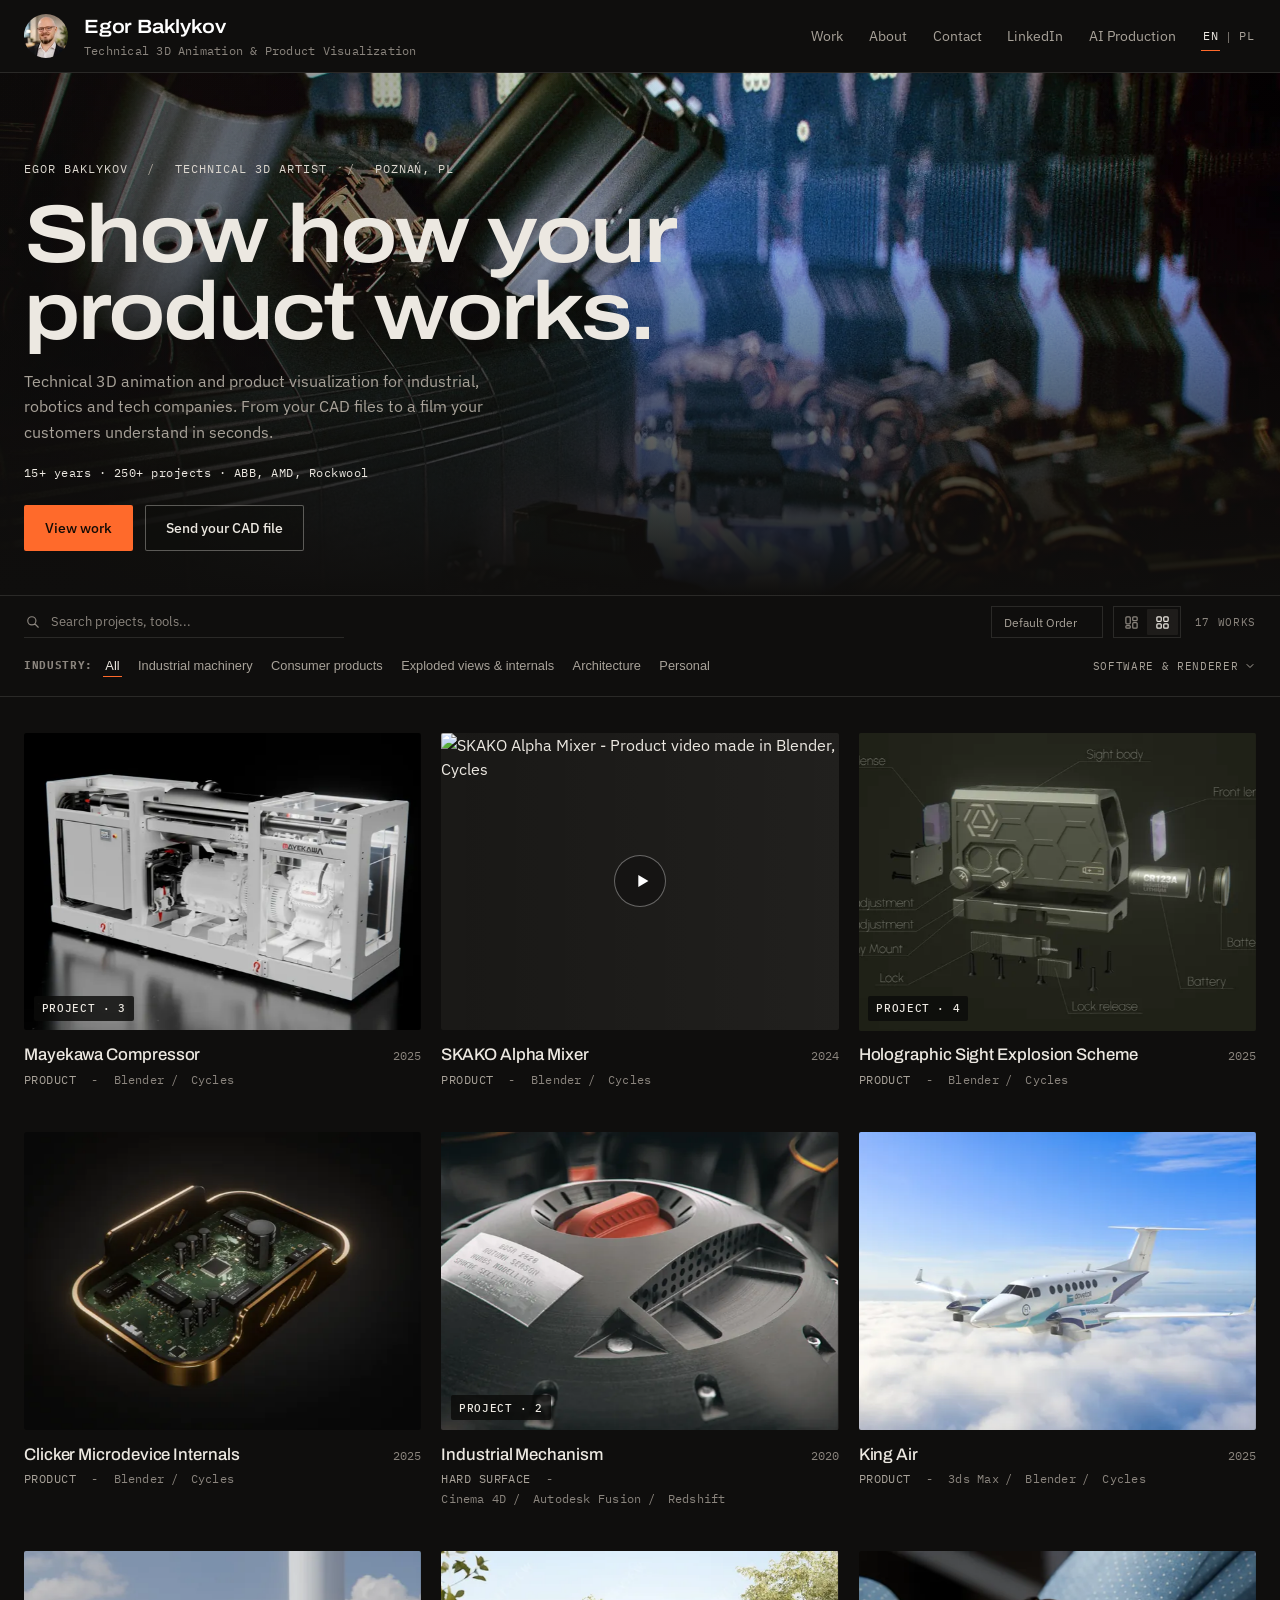
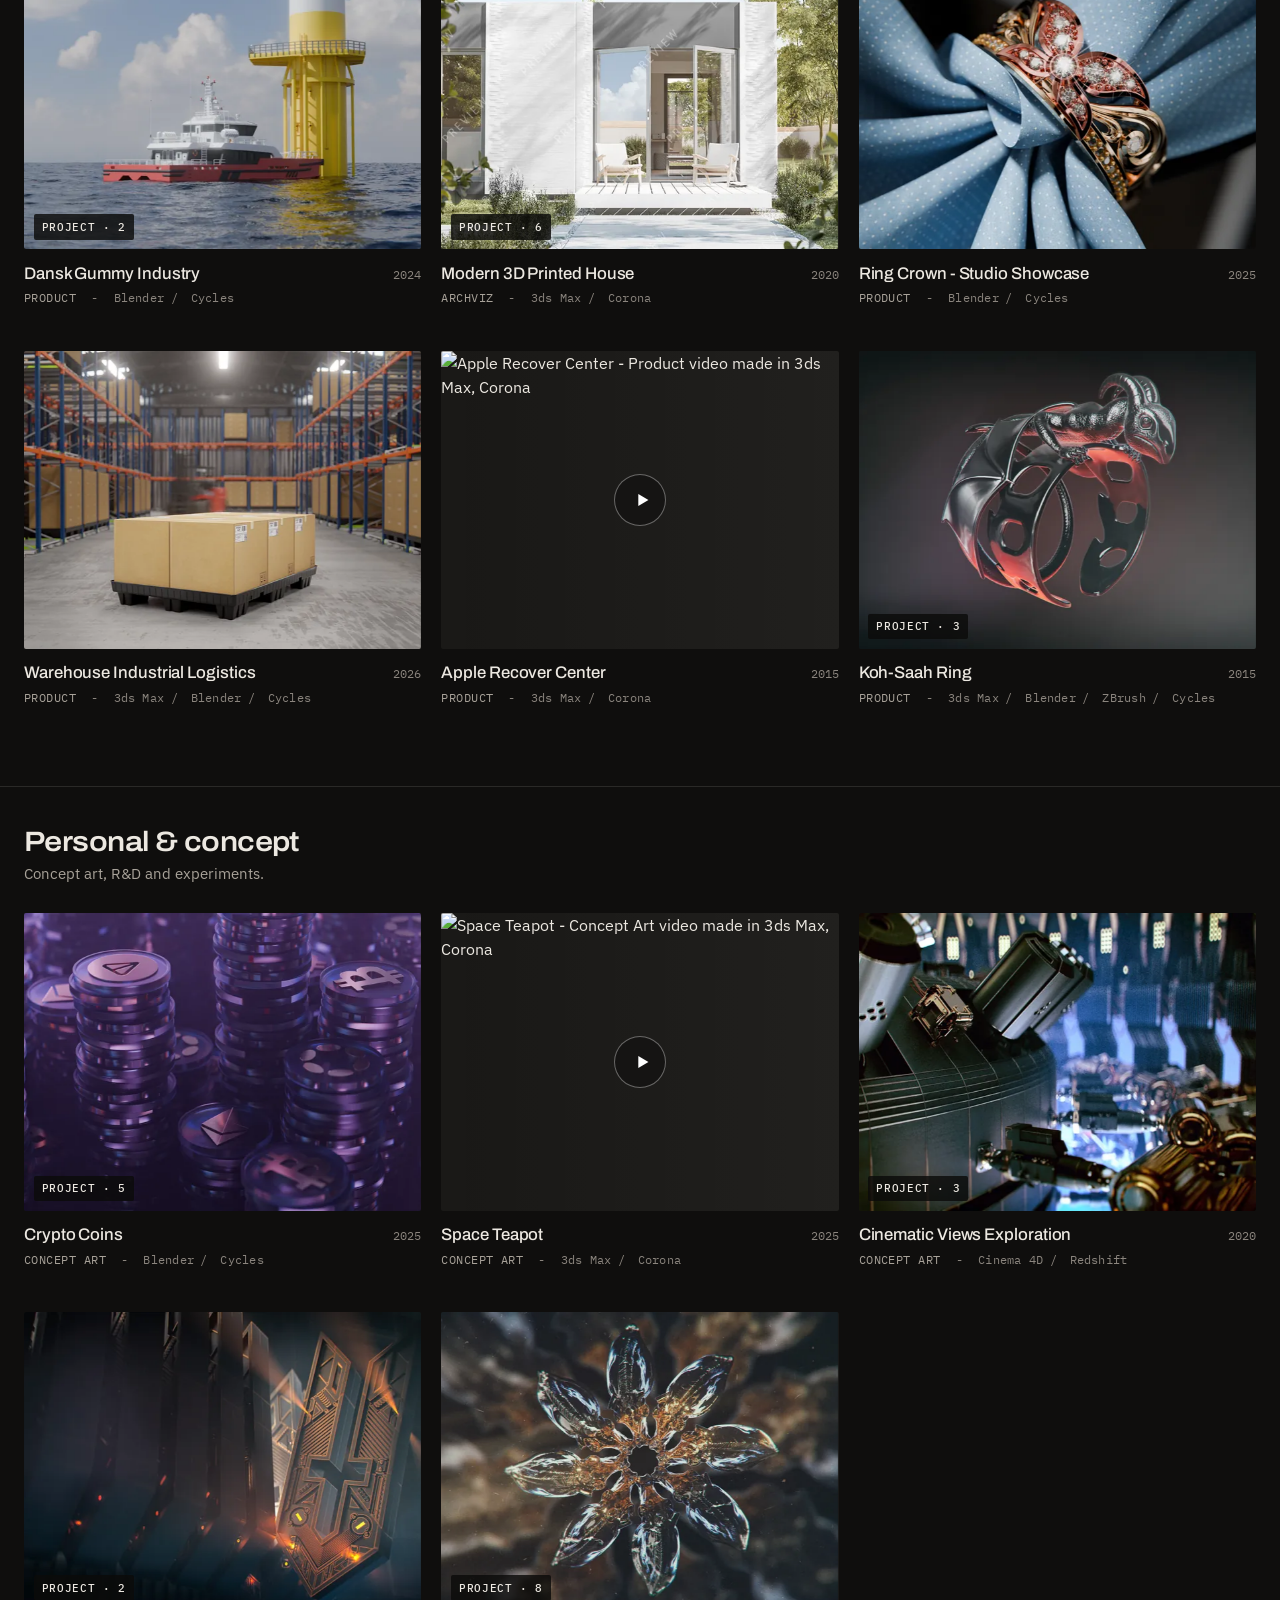
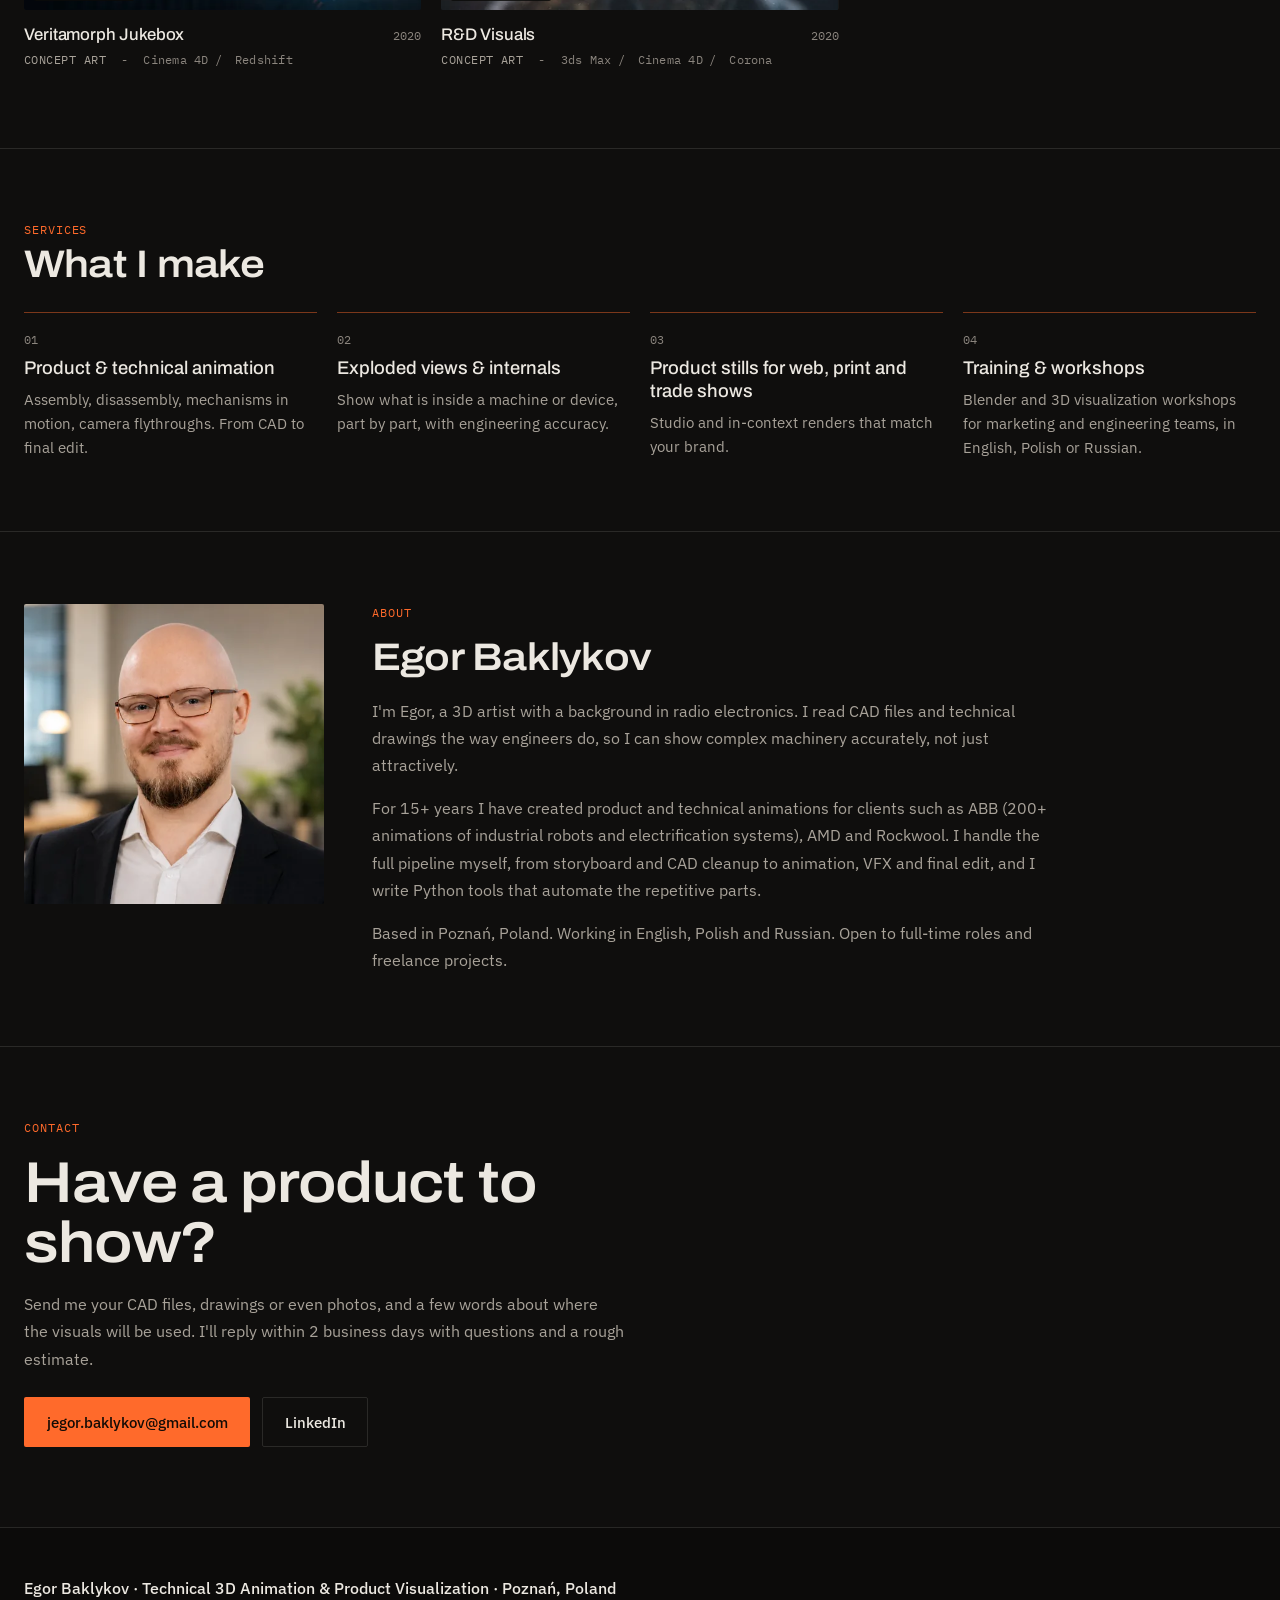
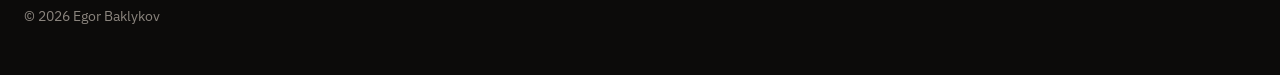
==== index.html @ 9a888a4e "About: background in radio electronics (no degree claim) Co-Authored-By: Claude Opus 5.5 <noreply@an" ====
<!DOCTYPE html>
<html lang="en">
<head>
  <meta charset="UTF-8">
  <meta name="viewport" content="width=device-width, initial-scale=1.0">
  <title>Egor Baklykov | Technical 3D Animation &amp; Product Visualization for Industry</title>
  <meta name="description" content="Technical 3D animation and product visualization for industrial, robotics and tech companies. From CAD to final film. 15+ years, 250+ projects, clients including ABB and AMD. Based in Poznań, Poland.">
  <meta name="author" content="Egor Baklykov">
  <meta name="robots" content="index, follow, max-image-preview:large">
  <link rel="canonical" href="https://codesome3d.github.io/3d-viz-prtf/">

  <!-- Icons -->
  <link rel="icon" type="image/png" sizes="32x32" href="assets/favicon-32.png">
  <link rel="apple-touch-icon" sizes="180x180" href="assets/apple-touch-icon.png">

  <!-- OpenGraph / Social Cards (absolute URLs required) -->
  <meta property="og:site_name" content="Egor Baklykov - Technical 3D Animation &amp; Product Visualization">
  <meta property="og:title" content="Egor Baklykov | Technical 3D Animation &amp; Product Visualization for Industry">
  <meta property="og:description" content="Technical 3D animation and product visualization for industrial, robotics and tech companies. From CAD to final film. 15+ years, 250+ projects, clients including ABB and AMD. Based in Poznań, Poland.">
  <meta property="og:type" content="website">
  <meta property="og:url" content="https://codesome3d.github.io/3d-viz-prtf/">
  <meta property="og:image" content="https://codesome3d.github.io/3d-viz-prtf/images/product_mayekawa-compressor_01.jpg">
  <meta property="og:image:width" content="1920">
  <meta property="og:image:height" content="1080">
  <meta property="og:image:alt" content="Mayekawa compressor product render in a studio environment">
  <meta name="twitter:card" content="summary_large_image">
  <meta name="twitter:title" content="Egor Baklykov | Technical 3D Animation &amp; Product Visualization for Industry">
  <meta name="twitter:description" content="Technical 3D animation and product visualization for industrial, robotics and tech companies. From CAD to final film. 15+ years, 250+ projects, clients including ABB and AMD. Based in Poznań, Poland.">

  <!-- Structured data: who made this site -->
  <script type="application/ld+json">
  {
    "@context": "https://schema.org",
    "@type": "Person",
    "@id": "https://codesome3d.github.io/3d-viz-prtf/#person",
    "name": "Egor Baklykov",
    "jobTitle": "Technical 3D Animation & Product Visualization",
    "description": "Technical 3D animation and product visualization for industrial, robotics and tech companies. From CAD to final film. 15+ years, 250+ projects, clients including ABB and AMD. Based in Poznań, Poland.",
    "url": "https://codesome3d.github.io/3d-viz-prtf/",
    "image": "https://codesome3d.github.io/3d-viz-prtf/assets/EB_avatar_office.png",
    "sameAs": ["https://www.linkedin.com/in/egorbaklykov/"],
    "address": { "@type": "PostalAddress", "addressLocality": "Poznań", "addressCountry": "PL" },
    "knowsAbout": ["Technical 3D animation", "Product animation", "Product visualization", "Exploded views", "Architectural visualization", "3D rendering", "Blender", "3ds Max", "Cinema 4D", "Cycles", "Corona", "Redshift"]
  }
  </script>
  <!-- SEO:JSONLD-GALLERY:START -->
  <script type="application/ld+json">
{
  "@context": "https://schema.org",
  "@type": "ImageGallery",
  "name": "Egor Baklykov - Technical 3D Animation & Product Visualization Portfolio",
  "url": "https://codesome3d.github.io/3d-viz-prtf/",
  "author": {
    "@id": "https://codesome3d.github.io/3d-viz-prtf/#person"
  },
  "image": [
    {
      "@type": "ImageObject",
      "name": "Mayekawa Compressor Studio",
      "description": "Mayekawa Compressor product visualization in studio environment.",
      "contentUrl": "https://codesome3d.github.io/3d-viz-prtf/images/product_mayekawa-compressor_01.jpg",
      "thumbnailUrl": "https://codesome3d.github.io/3d-viz-prtf/thumbs/product_mayekawa-compressor_01.webp",
      "dateCreated": "2025",
      "genre": "Product",
      "keywords": "Blender, Cycles",
      "creator": {
        "@type": "Person",
        "name": "Egor Baklykov"
      },
      "creditText": "Egor Baklykov",
      "copyrightNotice": "Egor Baklykov"
    },
    {
      "@type": "ImageObject",
      "name": "Mayekawa Compressor Closeup",
      "description": "Mayekawa Compressor product visualization closeup view.",
      "contentUrl": "https://codesome3d.github.io/3d-viz-prtf/images/product_mayekawa-compressor_02.jpg",
      "thumbnailUrl": "https://codesome3d.github.io/3d-viz-prtf/thumbs/product_mayekawa-compressor_02.webp",
      "dateCreated": "2025",
      "genre": "Product",
      "keywords": "Blender, Cycles",
      "creator": {
        "@type": "Person",
        "name": "Egor Baklykov"
      },
      "creditText": "Egor Baklykov",
      "copyrightNotice": "Egor Baklykov"
    },
    {
      "@type": "ImageObject",
      "name": "Mayekawa Close-up",
      "description": "Details View of Mayekawa Compressor",
      "contentUrl": "https://codesome3d.github.io/3d-viz-prtf/images/product_mayekawa-compressor_03.jpg",
      "thumbnailUrl": "https://codesome3d.github.io/3d-viz-prtf/thumbs/product_mayekawa-compressor_03.webp",
      "dateCreated": "2026",
      "genre": "Product",
      "keywords": "Blender, Cycles",
      "creator": {
        "@type": "Person",
        "name": "Egor Baklykov"
      },
      "creditText": "Egor Baklykov",
      "copyrightNotice": "Egor Baklykov"
    },
    {
      "@type": "ImageObject",
      "name": "Explosion Scheme with callouts",
      "description": "CAD model animation, shading, rendering, motion graphics",
      "contentUrl": "https://codesome3d.github.io/3d-viz-prtf/images/Holosite_ES_01_exploded_scheme_logo.png",
      "thumbnailUrl": "https://codesome3d.github.io/3d-viz-prtf/thumbs/Holosite_ES_01_exploded_scheme_logo.webp",
      "dateCreated": "2025",
      "genre": "Product",
      "keywords": "Blender, Cycles",
      "creator": {
        "@type": "Person",
        "name": "Egor Baklykov"
      },
      "creditText": "Egor Baklykov",
      "copyrightNotice": "Egor Baklykov"
    },
    {
      "@type": "ImageObject",
      "name": "Holographic Site view 01",
      "description": "CAD model animation, shading, rendering, motion graphics",
      "contentUrl": "https://codesome3d.github.io/3d-viz-prtf/images/Holosite_ES_01_03_2_logo.png",
      "thumbnailUrl": "https://codesome3d.github.io/3d-viz-prtf/thumbs/Holosite_ES_01_03_2_logo.webp",
      "dateCreated": "2025",
      "genre": "Product",
      "keywords": "Blender, Cycles",
      "creator": {
        "@type": "Person",
        "name": "Egor Baklykov"
      },
      "creditText": "Egor Baklykov",
      "copyrightNotice": "Egor Baklykov"
    },
    {
      "@type": "ImageObject",
      "name": "Holographic Site view 02",
      "description": "CAD model animation, shading, rendering, motion graphics",
      "contentUrl": "https://codesome3d.github.io/3d-viz-prtf/images/Holosite_ES_01_04_2_logo.png",
      "thumbnailUrl": "https://codesome3d.github.io/3d-viz-prtf/thumbs/Holosite_ES_01_04_2_logo.webp",
      "dateCreated": "2025",
      "genre": "Product",
      "keywords": "Blender, Cycles",
      "creator": {
        "@type": "Person",
        "name": "Egor Baklykov"
      },
      "creditText": "Egor Baklykov",
      "copyrightNotice": "Egor Baklykov"
    },
    {
      "@type": "ImageObject",
      "name": "Clicker Microdevice Internals",
      "description": "High-tech industrial product design visualization.",
      "contentUrl": "https://codesome3d.github.io/3d-viz-prtf/images/product_clicker-microdevice_01.png",
      "thumbnailUrl": "https://codesome3d.github.io/3d-viz-prtf/thumbs/product_clicker-microdevice_01.webp",
      "dateCreated": "2025",
      "genre": "Product",
      "keywords": "Blender, Cycles",
      "creator": {
        "@type": "Person",
        "name": "Egor Baklykov"
      },
      "creditText": "Egor Baklykov",
      "copyrightNotice": "Egor Baklykov"
    },
    {
      "@type": "ImageObject",
      "name": "Industrial Mechanism Closeup",
      "description": "Complex mechanical assembly showcasing anodized metals, machined grooves, and precision CAD modeling.",
      "contentUrl": "https://codesome3d.github.io/3d-viz-prtf/images/hardsurface_industrial-mechanism_01.png",
      "thumbnailUrl": "https://codesome3d.github.io/3d-viz-prtf/thumbs/hardsurface_industrial-mechanism_01.webp",
      "dateCreated": "2020",
      "genre": "Hard Surface",
      "keywords": "Cinema 4D, Autodesk Fusion, Redshift",
      "creator": {
        "@type": "Person",
        "name": "Egor Baklykov"
      },
      "creditText": "Egor Baklykov",
      "copyrightNotice": "Egor Baklykov"
    },
    {
      "@type": "ImageObject",
      "name": "Hardsurface Industrial Mechanism Explosion Scheme",
      "description": "Explosion scheme of a CAD model",
      "contentUrl": "https://codesome3d.github.io/3d-viz-prtf/images/hardsurface_industrial-mechanism_02.png",
      "thumbnailUrl": "https://codesome3d.github.io/3d-viz-prtf/thumbs/hardsurface_industrial-mechanism_02.webp",
      "dateCreated": "2020",
      "genre": "Product",
      "keywords": "Cinema 4D, Autodesk Fusion, Redshift",
      "creator": {
        "@type": "Person",
        "name": "Egor Baklykov"
      },
      "creditText": "Egor Baklykov",
      "copyrightNotice": "Egor Baklykov"
    },
    {
      "@type": "ImageObject",
      "name": "King Air",
      "description": "Electric converted King Air aircraft with the new skin.",
      "contentUrl": "https://codesome3d.github.io/3d-viz-prtf/images/product_king-air_01.png",
      "thumbnailUrl": "https://codesome3d.github.io/3d-viz-prtf/thumbs/product_king-air_01.webp",
      "dateCreated": "2025",
      "genre": "Product",
      "keywords": "3ds Max, Blender, Cycles",
      "creator": {
        "@type": "Person",
        "name": "Egor Baklykov"
      },
      "creditText": "Egor Baklykov",
      "copyrightNotice": "Egor Baklykov"
    },
    {
      "@type": "ImageObject",
      "name": "Ship arriving intro",
      "description": "Short project presentation made for Nordic Story.",
      "contentUrl": "https://codesome3d.github.io/3d-viz-prtf/images/ship.png",
      "thumbnailUrl": "https://codesome3d.github.io/3d-viz-prtf/thumbs/ship.webp",
      "dateCreated": "2024",
      "genre": "Product",
      "keywords": "Blender, Cycles",
      "creator": {
        "@type": "Person",
        "name": "Egor Baklykov"
      },
      "creditText": "Egor Baklykov",
      "copyrightNotice": "Egor Baklykov"
    },
    {
      "@type": "ImageObject",
      "name": "Modern 3D Printed House Details 01",
      "description": "Architectural visualization of the modern 3D printed house.",
      "contentUrl": "https://codesome3d.github.io/3d-viz-prtf/images/archviz_3d-printed-house_01.jpg",
      "thumbnailUrl": "https://codesome3d.github.io/3d-viz-prtf/thumbs/archviz_3d-printed-house_01.webp",
      "dateCreated": "2020",
      "genre": "Archviz",
      "keywords": "3ds Max, Corona",
      "creator": {
        "@type": "Person",
        "name": "Egor Baklykov"
      },
      "creditText": "Egor Baklykov",
      "copyrightNotice": "Egor Baklykov"
    },
    {
      "@type": "ImageObject",
      "name": "Modern 3D Printed House Drone View",
      "description": "Architectural visualization of the modern 3D printed house.",
      "contentUrl": "https://codesome3d.github.io/3d-viz-prtf/images/archviz_3d-printed-house_02.jpg",
      "thumbnailUrl": "https://codesome3d.github.io/3d-viz-prtf/thumbs/archviz_3d-printed-house_02.webp",
      "dateCreated": "2020",
      "genre": "Archviz",
      "keywords": "3ds Max, Corona",
      "creator": {
        "@type": "Person",
        "name": "Egor Baklykov"
      },
      "creditText": "Egor Baklykov",
      "copyrightNotice": "Egor Baklykov"
    },
    {
      "@type": "ImageObject",
      "name": "Kitchen",
      "description": "Scandinavian interior styling with neutral plaster, linen fabrics, and soft overcast daylight.",
      "contentUrl": "https://codesome3d.github.io/3d-viz-prtf/images/archviz_living-room_01.jpg",
      "thumbnailUrl": "https://codesome3d.github.io/3d-viz-prtf/thumbs/archviz_living-room_01.webp",
      "dateCreated": "2020",
      "genre": "Archviz",
      "keywords": "3ds Max, Corona",
      "creator": {
        "@type": "Person",
        "name": "Egor Baklykov"
      },
      "creditText": "Egor Baklykov",
      "copyrightNotice": "Egor Baklykov"
    },
    {
      "@type": "ImageObject",
      "name": "Cozy Minimalistic Bedroom",
      "description": "Minimalistic yet cozy bedroom in golden hour lighting atmosphere.",
      "contentUrl": "https://codesome3d.github.io/3d-viz-prtf/images/archviz_bedroom_01.jpg",
      "thumbnailUrl": "https://codesome3d.github.io/3d-viz-prtf/thumbs/archviz_bedroom_01.webp",
      "dateCreated": "2020",
      "genre": "Archviz",
      "keywords": "3ds Max, Corona",
      "creator": {
        "@type": "Person",
        "name": "Egor Baklykov"
      },
      "creditText": "Egor Baklykov",
      "copyrightNotice": "Egor Baklykov"
    },
    {
      "@type": "ImageObject",
      "name": "Coastal Pavilion 3D Printed",
      "description": "Contemporary coastal 3D Printed architecture rendering.",
      "contentUrl": "https://codesome3d.github.io/3d-viz-prtf/images/archviz_coastal-pavilion_01.jpg",
      "thumbnailUrl": "https://codesome3d.github.io/3d-viz-prtf/thumbs/archviz_coastal-pavilion_01.webp",
      "dateCreated": "2020",
      "genre": "Archviz",
      "keywords": "3ds Max, Corona",
      "creator": {
        "@type": "Person",
        "name": "Egor Baklykov"
      },
      "creditText": "Egor Baklykov",
      "copyrightNotice": "Egor Baklykov"
    },
    {
      "@type": "ImageObject",
      "name": "Modern 3D Printed House Details 02",
      "description": "Architectural visualization of the modern 3D printed house.",
      "contentUrl": "https://codesome3d.github.io/3d-viz-prtf/images/archviz_3d-printed-house_03.jpg",
      "thumbnailUrl": "https://codesome3d.github.io/3d-viz-prtf/thumbs/archviz_3d-printed-house_03.webp",
      "dateCreated": "2020",
      "genre": "Archviz",
      "keywords": "3ds Max, Corona",
      "creator": {
        "@type": "Person",
        "name": "Egor Baklykov"
      },
      "creditText": "Egor Baklykov",
      "copyrightNotice": "Egor Baklykov"
    },
    {
      "@type": "ImageObject",
      "name": "Ring Crown - Studio Showcase",
      "description": "High-end luxury jewelry product rendering featuring studio caustics and diamond dispersion modeled with precision in Autodesk Fusion.",
      "contentUrl": "https://codesome3d.github.io/3d-viz-prtf/images/product_ring-crown_01.png",
      "thumbnailUrl": "https://codesome3d.github.io/3d-viz-prtf/thumbs/product_ring-crown_01.webp",
      "dateCreated": "2025",
      "genre": "Product",
      "keywords": "Blender, Cycles",
      "creator": {
        "@type": "Person",
        "name": "Egor Baklykov"
      },
      "creditText": "Egor Baklykov",
      "copyrightNotice": "Egor Baklykov"
    },
    {
      "@type": "ImageObject",
      "name": "Warehouse Industrial Logistics",
      "description": "Commercial logistics packaging visualization featuring accurate shaders.",
      "contentUrl": "https://codesome3d.github.io/3d-viz-prtf/images/product_kruger-pallet_01.png",
      "thumbnailUrl": "https://codesome3d.github.io/3d-viz-prtf/thumbs/product_kruger-pallet_01.webp",
      "dateCreated": "2026",
      "genre": "Product",
      "keywords": "3ds Max, Blender, Cycles",
      "creator": {
        "@type": "Person",
        "name": "Egor Baklykov"
      },
      "creditText": "Egor Baklykov",
      "copyrightNotice": "Egor Baklykov"
    },
    {
      "@type": "ImageObject",
      "name": "Koh-Saah Ring",
      "description": "Gothic jewelry product viz in studio environment with dramatic lighting.",
      "contentUrl": "https://codesome3d.github.io/3d-viz-prtf/images/product_koh-saah-ring_01.jpg",
      "thumbnailUrl": "https://codesome3d.github.io/3d-viz-prtf/thumbs/product_koh-saah-ring_01.webp",
      "dateCreated": "2015",
      "genre": "Product",
      "keywords": "3ds Max, Blender, ZBrush, Cycles",
      "creator": {
        "@type": "Person",
        "name": "Egor Baklykov"
      },
      "creditText": "Egor Baklykov",
      "copyrightNotice": "Egor Baklykov"
    },
    {
      "@type": "ImageObject",
      "name": "Koh-Saah Ring closeup",
      "description": "Gothic jewelry product viz in studio environment with dramatic lighting.",
      "contentUrl": "https://codesome3d.github.io/3d-viz-prtf/images/product_koh-saah-ring_02.jpg",
      "thumbnailUrl": "https://codesome3d.github.io/3d-viz-prtf/thumbs/product_koh-saah-ring_02.webp",
      "dateCreated": "2015",
      "genre": "Product",
      "keywords": "3ds Max, Blender, ZBrush, Cycles",
      "creator": {
        "@type": "Person",
        "name": "Egor Baklykov"
      },
      "creditText": "Egor Baklykov",
      "copyrightNotice": "Egor Baklykov"
    },
    {
      "@type": "ImageObject",
      "name": "Crypto Monuments - Columns",
      "description": "Stylized fintech art.",
      "contentUrl": "https://codesome3d.github.io/3d-viz-prtf/images/concept_crypto-monuments_01.png",
      "thumbnailUrl": "https://codesome3d.github.io/3d-viz-prtf/thumbs/concept_crypto-monuments_01.webp",
      "dateCreated": "2025",
      "genre": "Concept Art",
      "keywords": "Blender, Cycles",
      "creator": {
        "@type": "Person",
        "name": "Egor Baklykov"
      },
      "creditText": "Egor Baklykov",
      "copyrightNotice": "Egor Baklykov"
    },
    {
      "@type": "ImageObject",
      "name": "Crypto Monuments - Circle",
      "description": "Monolithic circular composition with dramatic cinematic lighting and floating crypto coins.",
      "contentUrl": "https://codesome3d.github.io/3d-viz-prtf/images/concept_crypto-monuments_02.png",
      "thumbnailUrl": "https://codesome3d.github.io/3d-viz-prtf/thumbs/concept_crypto-monuments_02.webp",
      "dateCreated": "2025",
      "genre": "Concept Art",
      "keywords": "Blender, Cycles",
      "creator": {
        "@type": "Person",
        "name": "Egor Baklykov"
      },
      "creditText": "Egor Baklykov",
      "copyrightNotice": "Egor Baklykov"
    },
    {
      "@type": "ImageObject",
      "name": "Fintech Tokenomics - Coins & Wallets",
      "description": "Premium credit card visual of frosted matte acrylics coins with embossed gold details.",
      "contentUrl": "https://codesome3d.github.io/3d-viz-prtf/images/product_fintech-coins-cards_01.png",
      "thumbnailUrl": "https://codesome3d.github.io/3d-viz-prtf/thumbs/product_fintech-coins-cards_01.webp",
      "dateCreated": "2025",
      "genre": "Product",
      "keywords": "Blender, Cycles",
      "creator": {
        "@type": "Person",
        "name": "Egor Baklykov"
      },
      "creditText": "Egor Baklykov",
      "copyrightNotice": "Egor Baklykov"
    },
    {
      "@type": "ImageObject",
      "name": "Cinematic View Explore 01",
      "description": "Cinematic R&D exploration.",
      "contentUrl": "https://codesome3d.github.io/3d-viz-prtf/images/concept_cinematic-explore_01.jpg",
      "thumbnailUrl": "https://codesome3d.github.io/3d-viz-prtf/thumbs/concept_cinematic-explore_01.webp",
      "dateCreated": "2020",
      "genre": "Concept Art",
      "keywords": "Cinema 4D, Redshift",
      "creator": {
        "@type": "Person",
        "name": "Egor Baklykov"
      },
      "creditText": "Egor Baklykov",
      "copyrightNotice": "Egor Baklykov"
    },
    {
      "@type": "ImageObject",
      "name": "Studio Props & Artifacts",
      "description": "Precision hard-surface prop study with realistic materials and dramatic lighting.",
      "contentUrl": "https://codesome3d.github.io/3d-viz-prtf/images/hardsurface_studio-props_01.jpg",
      "thumbnailUrl": "https://codesome3d.github.io/3d-viz-prtf/thumbs/hardsurface_studio-props_01.webp",
      "dateCreated": "2020",
      "genre": "Hard Surface",
      "keywords": "Cinema 4D, Redshift",
      "creator": {
        "@type": "Person",
        "name": "Egor Baklykov"
      },
      "creditText": "Egor Baklykov",
      "copyrightNotice": "Egor Baklykov"
    },
    {
      "@type": "ImageObject",
      "name": "Cinematic View Explore 02",
      "description": "Cinematic R&D exploration.",
      "contentUrl": "https://codesome3d.github.io/3d-viz-prtf/images/concept_cinematic-explore_02.jpg",
      "thumbnailUrl": "https://codesome3d.github.io/3d-viz-prtf/thumbs/concept_cinematic-explore_02.webp",
      "dateCreated": "2020",
      "genre": "Concept Art",
      "keywords": "Cinema 4D, Redshift",
      "creator": {
        "@type": "Person",
        "name": "Egor Baklykov"
      },
      "creditText": "Egor Baklykov",
      "copyrightNotice": "Egor Baklykov"
    },
    {
      "@type": "ImageObject",
      "name": "Veritamorph Jukebox",
      "description": "Fan art animation made for the Veritamorph band",
      "contentUrl": "https://codesome3d.github.io/3d-viz-prtf/images/concept_veritamorph-jukebox_01.jpg",
      "thumbnailUrl": "https://codesome3d.github.io/3d-viz-prtf/thumbs/concept_veritamorph-jukebox_01.webp",
      "dateCreated": "2020",
      "genre": "Concept Art",
      "keywords": "Cinema 4D, Redshift",
      "creator": {
        "@type": "Person",
        "name": "Egor Baklykov"
      },
      "creditText": "Egor Baklykov",
      "copyrightNotice": "Egor Baklykov"
    },
    {
      "@type": "ImageObject",
      "name": "Abstract Metamaterial",
      "description": "Experimental R&D visualization.",
      "contentUrl": "https://codesome3d.github.io/3d-viz-prtf/images/concept_abstract-metamaterial_01.jpg",
      "thumbnailUrl": "https://codesome3d.github.io/3d-viz-prtf/thumbs/concept_abstract-metamaterial_01.webp",
      "dateCreated": "2020",
      "genre": "Concept Art",
      "keywords": "3ds Max, Corona",
      "creator": {
        "@type": "Person",
        "name": "Egor Baklykov"
      },
      "creditText": "Egor Baklykov",
      "copyrightNotice": "Egor Baklykov"
    },
    {
      "@type": "ImageObject",
      "name": "Logo pattern R&D",
      "description": "Vibrant artistic R&D pattern rendering.",
      "contentUrl": "https://codesome3d.github.io/3d-viz-prtf/images/concept_chromatic-luminescence_01.jpg",
      "thumbnailUrl": "https://codesome3d.github.io/3d-viz-prtf/thumbs/concept_chromatic-luminescence_01.webp",
      "dateCreated": "2020",
      "genre": "Concept Art",
      "keywords": "Cinema 4D, Redshift",
      "creator": {
        "@type": "Person",
        "name": "Egor Baklykov"
      },
      "creditText": "Egor Baklykov",
      "copyrightNotice": "Egor Baklykov"
    },
    {
      "@type": "ImageObject",
      "name": "Pop Art Pattern",
      "description": "Patterns exploration.",
      "contentUrl": "https://codesome3d.github.io/3d-viz-prtf/images/concept_pop-art-pattern_01.jpg",
      "thumbnailUrl": "https://codesome3d.github.io/3d-viz-prtf/thumbs/concept_pop-art-pattern_01.webp",
      "dateCreated": "2020",
      "genre": "Concept Art",
      "keywords": "Cinema 4D, Redshift",
      "creator": {
        "@type": "Person",
        "name": "Egor Baklykov"
      },
      "creditText": "Egor Baklykov",
      "copyrightNotice": "Egor Baklykov"
    },
    {
      "@type": "ImageObject",
      "name": "Pop Art Skull Tiles",
      "description": "Patterns and materials exploration.",
      "contentUrl": "https://codesome3d.github.io/3d-viz-prtf/images/concept_pop-art-skull-tiles_01.jpg",
      "thumbnailUrl": "https://codesome3d.github.io/3d-viz-prtf/thumbs/concept_pop-art-skull-tiles_01.webp",
      "dateCreated": "2020",
      "genre": "Concept Art",
      "keywords": "Cinema 4D, Redshift",
      "creator": {
        "@type": "Person",
        "name": "Egor Baklykov"
      },
      "creditText": "Egor Baklykov",
      "copyrightNotice": "Egor Baklykov"
    },
    {
      "@type": "ImageObject",
      "name": "Monolithic Geometry",
      "description": "Materials and postproduction exploration.",
      "contentUrl": "https://codesome3d.github.io/3d-viz-prtf/images/concept_monolithic-geometry_01.jpg",
      "thumbnailUrl": "https://codesome3d.github.io/3d-viz-prtf/thumbs/concept_monolithic-geometry_01.webp",
      "dateCreated": "2020",
      "genre": "Concept Art",
      "keywords": "Cinema 4D, Redshift",
      "creator": {
        "@type": "Person",
        "name": "Egor Baklykov"
      },
      "creditText": "Egor Baklykov",
      "copyrightNotice": "Egor Baklykov"
    },
    {
      "@type": "ImageObject",
      "name": "Typography And Materials Study 02",
      "description": "Typography pattern cinematic render exploration.",
      "contentUrl": "https://codesome3d.github.io/3d-viz-prtf/images/product_typography-study_02.jpg",
      "thumbnailUrl": "https://codesome3d.github.io/3d-viz-prtf/thumbs/product_typography-study_02.webp",
      "dateCreated": "2020",
      "genre": "Product",
      "keywords": "Cinema 4D, Redshift",
      "creator": {
        "@type": "Person",
        "name": "Egor Baklykov"
      },
      "creditText": "Egor Baklykov",
      "copyrightNotice": "Egor Baklykov"
    },
    {
      "@type": "ImageObject",
      "name": "Abstract Spatial Synthesis",
      "description": "Materials and patterns exploration.",
      "contentUrl": "https://codesome3d.github.io/3d-viz-prtf/images/concept_abstract-spatial-synthesis_01.jpg",
      "thumbnailUrl": "https://codesome3d.github.io/3d-viz-prtf/thumbs/concept_abstract-spatial-synthesis_01.webp",
      "dateCreated": "2020",
      "genre": "Concept Art",
      "keywords": "Cinema 4D, Redshift",
      "creator": {
        "@type": "Person",
        "name": "Egor Baklykov"
      },
      "creditText": "Egor Baklykov",
      "copyrightNotice": "Egor Baklykov"
    },
    {
      "@type": "ImageObject",
      "name": "Typography & Material Study 01",
      "description": "Typographic 3D broadcast-style visualization.",
      "contentUrl": "https://codesome3d.github.io/3d-viz-prtf/images/product_typography-study_01.jpg",
      "thumbnailUrl": "https://codesome3d.github.io/3d-viz-prtf/thumbs/product_typography-study_01.webp",
      "dateCreated": "2020",
      "genre": "Product",
      "keywords": "Cinema 4D, Redshift",
      "creator": {
        "@type": "Person",
        "name": "Egor Baklykov"
      },
      "creditText": "Egor Baklykov",
      "copyrightNotice": "Egor Baklykov"
    }
  ],
  "video": [
    {
      "@type": "VideoObject",
      "name": "SKAKO Alpha Mixer",
      "description": "Industrial concrete mixer presentation for Nordic Story and SKAKO",
      "thumbnailUrl": "https://i.ytimg.com/vi/IjeCW8p91CI/hqdefault.jpg",
      "embedUrl": "https://www.youtube.com/embed/IjeCW8p91CI",
      "url": "https://www.youtube.com/watch?v=IjeCW8p91CI",
      "dateCreated": "2024",
      "genre": "Product",
      "keywords": "Blender, Cycles",
      "creator": {
        "@type": "Person",
        "name": "Egor Baklykov"
      }
    },
    {
      "@type": "VideoObject",
      "name": "Holographic Sight Explosion Scheme",
      "description": "CAD model animation, shading, rendering, motion graphics",
      "thumbnailUrl": "https://i.ytimg.com/vi/K6V8VLXAK-k/hqdefault.jpg",
      "embedUrl": "https://www.youtube.com/embed/K6V8VLXAK-k",
      "url": "https://www.youtube.com/watch?v=K6V8VLXAK-k",
      "dateCreated": "2025",
      "genre": "Product",
      "keywords": "Blender, Cycles",
      "creator": {
        "@type": "Person",
        "name": "Egor Baklykov"
      }
    },
    {
      "@type": "VideoObject",
      "name": "Dansk Gummy Industry",
      "description": "Short project presentation made for Nordic Story.",
      "thumbnailUrl": "https://i.ytimg.com/vi/IRKCQEEPsT8/hqdefault.jpg",
      "embedUrl": "https://www.youtube.com/embed/IRKCQEEPsT8",
      "url": "https://www.youtube.com/watch?v=IRKCQEEPsT8",
      "dateCreated": "2024",
      "genre": "Product",
      "keywords": "Blender, Cycles",
      "creator": {
        "@type": "Person",
        "name": "Egor Baklykov"
      }
    },
    {
      "@type": "VideoObject",
      "name": "Apple Recover Center",
      "description": "Apple Recover Center commercial for local store",
      "thumbnailUrl": "https://i.ytimg.com/vi/Q37Ps1oCBTA/hqdefault.jpg",
      "embedUrl": "https://www.youtube.com/embed/Q37Ps1oCBTA",
      "url": "https://www.youtube.com/watch?v=Q37Ps1oCBTA",
      "dateCreated": "2015",
      "genre": "Product",
      "keywords": "3ds Max, Corona",
      "creator": {
        "@type": "Person",
        "name": "Egor Baklykov"
      }
    },
    {
      "@type": "VideoObject",
      "name": "Koh-Saah Ring",
      "description": "Gothic jewelry product viz in studio environment with dramatic lighting.",
      "thumbnailUrl": "https://i.ytimg.com/vi/TPQxkYQCTC8/hqdefault.jpg",
      "embedUrl": "https://www.youtube.com/embed/TPQxkYQCTC8",
      "url": "https://www.youtube.com/watch?v=TPQxkYQCTC8",
      "dateCreated": "2015",
      "genre": "Product",
      "keywords": "3ds Max, Blender, ZBrush, Cycles",
      "creator": {
        "@type": "Person",
        "name": "Egor Baklykov"
      }
    },
    {
      "@type": "VideoObject",
      "name": "Crypto Coins Circle Loop",
      "description": "Stylized fintech art with acrylic and gold crypto coins and dramatic lighting.",
      "thumbnailUrl": "https://i.ytimg.com/vi/w3AJ56_0MQM/hqdefault.jpg",
      "embedUrl": "https://www.youtube.com/embed/w3AJ56_0MQM",
      "url": "https://www.youtube.com/watch?v=w3AJ56_0MQM",
      "dateCreated": "2025",
      "genre": "Concept Art",
      "keywords": "Blender, Cycles",
      "creator": {
        "@type": "Person",
        "name": "Egor Baklykov"
      }
    },
    {
      "@type": "VideoObject",
      "name": "Crypto Coins Spin Loop",
      "description": "Stylized fintech art with looped spinning crypto coins",
      "thumbnailUrl": "https://i.ytimg.com/vi/WB2L9Gr32Mc/hqdefault.jpg",
      "embedUrl": "https://www.youtube.com/embed/WB2L9Gr32Mc",
      "url": "https://www.youtube.com/watch?v=WB2L9Gr32Mc",
      "dateCreated": "2025",
      "genre": "Concept Art",
      "keywords": "Blender, Cycles",
      "creator": {
        "@type": "Person",
        "name": "Egor Baklykov"
      }
    },
    {
      "@type": "VideoObject",
      "name": "Space Teapot",
      "description": "Short fun animation made with tyFlow and Phoenix FD",
      "thumbnailUrl": "https://i.ytimg.com/vi/YuVY5nLMOYQ/hqdefault.jpg",
      "embedUrl": "https://www.youtube.com/embed/YuVY5nLMOYQ",
      "url": "https://www.youtube.com/watch?v=YuVY5nLMOYQ",
      "dateCreated": "2025",
      "genre": "Concept Art",
      "keywords": "3ds Max, Corona",
      "creator": {
        "@type": "Person",
        "name": "Egor Baklykov"
      }
    },
    {
      "@type": "VideoObject",
      "name": "Veritamorph Jukebox Animation",
      "description": "Fan art animation made for the Veritamorph band",
      "thumbnailUrl": "https://i.ytimg.com/vi/ESg6NeaswM0/hqdefault.jpg",
      "embedUrl": "https://www.youtube.com/embed/ESg6NeaswM0",
      "url": "https://www.youtube.com/watch?v=ESg6NeaswM0",
      "dateCreated": "2020",
      "genre": "Concept Art",
      "keywords": "Cinema 4D, Redshift",
      "creator": {
        "@type": "Person",
        "name": "Egor Baklykov"
      }
    }
  ]
}
  </script>
  <!-- SEO:JSONLD-GALLERY:END -->

  <!-- EN | PL: when the page will switch to Polish, hide it until js/i18n.js has translated it (avoids a visible text jump) -->
  <script>
    (function () {
      try {
        var q = new URLSearchParams(location.search).get('lang');
        var saved = null; try { saved = localStorage.getItem('portfolio_lang'); } catch (e) {}
        var lang = q === 'pl' || q === 'en' ? q : (saved === 'pl' || saved === 'en' ? saved : (/^pl\b/i.test((navigator.languages && navigator.languages[0]) || navigator.language || '') ? 'pl' : 'en'));
        if (lang === 'pl') {
          document.documentElement.lang = 'pl';
          document.documentElement.classList.add('i18n-pending');
          setTimeout(function () { document.documentElement.classList.remove('i18n-pending'); }, 1500);
        }
      } catch (e) {}
    })();
  </script>

  <!-- Dark-only site: native UI and the mobile browser bar match it -->
  <meta name="color-scheme" content="dark">
  <meta name="theme-color" content="#0f0e0d">

  <!-- LCP: the hero background (CSS) is not seen by the preload scanner, so preload it; same media queries as css/studio.css -->
  <link rel="preload" as="image" type="image/webp" href="assets/hero_cinematic-explore-1280.webp" media="(max-width: 640px)" fetchpriority="high">
  <link rel="preload" as="image" type="image/webp" href="assets/hero_cinematic-explore.webp" media="(min-width: 641px)" fetchpriority="high">

  <!-- Fonts: Archivo (display), IBM Plex Sans (text) & IBM Plex Mono (specs) -->
  <link rel="preconnect" href="https://fonts.googleapis.com">
  <link rel="preconnect" href="https://fonts.gstatic.com" crossorigin>
  <link href="https://fonts.googleapis.com/css2?family=Archivo:wdth,wght@100..125,400..700&family=IBM+Plex+Mono:wght@400;500&family=IBM+Plex+Sans:wght@400;500;600&display=swap" rel="stylesheet">

  <!-- Stylesheet -->
  <link rel="stylesheet" href="css/style.css?v=20261114a">
  <link rel="stylesheet" href="css/studio.css?v=20261115c">
</head>
<body>
  <a class="skip-link" href="#workStart" data-i18n="skip">Skip to work</a>

  <!-- ======================================================================
       NAVIGATION HEADER
       ====================================================================== -->
  <header class="site-header">
    <div class="container nav-content">
      <a href="#" class="brand-wrapper" aria-label="Egor Baklykov, Technical 3D Animation &amp; Product Visualization">
        <div class="brand-avatar">
          <img src="assets/EB_avatar_office.webp" alt="Egor Baklykov, technical 3D artist" class="brand-avatar-img" width="88" height="88">
        </div>
        <div class="brand-titles">
          <span class="brand-name">Egor Baklykov</span>
          <span class="brand-subtitle" data-i18n="brand.subtitle">Technical 3D Animation &amp; Product Visualization</span>
        </div>
      </a>

      <nav class="nav-actions" aria-label="Main navigation" data-i18n-attr="aria-label:nav.label">
        <button type="button" id="btnEditGallery" class="btn btn-primary admin-only" title="Reorder artworks and add new images (Owner Mode)">
          <svg fill="none" stroke="currentColor" stroke-width="2" viewBox="0 0 24 24"><path stroke-linecap="round" stroke-linejoin="round" d="M4 6h16M4 12h16M4 18h16"/><circle cx="8" cy="6" r="2" fill="currentColor"/><circle cx="16" cy="12" r="2" fill="currentColor"/><circle cx="10" cy="18" r="2" fill="currentColor"/></svg>
          <span>Edit Gallery</span>
        </button>

        <button type="button" id="btnOpenEditor" class="btn btn-secondary admin-only" title="Edit artwork names, DCCs, and renderers (Owner Mode)">
          <svg fill="none" stroke="currentColor" stroke-width="2" viewBox="0 0 24 24"><path stroke-linecap="round" stroke-linejoin="round" d="M11 5H6a2 2 0 00-2 2v11a2 2 0 002 2h11a2 2 0 002-2v-5m-1.414-9.414a2 2 0 112.828 2.828L11.828 15H9v-2.828l8.586-8.586z"/></svg>
          <span>Edit Metadata</span>
        </button>

        <a href="#work" class="btn btn-outline nav-anchor"><span data-i18n="nav.work">Work</span></a>
        <a href="#about" class="btn btn-outline nav-anchor"><span data-i18n="nav.about">About</span></a>
        <a href="#contact" class="btn btn-outline nav-anchor"><span data-i18n="nav.contact">Contact</span></a>

        <a href="https://www.linkedin.com/in/egorbaklykov/" target="_blank" rel="noopener noreferrer" class="btn btn-outline" title="Connect on LinkedIn" aria-label="LinkedIn Profile">
          <svg fill="currentColor" viewBox="0 0 24 24"><path d="M19 3a2 2 0 0 1 2 2v14a2 2 0 0 1-2 2H5a2 2 0 0 1-2-2V5a2 2 0 0 1 2-2h14m-.5 15.5v-5.3a3.26 3.26 0 0 0-3.26-3.26c-.85 0-1.84.52-2.28 1.3v-1.11h-2.79v8.37h2.79v-4.93c0-.77.62-1.4 1.39-1.4a1.4 1.4 0 0 1 1.4 1.4v4.93h2.75M6.46 10.9v8.37H9.2V10.9H6.46M7.83 6.78c-.89 0-1.61.72-1.61 1.61s.72 1.61 1.61 1.61 1.61-.72 1.61-1.61-.72-1.61-1.61-1.61Z"/></svg>
          <span>LinkedIn</span>
        </a>

        <a href="https://codesome3d.github.io/portfolio_ai/" class="btn btn-outline nav-sister-link" title="Open my AI production portfolio" data-i18n-attr="title:nav.aiTitle">
          <svg fill="none" stroke="currentColor" stroke-width="2" viewBox="0 0 24 24"><path stroke-linecap="round" stroke-linejoin="round" d="M12 3l1.9 5.1L19 10l-5.1 1.9L12 17l-1.9-5.1L5 10l5.1-1.9L12 3zM19 16l.8 2.2L22 19l-2.2.8L19 22l-.8-2.2L16 19l2.2-.8L19 16z"/></svg>
          <span class="nav-btn-label" data-i18n="nav.ai">AI Production</span>
        </a>

        <div class="lang-switch" role="group" aria-label="Language" data-i18n-attr="aria-label:lang.group">
          <button type="button" class="lang-btn" data-lang="en" lang="en" aria-pressed="true" title="English">EN</button>
          <span class="lang-sep" aria-hidden="true">|</span>
          <button type="button" class="lang-btn" data-lang="pl" lang="pl" aria-pressed="false" title="Polski">PL</button>
        </div>
      </nav>
    </div>
  </header>

  <!-- ======================================================================
       HERO INTRODUCTION
       ====================================================================== -->
  <section class="hero-section">
    <div class="container hero-content">
      <p class="hero-kicker"><span>Egor Baklykov</span><span data-i18n="hero.kicker.role">Technical 3D Artist</span><span data-i18n="hero.kicker.place">Poznań, PL</span></p>
      <h1 class="hero-title">
        <span class="gradient-text" data-i18n="hero.title">Show how your product works.</span>
      </h1>

      <p class="hero-description" data-i18n="hero.text">
        Technical 3D animation and product visualization for industrial, robotics and tech companies. From your CAD files to a film your customers understand in seconds.
      </p>

      <p class="hero-proof" data-i18n="hero.proof">15+ years · 250+ projects · ABB, AMD, Rockwool</p>

      <div class="hero-actions">
        <a href="#work" class="btn btn-primary hero-btn" data-i18n="hero.viewWork">View work</a>
        <a href="#contact" class="btn btn-outline hero-btn" data-i18n="hero.sendCad">Send your CAD file</a>
      </div>
    </div>
  </section>

  <!-- Work area: the sticky toolbar stays inside it, so it does not cover Services / About / Contact -->
  <div id="work" class="work-area">

  <!-- ======================================================================
       CONTROLS & FILTER TOOLBAR (2 Slim Rows)
       ====================================================================== -->
  <section class="controls-panel" aria-label="Filters and Search">
    <div class="container controls-grid">
      <!-- Row 1: Search, Sort, Layout & Status Counter -->
      <div class="controls-row-main">
        <div class="search-wrapper">
          <svg class="search-icon" fill="none" stroke="currentColor" stroke-width="2" viewBox="0 0 24 24"><path stroke-linecap="round" stroke-linejoin="round" d="M21 21l-6-6m2-5a7 7 0 11-14 0 7 7 0 0114 0z"/></svg>
          <input 
            type="search" 
            id="searchInput" 
            class="search-input" 
            placeholder="Search projects, tools..." 
            autocomplete="off"
            aria-label="Search portfolio"
            data-i18n-attr="placeholder:search.placeholder;aria-label:search.label"
          >
          <button type="button" id="searchClear" class="search-clear" title="Clear search" aria-label="Clear search" data-i18n-attr="title:search.clear;aria-label:search.clear">✕</button>
        </div>

        <div class="view-tools">
          <select id="sortSelect" class="sort-select" aria-label="Sort works" data-i18n-attr="aria-label:sort.label">
            <option value="default" data-i18n="sort.default">Default Order</option>
            <option value="name-asc" data-i18n="sort.nameAsc">Name (A → Z)</option>
            <option value="name-desc" data-i18n="sort.nameDesc">Name (Z → A)</option>
            <option value="category" data-i18n="sort.category">Category</option>
            <option value="year-desc" data-i18n="sort.newest">Newest Year</option>
            <option value="year-asc" data-i18n="sort.oldest">Oldest Year</option>
          </select>

          <button type="button" id="btnFilters" class="filters-btn" aria-haspopup="dialog" aria-controls="filterSheet" aria-expanded="false">
            <svg width="15" height="15" fill="none" stroke="currentColor" stroke-width="2" viewBox="0 0 24 24"><path stroke-linecap="round" stroke-linejoin="round" d="M3 5h18M6 12h12M10 19h4"/></svg>
            <span id="btnFiltersLabel">Filters</span>
          </button>

          <div class="layout-toggle-group" role="group" aria-label="Grid layout toggle">
            <button type="button" id="btnLayoutMasonry" class="layout-btn" title="Masonry Flow" aria-label="Masonry layout">
              <svg width="15" height="15" fill="none" stroke="currentColor" stroke-width="2" viewBox="0 0 24 24"><rect x="3" y="3" width="7" height="11" rx="1.5"/><rect x="14" y="3" width="7" height="6" rx="1.5"/><rect x="14" y="12" width="7" height="9" rx="1.5"/><rect x="3" y="17" width="7" height="4" rx="1.5"/></svg>
            </button>
            <button type="button" id="btnLayoutGrid" class="layout-btn active" title="Uniform Grid" aria-label="Uniform grid layout">
              <svg width="15" height="15" fill="none" stroke="currentColor" stroke-width="2" viewBox="0 0 24 24"><rect x="3" y="3" width="7" height="7" rx="1.5"/><rect x="14" y="3" width="7" height="7" rx="1.5"/><rect x="3" y="14" width="7" height="7" rx="1.5"/><rect x="14" y="14" width="7" height="7" rx="1.5"/></svg>
            </button>
          </div>

          <div class="results-status">
            <span id="resultsCount">29 works</span>
            <button type="button" id="resetFiltersBtn" class="reset-filters-btn" data-i18n="filters.reset">Reset</button>
          </div>

          <button type="button" id="btnControlsEditGallery" class="btn btn-primary admin-only" title="Reorder artworks and add new images" style="padding: 0.4rem 0.85rem; font-size: 0.8rem; gap: 0.4rem;">
            <svg width="14" height="14" fill="none" stroke="currentColor" stroke-width="2" viewBox="0 0 24 24"><path stroke-linecap="round" stroke-linejoin="round" d="M4 6h16M4 12h16M4 18h16"/><circle cx="8" cy="6" r="2" fill="currentColor"/><circle cx="16" cy="12" r="2" fill="currentColor"/><circle cx="10" cy="18" r="2" fill="currentColor"/></svg>
            <span>Edit Gallery</span>
          </button>
        </div>
      </div>

      <!-- Row 2: primary filter by industry / task (a work can have several) -->
      <div class="filter-row-primary">
        <div class="filter-subgroup">
          <span class="filter-label" data-i18n="filters.industry">Industry:</span>
          <div class="chip-list" id="indFilterList">
            <!-- Populated via JS -->
          </div>
        </div>
        <button type="button" id="btnMoreFilters" class="more-filters-btn" aria-expanded="false" aria-controls="secondaryFilters">
          <span id="btnMoreFiltersLabel">Software &amp; renderer</span>
          <svg width="12" height="12" fill="none" stroke="currentColor" stroke-width="2" viewBox="0 0 24 24" aria-hidden="true"><path stroke-linecap="round" stroke-linejoin="round" d="M6 9l6 6 6-6"/></svg>
        </button>
      </div>

      <!-- Row 3 (collapsed): Category, DCC and Renderer filter chips -->
      <div class="filter-row-unified" id="secondaryFilters">
        <div class="filter-subgroup">
          <span class="filter-label" data-i18n="filters.category">Category:</span>
          <div class="chip-list" id="catFilterList">
            <!-- Populated via JS -->
          </div>
        </div>

        <div class="filter-divider" aria-hidden="true"></div>

        <div class="filter-subgroup">
          <span class="filter-label" data-i18n="filters.dcc">DCC:</span>
          <div class="chip-list" id="dccFilterList">
            <!-- Populated via JS -->
          </div>
        </div>

        <div class="filter-divider" aria-hidden="true"></div>

        <div class="filter-subgroup">
          <span class="filter-label" data-i18n="filters.renderer">Renderer:</span>
          <div class="chip-list" id="rndFilterList">
            <!-- Populated via JS -->
          </div>
        </div>
      </div>
      <!-- Phones: active filters as removable chips -->
      <div id="activeFilters" class="active-filters" hidden></div>
    </div>
  </section>

  <!-- ======================================================================
       GALLERY DISPLAY
       ====================================================================== -->
  <main class="container gallery-container">
    <h2 id="workStart" class="visually-hidden" tabindex="-1" data-i18n="works.heading">Selected work</h2>
    <!-- Project sub-gallery header, shown while a project card is open -->
    <div id="projectHeader" class="project-header" hidden>
      <button type="button" id="projectBack" class="btn btn-outline project-back" title="Back to all works (Esc)" data-i18n-attr="title:project.backTitle">
        <svg width="16" height="16" fill="none" stroke="currentColor" stroke-width="2" viewBox="0 0 24 24"><path stroke-linecap="round" stroke-linejoin="round" d="M15 19l-7-7 7-7"/></svg>
        <span data-i18n="project.back">All works</span>
      </button>
      <div class="project-header-text">
        <h2 id="projectTitle" class="project-title" tabindex="-1">Project</h2>
        <div id="projectInfo" class="project-info"></div>
        <p id="projectDesc" class="project-desc"></p>
      </div>
    </div>

    <div id="galleryGrid" class="gallery-grid layout-grid">
      <!-- Static cards for search engines and no-JS visitors. app.js replaces them on load.
           Regenerate with: python tools/seo_build.py -->
      <!-- SEO:STATIC-GALLERY:START -->
      <article class="art-card is-project"><a class="art-media-wrap has-loaded" href="images/product_mayekawa-compressor_01.jpg"><img class="art-img" src="thumbs/product_mayekawa-compressor_01.webp" alt="Mayekawa Compressor - Product render made in Blender, Cycles" fetchpriority="high" decoding="async"><span class="project-badge"><svg width="13" height="13" fill="none" stroke="currentColor" stroke-width="2" viewBox="0 0 24 24"><rect x="3" y="7" width="14" height="14" rx="2"/><path d="M7 3h12a2 2 0 012 2v12"/></svg> Project &middot; 3</span></a><div class="art-details"><div class="art-header"><h3 class="art-title">Mayekawa Compressor</h3><span class="art-year">2025</span></div><div class="art-meta-row"><span class="art-category">Product</span><div class="art-badges-inline"><span class="badge-dcc" data-dcc="Blender">Blender</span><span class="badge-rnd" data-rnd="Cycles">Cycles</span></div></div><p class="visually-hidden">Mayekawa Compressor product visualization in studio environment.</p></div></article>
      <article class="art-card"><a class="art-media-wrap has-loaded" href="https://www.youtube.com/watch?v=IjeCW8p91CI"><img class="art-img" src="https://i.ytimg.com/vi/IjeCW8p91CI/hqdefault.jpg" alt="SKAKO Alpha Mixer - Product video made in Blender, Cycles" fetchpriority="high" decoding="async"><span class="video-play-icon" aria-hidden="true"><svg width="22" height="22" viewBox="0 0 24 24" fill="currentColor"><path d="M8 5.5v13l11-6.5z"/></svg></span></a><div class="art-details"><div class="art-header"><h3 class="art-title">SKAKO Alpha Mixer</h3><span class="art-year">2024</span></div><div class="art-meta-row"><span class="art-category">Product</span><div class="art-badges-inline"><span class="badge-dcc" data-dcc="Blender">Blender</span><span class="badge-rnd" data-rnd="Cycles">Cycles</span></div></div><p class="visually-hidden">Industrial concrete mixer presentation for Nordic Story and SKAKO</p></div></article>
      <article class="art-card is-project"><a class="art-media-wrap has-loaded" href="images/Holosite_ES_01_exploded_scheme_logo.png"><img class="art-img" src="thumbs/Holosite_ES_01_exploded_scheme_logo.webp" alt="Holographic Sight Explosion Scheme - Product render made in Blender, Cycles"  decoding="async"><span class="project-badge"><svg width="13" height="13" fill="none" stroke="currentColor" stroke-width="2" viewBox="0 0 24 24"><rect x="3" y="7" width="14" height="14" rx="2"/><path d="M7 3h12a2 2 0 012 2v12"/></svg> Project &middot; 4</span></a><div class="art-details"><div class="art-header"><h3 class="art-title">Holographic Sight Explosion Scheme</h3><span class="art-year">2025</span></div><div class="art-meta-row"><span class="art-category">Product</span><div class="art-badges-inline"><span class="badge-dcc" data-dcc="Blender">Blender</span><span class="badge-rnd" data-rnd="Cycles">Cycles</span></div></div><p class="visually-hidden">CAD model animation, shading, rendering, motion graphics</p></div></article>
      <article class="art-card"><a class="art-media-wrap has-loaded" href="images/product_clicker-microdevice_01.png"><img class="art-img" src="thumbs/product_clicker-microdevice_01.webp" alt="Clicker Microdevice Internals - Product render made in Blender, Cycles"  decoding="async"></a><div class="art-details"><div class="art-header"><h3 class="art-title">Clicker Microdevice Internals</h3><span class="art-year">2025</span></div><div class="art-meta-row"><span class="art-category">Product</span><div class="art-badges-inline"><span class="badge-dcc" data-dcc="Blender">Blender</span><span class="badge-rnd" data-rnd="Cycles">Cycles</span></div></div><p class="visually-hidden">High-tech industrial product design visualization.</p></div></article>
      <article class="art-card is-project"><a class="art-media-wrap has-loaded" href="images/hardsurface_industrial-mechanism_01.png"><img class="art-img" src="thumbs/hardsurface_industrial-mechanism_01.webp" alt="Industrial Mechanism - Hard Surface render made in Cinema 4D &amp; Autodesk Fusion, Redshift" loading="lazy" decoding="async"><span class="project-badge"><svg width="13" height="13" fill="none" stroke="currentColor" stroke-width="2" viewBox="0 0 24 24"><rect x="3" y="7" width="14" height="14" rx="2"/><path d="M7 3h12a2 2 0 012 2v12"/></svg> Project &middot; 2</span></a><div class="art-details"><div class="art-header"><h3 class="art-title">Industrial Mechanism</h3><span class="art-year">2020</span></div><div class="art-meta-row"><span class="art-category">Hard Surface</span><div class="art-badges-inline"><span class="badge-dcc" data-dcc="Cinema 4D">Cinema 4D</span><span class="badge-dcc" data-dcc="Autodesk Fusion">Autodesk Fusion</span><span class="badge-rnd" data-rnd="Redshift">Redshift</span></div></div><p class="visually-hidden">Complex mechanical assembly showcasing anodized metals, machined grooves, and precision CAD modeling.</p></div></article>
      <article class="art-card"><a class="art-media-wrap has-loaded" href="images/product_king-air_01.png"><img class="art-img" src="thumbs/product_king-air_01.webp" alt="King Air - Product render made in 3ds Max &amp; Blender, Cycles" loading="lazy" decoding="async"></a><div class="art-details"><div class="art-header"><h3 class="art-title">King Air</h3><span class="art-year">2025</span></div><div class="art-meta-row"><span class="art-category">Product</span><div class="art-badges-inline"><span class="badge-dcc" data-dcc="3ds Max">3ds Max</span><span class="badge-dcc" data-dcc="Blender">Blender</span><span class="badge-rnd" data-rnd="Cycles">Cycles</span></div></div><p class="visually-hidden">Electric converted King Air aircraft with the new skin.</p></div></article>
      <article class="art-card is-project"><a class="art-media-wrap has-loaded" href="images/ship.png"><img class="art-img" src="thumbs/ship.webp" alt="Dansk Gummy Industry - Product render made in Blender, Cycles" loading="lazy" decoding="async"><span class="project-badge"><svg width="13" height="13" fill="none" stroke="currentColor" stroke-width="2" viewBox="0 0 24 24"><rect x="3" y="7" width="14" height="14" rx="2"/><path d="M7 3h12a2 2 0 012 2v12"/></svg> Project &middot; 2</span></a><div class="art-details"><div class="art-header"><h3 class="art-title">Dansk Gummy Industry</h3><span class="art-year">2024</span></div><div class="art-meta-row"><span class="art-category">Product</span><div class="art-badges-inline"><span class="badge-dcc" data-dcc="Blender">Blender</span><span class="badge-rnd" data-rnd="Cycles">Cycles</span></div></div><p class="visually-hidden">Short project presentation made for Nordic Story.</p></div></article>
      <article class="art-card is-project"><a class="art-media-wrap has-loaded" href="images/archviz_3d-printed-house_01.jpg"><img class="art-img" src="thumbs/archviz_3d-printed-house_01.webp" alt="Modern 3D Printed House - Archviz render made in 3ds Max, Corona" loading="lazy" decoding="async"><span class="project-badge"><svg width="13" height="13" fill="none" stroke="currentColor" stroke-width="2" viewBox="0 0 24 24"><rect x="3" y="7" width="14" height="14" rx="2"/><path d="M7 3h12a2 2 0 012 2v12"/></svg> Project &middot; 6</span></a><div class="art-details"><div class="art-header"><h3 class="art-title">Modern 3D Printed House</h3><span class="art-year">2020</span></div><div class="art-meta-row"><span class="art-category">Archviz</span><div class="art-badges-inline"><span class="badge-dcc" data-dcc="3ds Max">3ds Max</span><span class="badge-rnd" data-rnd="Corona">Corona</span></div></div><p class="visually-hidden">Architectural visualization of the modern 3D printed house.</p></div></article>
      <article class="art-card"><a class="art-media-wrap has-loaded" href="images/product_ring-crown_01.png"><img class="art-img" src="thumbs/product_ring-crown_01.webp" alt="Ring Crown - Studio Showcase - Product render made in Blender, Cycles" loading="lazy" decoding="async"></a><div class="art-details"><div class="art-header"><h3 class="art-title">Ring Crown - Studio Showcase</h3><span class="art-year">2025</span></div><div class="art-meta-row"><span class="art-category">Product</span><div class="art-badges-inline"><span class="badge-dcc" data-dcc="Blender">Blender</span><span class="badge-rnd" data-rnd="Cycles">Cycles</span></div></div><p class="visually-hidden">High-end luxury jewelry product rendering featuring studio caustics and diamond dispersion modeled with precision in Autodesk Fusion.</p></div></article>
      <article class="art-card"><a class="art-media-wrap has-loaded" href="images/product_kruger-pallet_01.png"><img class="art-img" src="thumbs/product_kruger-pallet_01.webp" alt="Warehouse Industrial Logistics - Product render made in 3ds Max &amp; Blender, Cycles" loading="lazy" decoding="async"></a><div class="art-details"><div class="art-header"><h3 class="art-title">Warehouse Industrial Logistics</h3><span class="art-year">2026</span></div><div class="art-meta-row"><span class="art-category">Product</span><div class="art-badges-inline"><span class="badge-dcc" data-dcc="3ds Max">3ds Max</span><span class="badge-dcc" data-dcc="Blender">Blender</span><span class="badge-rnd" data-rnd="Cycles">Cycles</span></div></div><p class="visually-hidden">Commercial logistics packaging visualization featuring accurate shaders.</p></div></article>
      <article class="art-card"><a class="art-media-wrap has-loaded" href="https://www.youtube.com/watch?v=Q37Ps1oCBTA"><img class="art-img" src="https://i.ytimg.com/vi/Q37Ps1oCBTA/hqdefault.jpg" alt="Apple Recover Center - Product video made in 3ds Max, Corona" loading="lazy" decoding="async"><span class="video-play-icon" aria-hidden="true"><svg width="22" height="22" viewBox="0 0 24 24" fill="currentColor"><path d="M8 5.5v13l11-6.5z"/></svg></span></a><div class="art-details"><div class="art-header"><h3 class="art-title">Apple Recover Center</h3><span class="art-year">2015</span></div><div class="art-meta-row"><span class="art-category">Product</span><div class="art-badges-inline"><span class="badge-dcc" data-dcc="3ds Max">3ds Max</span><span class="badge-rnd" data-rnd="Corona">Corona</span></div></div><p class="visually-hidden">Apple Recover Center commercial for local store</p></div></article>
      <article class="art-card is-project"><a class="art-media-wrap has-loaded" href="images/product_koh-saah-ring_01.jpg"><img class="art-img" src="thumbs/product_koh-saah-ring_01.webp" alt="Koh-Saah Ring - Product render made in 3ds Max &amp; Blender &amp; ZBrush, Cycles" loading="lazy" decoding="async"><span class="project-badge"><svg width="13" height="13" fill="none" stroke="currentColor" stroke-width="2" viewBox="0 0 24 24"><rect x="3" y="7" width="14" height="14" rx="2"/><path d="M7 3h12a2 2 0 012 2v12"/></svg> Project &middot; 3</span></a><div class="art-details"><div class="art-header"><h3 class="art-title">Koh-Saah Ring</h3><span class="art-year">2015</span></div><div class="art-meta-row"><span class="art-category">Product</span><div class="art-badges-inline"><span class="badge-dcc" data-dcc="3ds Max">3ds Max</span><span class="badge-dcc" data-dcc="Blender">Blender</span><span class="badge-dcc" data-dcc="ZBrush">ZBrush</span><span class="badge-rnd" data-rnd="Cycles">Cycles</span></div></div><p class="visually-hidden">Gothic jewelry product viz in studio environment with dramatic lighting.</p></div></article>
  <!-- SEO:STATIC-GALLERY:END -->
    </div>

    <!-- Empty State -->
    <div id="emptyState" class="empty-state" role="status">
      <svg fill="none" stroke="currentColor" stroke-width="1.5" viewBox="0 0 24 24"><path stroke-linecap="round" stroke-linejoin="round" d="M21 21l-6-6m2-5a7 7 0 11-14 0 7 7 0 0114 0zM10 14l2-2m0 0l2-2m-2 2l-2-2m2 2l2 2"/></svg>
      <h3 data-i18n="empty.title">No matching works found</h3>
      <p data-i18n="empty.text">Try other search words, pick another industry, or reset the filters.</p>
      <button type="button" class="btn btn-secondary" onclick="document.getElementById('resetFiltersBtn').click()" data-i18n="empty.reset">Reset filters</button>
    </div>
  </main>

  <!-- ======================================================================
       PERSONAL / CONCEPT WORK (works with the "Personal" industry)
       ====================================================================== -->
  <section id="personal" class="container personal-section" aria-labelledby="personalTitle">
    <div class="section-head">
      <h2 id="personalTitle" class="section-title" data-i18n="personal.title">Personal &amp; concept</h2>
      <p class="section-lede" data-i18n="personal.lede">Concept art, R&amp;D and experiments.</p>
    </div>
    <div id="personalGrid" class="gallery-grid layout-grid">
      <!-- SEO:STATIC-PERSONAL:START -->
      <article class="art-card is-project"><a class="art-media-wrap has-loaded" href="images/concept_crypto-monuments_01.png"><img class="art-img" src="thumbs/concept_crypto-monuments_01.webp" alt="Crypto Coins - Concept Art render made in Blender, Cycles" loading="lazy" decoding="async"><span class="project-badge"><svg width="13" height="13" fill="none" stroke="currentColor" stroke-width="2" viewBox="0 0 24 24"><rect x="3" y="7" width="14" height="14" rx="2"/><path d="M7 3h12a2 2 0 012 2v12"/></svg> Project &middot; 5</span></a><div class="art-details"><div class="art-header"><h3 class="art-title">Crypto Coins</h3><span class="art-year">2025</span></div><div class="art-meta-row"><span class="art-category">Concept Art</span><div class="art-badges-inline"><span class="badge-dcc" data-dcc="Blender">Blender</span><span class="badge-rnd" data-rnd="Cycles">Cycles</span></div></div><p class="visually-hidden">Stylized fintech art.</p></div></article>
      <article class="art-card"><a class="art-media-wrap has-loaded" href="https://www.youtube.com/watch?v=YuVY5nLMOYQ"><img class="art-img" src="https://i.ytimg.com/vi/YuVY5nLMOYQ/hqdefault.jpg" alt="Space Teapot - Concept Art video made in 3ds Max, Corona" loading="lazy" decoding="async"><span class="video-play-icon" aria-hidden="true"><svg width="22" height="22" viewBox="0 0 24 24" fill="currentColor"><path d="M8 5.5v13l11-6.5z"/></svg></span></a><div class="art-details"><div class="art-header"><h3 class="art-title">Space Teapot</h3><span class="art-year">2025</span></div><div class="art-meta-row"><span class="art-category">Concept Art</span><div class="art-badges-inline"><span class="badge-dcc" data-dcc="3ds Max">3ds Max</span><span class="badge-rnd" data-rnd="Corona">Corona</span></div></div><p class="visually-hidden">Short fun animation made with tyFlow and Phoenix FD</p></div></article>
      <article class="art-card is-project"><a class="art-media-wrap has-loaded" href="images/concept_cinematic-explore_01.jpg"><img class="art-img" src="thumbs/concept_cinematic-explore_01.webp" alt="Cinematic Views Exploration - Concept Art render made in Cinema 4D, Redshift" loading="lazy" decoding="async"><span class="project-badge"><svg width="13" height="13" fill="none" stroke="currentColor" stroke-width="2" viewBox="0 0 24 24"><rect x="3" y="7" width="14" height="14" rx="2"/><path d="M7 3h12a2 2 0 012 2v12"/></svg> Project &middot; 3</span></a><div class="art-details"><div class="art-header"><h3 class="art-title">Cinematic Views Exploration</h3><span class="art-year">2020</span></div><div class="art-meta-row"><span class="art-category">Concept Art</span><div class="art-badges-inline"><span class="badge-dcc" data-dcc="Cinema 4D">Cinema 4D</span><span class="badge-rnd" data-rnd="Redshift">Redshift</span></div></div><p class="visually-hidden">Cinematic R&amp;D exploration.</p></div></article>
      <article class="art-card is-project"><a class="art-media-wrap has-loaded" href="images/concept_veritamorph-jukebox_01.jpg"><img class="art-img" src="thumbs/concept_veritamorph-jukebox_01.webp" alt="Veritamorph Jukebox - Concept Art render made in Cinema 4D, Redshift" loading="lazy" decoding="async"><span class="project-badge"><svg width="13" height="13" fill="none" stroke="currentColor" stroke-width="2" viewBox="0 0 24 24"><rect x="3" y="7" width="14" height="14" rx="2"/><path d="M7 3h12a2 2 0 012 2v12"/></svg> Project &middot; 2</span></a><div class="art-details"><div class="art-header"><h3 class="art-title">Veritamorph Jukebox</h3><span class="art-year">2020</span></div><div class="art-meta-row"><span class="art-category">Concept Art</span><div class="art-badges-inline"><span class="badge-dcc" data-dcc="Cinema 4D">Cinema 4D</span><span class="badge-rnd" data-rnd="Redshift">Redshift</span></div></div><p class="visually-hidden">Fan art animation made for the Veritamorph band</p></div></article>
      <article class="art-card is-project"><a class="art-media-wrap has-loaded" href="images/concept_abstract-metamaterial_01.jpg"><img class="art-img" src="thumbs/concept_abstract-metamaterial_01.webp" alt="R&amp;D Visuals - Concept Art render made in 3ds Max &amp; Cinema 4D, Corona" loading="lazy" decoding="async"><span class="project-badge"><svg width="13" height="13" fill="none" stroke="currentColor" stroke-width="2" viewBox="0 0 24 24"><rect x="3" y="7" width="14" height="14" rx="2"/><path d="M7 3h12a2 2 0 012 2v12"/></svg> Project &middot; 8</span></a><div class="art-details"><div class="art-header"><h3 class="art-title">R&amp;D Visuals</h3><span class="art-year">2020</span></div><div class="art-meta-row"><span class="art-category">Concept Art</span><div class="art-badges-inline"><span class="badge-dcc" data-dcc="3ds Max">3ds Max</span><span class="badge-dcc" data-dcc="Cinema 4D">Cinema 4D</span><span class="badge-rnd" data-rnd="Corona">Corona</span></div></div><p class="visually-hidden">Experimental R&amp;D visualization.</p></div></article>
  <!-- SEO:STATIC-PERSONAL:END -->
    </div>
  </section>

  </div><!-- /work-area -->

  <!-- ======================================================================
       SERVICES
       ====================================================================== -->
  <section id="services" class="info-section services-section" aria-labelledby="servicesTitle">
    <div class="container">
      <div class="section-head">
        <p class="section-kicker" data-i18n="services.kicker">Services</p>
        <h2 id="servicesTitle" class="section-title" data-i18n="services.title">What I make</h2>
      </div>
      <div class="services-grid">
        <article class="service-card">
          <span class="service-num">01</span>
          <h3 class="service-title" data-i18n="services.1.title">Product &amp; technical animation</h3>
          <p class="service-text" data-i18n="services.1.text">Assembly, disassembly, mechanisms in motion, camera flythroughs. From CAD to final edit.</p>
        </article>
        <article class="service-card">
          <span class="service-num">02</span>
          <h3 class="service-title" data-i18n="services.2.title">Exploded views &amp; internals</h3>
          <p class="service-text" data-i18n="services.2.text">Show what is inside a machine or device, part by part, with engineering accuracy.</p>
        </article>
        <article class="service-card">
          <span class="service-num">03</span>
          <h3 class="service-title" data-i18n="services.3.title">Product stills for web, print and trade shows</h3>
          <p class="service-text" data-i18n="services.3.text">Studio and in-context renders that match your brand.</p>
        </article>
        <article class="service-card">
          <span class="service-num">04</span>
          <h3 class="service-title" data-i18n="services.4.title">Training &amp; workshops</h3>
          <p class="service-text" data-i18n="services.4.text">Blender and 3D visualization workshops for marketing and engineering teams, in English, Polish or Russian.</p>
        </article>
      </div>
    </div>
  </section>

  <!-- ======================================================================
       ABOUT
       ====================================================================== -->
  <section id="about" class="info-section about-section" aria-labelledby="aboutTitle">
    <div class="container about-inner">
      <img class="about-photo" src="assets/EB_avatar_about.webp" alt="Egor Baklykov" width="480" height="480" loading="lazy" decoding="async">
      <div class="about-text">
        <p class="section-kicker" data-i18n="about.kicker">About</p>
        <h2 id="aboutTitle" class="section-title">Egor Baklykov</h2>
        <p data-i18n="about.p1">I'm Egor, a 3D artist with a background in radio electronics. I read CAD files and technical drawings the way engineers do, so I can show complex machinery accurately, not just attractively.</p>
        <p data-i18n="about.p2">For 15+ years I have created product and technical animations for clients such as ABB (200+ animations of industrial robots and electrification systems), AMD and Rockwool. I handle the full pipeline myself, from storyboard and CAD cleanup to animation, VFX and final edit, and I write Python tools that automate the repetitive parts.</p>
        <p data-i18n="about.p3">Based in Poznań, Poland. Working in English, Polish and Russian. Open to full-time roles and freelance projects.</p>
      </div>
    </div>
  </section>

  <!-- ======================================================================
       CONTACT
       ====================================================================== -->
  <section id="contact" class="info-section contact-section" aria-labelledby="contactTitle">
    <div class="container contact-inner">
      <p class="section-kicker" data-i18n="contact.kicker">Contact</p>
      <h2 id="contactTitle" class="section-title contact-title" data-i18n="contact.title">Have a product to show?</h2>
      <p class="contact-text" data-i18n="contact.text">Send me your CAD files, drawings or even photos, and a few words about where the visuals will be used. I'll reply within 2 business days with questions and a rough estimate.</p>
      <div class="contact-actions">
        <a href="mailto:jegor.baklykov@gmail.com" class="btn btn-primary contact-btn" title="Send email to jegor.baklykov@gmail.com">jegor.baklykov@gmail.com</a>
        <a href="https://www.linkedin.com/in/egorbaklykov/" target="_blank" rel="noopener noreferrer" class="btn btn-outline contact-btn">LinkedIn</a>
      </div>
    </div>
  </section>

  <!-- ======================================================================
       FULLSCREEN LIGHTBOX MODAL (<dialog>)
       ====================================================================== -->
  <dialog id="lightboxModal" class="lightbox-dialog" aria-labelledby="lightboxTitle" closedby="any">
    <div class="lightbox-wrapper">
      <!-- Main Image Stage -->
      <div class="lightbox-stage">
        <!-- Phones: close button on the image (the sidebar one can be scrolled out of view) -->
        <button type="button" class="lightbox-stage-close" data-lightbox-close aria-label="Close" data-i18n-attr="aria-label:lightbox.close">&#x2715;</button>
        <button type="button" id="lightboxPrev" class="lightbox-nav-btn lightbox-prev" aria-label="Previous work" data-i18n-attr="aria-label:lightbox.prev">
          <svg width="24" height="24" fill="none" stroke="currentColor" stroke-width="2.5" viewBox="0 0 24 24"><path stroke-linecap="round" stroke-linejoin="round" d="M15 19l-7-7 7-7"/></svg>
        </button>

        <div id="lightboxImgContainer" class="lightbox-img-container" title="Scroll wheel to zoom, drag to pan" data-i18n-attr="title:lightbox.zoomHint">
          <img id="lightboxImg" class="lightbox-img" src="" alt="Artwork High Resolution View">
        </div>

        <!-- YouTube player, shown instead of the image for video artworks -->
        <div id="lightboxVideoWrap" class="lightbox-video-wrap" hidden>
          <iframe id="lightboxVideo" class="lightbox-video" title="YouTube video" allow="autoplay; encrypted-media; picture-in-picture; fullscreen" allowfullscreen referrerpolicy="strict-origin-when-cross-origin"></iframe>
        </div>

        <button type="button" id="lightboxNext" class="lightbox-nav-btn lightbox-next" aria-label="Next work" data-i18n-attr="aria-label:lightbox.next">
          <svg width="24" height="24" fill="none" stroke="currentColor" stroke-width="2.5" viewBox="0 0 24 24"><path stroke-linecap="round" stroke-linejoin="round" d="M9 5l7 7-7 7"/></svg>
        </button>

        <!-- Stage Zoom Bar -->
        <div class="stage-controls">
          <button type="button" id="zoomOutBtn" class="stage-btn" title="Zoom out (-)" aria-label="Zoom out (-)" data-i18n-attr="title:lightbox.zoomOut;aria-label:lightbox.zoomOut">
            <svg width="18" height="18" fill="none" stroke="currentColor" stroke-width="2" viewBox="0 0 24 24"><line x1="5" y1="12" x2="19" y2="12"/></svg>
          </button>
          <span id="zoomLevelText" class="zoom-level-text">100%</span>
          <button type="button" id="zoomInBtn" class="stage-btn" title="Zoom in (+)" aria-label="Zoom in (+)" data-i18n-attr="title:lightbox.zoomIn;aria-label:lightbox.zoomIn">
            <svg width="18" height="18" fill="none" stroke="currentColor" stroke-width="2" viewBox="0 0 24 24"><line x1="12" y1="5" x2="12" y2="19"/><line x1="5" y1="12" x2="19" y2="12"/></svg>
          </button>
          <button type="button" id="zoomResetBtn" class="stage-btn" title="Reset zoom (0)" aria-label="Reset zoom (0)" data-i18n-attr="title:lightbox.zoomReset;aria-label:lightbox.zoomReset">
            <svg width="16" height="16" fill="none" stroke="currentColor" stroke-width="2" viewBox="0 0 24 24"><path stroke-linecap="round" stroke-linejoin="round" d="M4 8V4m0 0h4M4 4l5 5m11-1V4m0 0h-4m4 0l-5 5M4 16v4m0 0h4m-4 0l5-5m11 5l-5-5m5 5v-4m0 4h-4"/></svg>
          </button>
        </div>
      </div>

      <!-- Detail Sidebar -->
      <aside class="lightbox-sidebar">
        <div class="sidebar-header">
          <span id="lightboxCounter" class="item-counter" aria-live="polite">0 / 0</span>
          <button type="button" id="lightboxClose" class="close-btn" aria-label="Close" data-i18n-attr="aria-label:lightbox.close">✕</button>
        </div>

        <p id="lightboxContext" class="lightbox-context" hidden></p>
        <h2 id="lightboxTitle" class="sidebar-title">Artwork Title</h2>

        <!-- Project in the gallery sequence: step through all its images / videos, then back -->
        <div class="lightbox-project-actions">
          <button type="button" id="lightboxSeeProject" class="btn btn-primary lightbox-project-btn" hidden>See the whole project</button>
          <button type="button" id="lightboxBackToAll" class="btn btn-outline lightbox-project-btn" hidden>Back to all works</button>
        </div>

        <div class="specs-card">
          <div class="spec-row">
            <span class="spec-key" data-i18n="lightbox.dcc">DCC Tools</span>
            <div id="lightboxDcc" class="art-badges-inline spec-val"></div>
          </div>
          <div class="spec-row">
            <span class="spec-key" data-i18n="lightbox.renderer">Render Engine</span>
            <span id="lightboxRenderer" class="badge-rnd spec-val">Cycles</span>
          </div>
          <div class="spec-row">
            <span class="spec-key" data-i18n="lightbox.category">Category</span>
            <span id="lightboxCategory" class="spec-val">Archviz</span>
          </div>
          <div class="spec-row">
            <span class="spec-key" data-i18n="lightbox.year">Year</span>
            <span id="lightboxYear" class="spec-val">2024</span>
          </div>
        </div>

        <p id="lightboxDesc" class="sidebar-desc">
          Project notes and details.
        </p>

        <div class="sidebar-actions">
          <button type="button" id="lightboxEditBtn" class="btn btn-secondary admin-only">
            <svg width="16" height="16" fill="none" stroke="currentColor" stroke-width="2" viewBox="0 0 24 24"><path stroke-linecap="round" stroke-linejoin="round" d="M15.232 5.232l3.536 3.536m-2.036-5.036a2.5 2.5 0 113.536 3.536L6.5 21.036H3v-3.572L16.732 3.732z"/></svg>
            Edit This Artwork
          </button>
        </div>
      </aside>
    </div>
  </dialog>

  <!-- ======================================================================
       METADATA EDITOR / EXPORTER MODAL (<dialog>)
       ====================================================================== -->
  <dialog id="editorModal" class="editor-dialog" aria-labelledby="editorModalTitle" closedby="any">
    <div class="editor-window">
      <div class="editor-header">
        <h3 id="editorModalTitle">
          <svg width="20" height="20" fill="none" stroke="#38bdf8" stroke-width="2" viewBox="0 0 24 24"><path stroke-linecap="round" stroke-linejoin="round" d="M4 6h16M4 12h16M4 18h16"/><circle cx="8" cy="6" r="2" fill="currentColor"/><circle cx="16" cy="12" r="2" fill="currentColor"/><circle cx="10" cy="18" r="2" fill="currentColor"/></svg>
          <span id="editorModalTitleText">Gallery Organizer</span>
        </h3>
        <button type="button" id="editorClose" class="close-btn" aria-label="Close Editor">✕</button>
      </div>

      <div class="editor-tabs" role="tablist">
        <button type="button" id="tabReorder" class="editor-tab-btn active" role="tab" aria-selected="true">
          <svg width="15" height="15" fill="none" stroke="currentColor" stroke-width="2" viewBox="0 0 24 24"><path stroke-linecap="round" stroke-linejoin="round" d="M7 16V4m0 0L3 8m4-4l4 4m6 4v12m0 0l4-4m-4 4l-4-4"/></svg>
          ↕ Reorder Gallery
        </button>
        <button type="button" id="tabAddNew" class="editor-tab-btn" role="tab" aria-selected="false">
          <svg width="15" height="15" fill="none" stroke="currentColor" stroke-width="2" viewBox="0 0 24 24"><path stroke-linecap="round" stroke-linejoin="round" d="M12 4v16m8-8H4"/></svg>
          + Add Artwork
        </button>
        <button type="button" id="tabEditExisting" class="editor-tab-btn" role="tab" aria-selected="false">
          <svg width="15" height="15" fill="none" stroke="currentColor" stroke-width="2" viewBox="0 0 24 24"><path stroke-linecap="round" stroke-linejoin="round" d="M11 5H6a2 2 0 00-2 2v11a2 2 0 002 2h11a2 2 0 002-2v-5m-1.414-9.414a2 2 0 112.828 2.828L11.828 15H9v-2.828l8.586-8.586z"/></svg>
          Edit Artwork Details
        </button>
      </div>

      <div class="editor-body">
        <!-- PANEL 1: EDIT EXISTING ARTWORK -->
        <div id="panelEditExisting" class="editor-panel">
          <div class="editor-selector-row">
            <label for="selectWorkItem" class="form-label">Select Artwork to Edit</label>
            <select id="selectWorkItem" class="form-control">
              <!-- Populated via JS -->
            </select>
          </div>

          <!-- Quick Gallery Position & Move Controls -->
          <div class="editor-position-row">
            <div class="position-badge-wrap">
              <span>Gallery Position:</span>
              <span id="editCurrentPosBadge" class="position-badge">#1 of 30</span>
            </div>
            <div class="position-btn-group">
              <button type="button" id="btnMoveTop" class="btn-icon-sm" title="Move to first position">⤒ Top</button>
              <button type="button" id="btnMoveUp" class="btn-icon-sm" title="Move up one position">▲ Up</button>
              <button type="button" id="btnMoveDown" class="btn-icon-sm" title="Move down one position">▼ Down</button>
              <button type="button" id="btnMoveBottom" class="btn-icon-sm" title="Move to last position">⤓ Bottom</button>
              <span style="color: var(--text-muted); font-size: 0.8rem; margin: 0 0.2rem;">Jump to:</span>
              <select id="selectJumpPosition" class="form-control" style="width: auto; padding: 0.35rem 0.6rem; font-size: 0.8rem; font-family: var(--font-mono);">
                <!-- Populated dynamically -->
              </select>
            </div>
          </div>

          <div class="editor-preview-strip">
            <img id="editorPreviewImg" class="editor-preview-img" alt="Thumbnail preview" loading="lazy">
            <div class="editor-preview-info">
              <span id="editorPreviewTitle" class="editor-preview-title">Mayekawa Compressor</span>
              <span id="editorPreviewFile" class="editor-preview-file">images/product_mayekawa-compressor_01.jpg</span>
            </div>
          </div>

          <div id="editFieldPartWrap" style="display: none;">
            <label for="editFieldPart" class="form-label">Editing</label>
            <select id="editFieldPart" class="form-control"></select>
            <p class="form-hint">Pick one image or video of the project to give it its own title, description, tools, render engine, category or year. Fields left empty or equal to the project's use the project's info.</p>
          </div>

          <div class="form-grid-2">
            <div>
              <label for="editFieldTitle" class="form-label">Artwork Name / Title</label>
              <input type="text" id="editFieldTitle" class="form-control" placeholder="e.g. Modern Villa Exterior">
            </div>

            <div>
              <label for="editFieldCategory" class="form-label">Category</label>
              <select id="editFieldCategory" class="form-control">
                <option value="Archviz">Archviz</option>
                <option value="Product">Product</option>
                <option value="Hard Surface">Hard Surface</option>
                <option value="Concept Art">Concept Art</option>
                <option value="Automotive">Automotive</option>
              </select>
            </div>
          </div>

          <div class="form-grid-2">
            <div>
              <label class="form-label">DCC Tools (Select one or more)</label>
              <div class="dcc-selection-grid" id="dccCheckboxGroup">
                <label class="dcc-checkbox-label">
                  <input type="checkbox" value="3ds Max"> 3ds Max
                </label>
                <label class="dcc-checkbox-label">
                  <input type="checkbox" value="Blender"> Blender
                </label>
                <label class="dcc-checkbox-label">
                  <input type="checkbox" value="Cinema 4D"> Cinema 4D
                </label>
                <label class="dcc-checkbox-label">
                  <input type="checkbox" value="Autodesk Fusion"> Autodesk Fusion
                </label>
                <label class="dcc-checkbox-label">
                  <input type="checkbox" value="ZBrush"> ZBrush
                </label>
              </div>
            </div>

            <div>
              <label for="editFieldRnd" class="form-label">Render Engine</label>
              <select id="editFieldRnd" class="form-control">
                <option value="Corona">Corona</option>
                <option value="Cycles">Cycles</option>
                <option value="Redshift">Redshift</option>
              </select>
            </div>
          </div>

          <div class="form-grid-2">
            <div>
              <label for="editFieldYear" class="form-label">Year</label>
              <select id="editFieldYear" class="form-control">
                <option value="2026">2026</option>
                <option value="2025">2025</option>
                <option value="2024">2024</option>
                <option value="2023">2023</option>
                <option value="2022">2022</option>
                <option value="2021">2021</option>
                <option value="2020">2020</option>
                <option value="2019">2019</option>
                <option value="2018">2018</option>
                <option value="2017">2017</option>
                <option value="2016">2016</option>
                <option value="2015">2015</option>
                <option value="2014">2014</option>
                <option value="2013">2013</option>
                <option value="2012">2012</option>
                <option value="2011">2011</option>
                <option value="2010">2010</option>
              </select>
            </div>

            <div>
              <label for="editFieldDesc" class="form-label">Short Description</label>
              <input type="text" id="editFieldDesc" class="form-control" placeholder="Lighting style, materials, notes...">
            </div>
          </div>

          <div id="editFieldIndustriesWrap">
            <label class="form-label">Industry / task filters (select one or more; "Personal" moves the work to the Personal section)</label>
            <div class="dcc-selection-grid" id="editIndustryGroup">
              <label class="dcc-checkbox-label"><input type="checkbox" value="Industrial machinery"> Industrial machinery</label>
              <label class="dcc-checkbox-label"><input type="checkbox" value="Consumer products"> Consumer products</label>
              <label class="dcc-checkbox-label"><input type="checkbox" value="Exploded views &amp; internals"> Exploded views &amp; internals</label>
              <label class="dcc-checkbox-label"><input type="checkbox" value="Architecture"> Architecture</label>
              <label class="dcc-checkbox-label"><input type="checkbox" value="Personal"> Personal</label>
            </div>
          </div>

          <div id="editFieldItemsWrap">
            <label for="editFieldItems" class="form-label">Project Materials (2 or more lines turn this artwork into a Project)</label>
            <textarea id="editFieldItems" class="form-control" rows="4" spellcheck="false" placeholder="images/first-image.jpg&#10;images/second-image.jpg | Detail view&#10;https://youtu.be/VIDEO_ID | Turntable"></textarea>
            <span class="form-hint">One per line: an image file from images/ or a YouTube link. Add &quot; | title&quot; after it for an optional own title. The first line is the cover. Changes apply when you leave the field.</span>
          </div>

          <div id="editFieldYoutubeWrap">
            <label for="editFieldYoutube" class="form-label">YouTube Link (videos only)</label>
            <input type="url" id="editFieldYoutube" class="form-control" placeholder="https://youtu.be/... (leave empty for a still image)" autocomplete="off">
          </div>
        </div>

        <!-- PANEL 2: DEDICATED ADD NEW ARTWORK FORM -->
        <div id="panelAddNew" class="editor-panel" style="display: none;">
          <div style="display: flex; align-items: center; justify-content: space-between; flex-wrap: wrap; gap: 0.5rem;">
            <button type="button" id="btnBackToReorder" class="btn btn-outline" style="font-size: 0.8rem; padding: 0.35rem 0.75rem;">
              ← Back to Reorder Gallery
            </button>
            <span style="font-size: 0.8rem; color: var(--text-muted); font-family: var(--font-mono);">Step: Add New Render</span>
          </div>

          <div style="background: rgba(56, 189, 248, 0.08); border: 1px solid rgba(56, 189, 248, 0.25); border-radius: var(--radius-md); padding: 0.85rem 1.1rem; font-size: 0.85rem; color: var(--text-secondary); line-height: 1.5;">
            <strong style="color: #fff;">Flexible Image Addition:</strong> Save your image file into the project's <code style="color: var(--accent-cyan);">images/</code> folder (e.g. <code>Mayekawa_Close-up_02.jpg</code>). <em>No number prefixes required!</em> Enter its filename below, set its details, and choose where you want it to appear in the gallery.
            For a <strong style="color: #fff;">YouTube video</strong>, pick the video type and paste its link. A poster image is optional. A <strong style="color: #fff;">Project</strong> groups 2 or more images and videos into one card that opens its own sub-gallery.
          </div>

          <div class="form-grid-2">
            <div>
              <label for="newFieldType" class="form-label">Artwork Type</label>
              <select id="newFieldType" class="form-control">
                <option value="image" selected>Image</option>
                <option value="video">YouTube video</option>
                <option value="project">Project (2+ images / videos)</option>
              </select>
            </div>

            <div id="newFieldYoutubeWrap" style="display: none;">
              <label for="newFieldYoutube" class="form-label">YouTube Link</label>
              <input type="url" id="newFieldYoutube" class="form-control" placeholder="https://youtu.be/... or https://www.youtube.com/watch?v=..." autocomplete="off">
            </div>
          </div>

          <div id="newFieldItemsWrap" style="display: none;">
            <label for="newFieldItems" class="form-label">Project Materials</label>
            <textarea id="newFieldItems" class="form-control" rows="5" spellcheck="false" placeholder="images/first-image.jpg&#10;images/second-image.jpg | Detail view&#10;https://youtu.be/VIDEO_ID | Turntable"></textarea>
            <span class="form-hint">One per line: an image file from images/ or a YouTube link. Add &quot; | title&quot; after it for an optional own title. The first line is the cover.</span>
          </div>

          <div class="form-grid-2">
            <div id="newFieldFileWrap">
              <label for="newFieldFile" id="newFieldFileLabel" class="form-label">Image File Name (in images/)</label>
              <input type="text" id="newFieldFile" class="form-control" placeholder="e.g. MyNewRender.jpg or 031_Render.png" autocomplete="off">
            </div>

            <div>
              <label for="newFieldTitle" class="form-label">Artwork Name / Title</label>
              <input type="text" id="newFieldTitle" class="form-control" placeholder="e.g. Modern Villa Pavilion">
            </div>
          </div>

          <!-- Dynamic Live Preview of the new image -->
          <div class="editor-preview-strip" id="newPreviewStrip" style="display: none;">
            <img id="newPreviewImg" class="editor-preview-img" alt="Thumbnail preview" loading="lazy">
            <div class="editor-preview-info">
              <span id="newPreviewTitleText" class="editor-preview-title">Preview</span>
              <span id="newPreviewPathText" class="editor-preview-file">images/...</span>
            </div>
          </div>

          <!-- Gallery Placement Option -->
          <div class="form-grid-2">
            <div>
              <label for="newFieldPositionMode" class="form-label">Placement in Gallery</label>
              <select id="newFieldPositionMode" class="form-control">
                <option value="end">At the end (last item)</option>
                <option value="start">At the beginning (1st item)</option>
                <option value="specific">At specific position...</option>
              </select>
            </div>

            <div id="newFieldSpecificPosWrap" style="display: none;">
              <label for="newFieldSpecificPos" class="form-label">Target Position</label>
              <select id="newFieldSpecificPos" class="form-control" style="font-family: var(--font-mono);">
                <!-- Populated dynamically via JS -->
              </select>
            </div>
          </div>

          <div class="form-grid-2">
            <div>
              <label class="form-label">DCC Tools (Select one or more)</label>
              <div class="dcc-selection-grid" id="newDccCheckboxGroup">
                <label class="dcc-checkbox-label">
                  <input type="checkbox" value="3ds Max"> 3ds Max
                </label>
                <label class="dcc-checkbox-label is-checked">
                  <input type="checkbox" value="Blender" checked> Blender
                </label>
                <label class="dcc-checkbox-label">
                  <input type="checkbox" value="Cinema 4D"> Cinema 4D
                </label>
                <label class="dcc-checkbox-label">
                  <input type="checkbox" value="Autodesk Fusion"> Autodesk Fusion
                </label>
                <label class="dcc-checkbox-label">
                  <input type="checkbox" value="ZBrush"> ZBrush
                </label>
              </div>
            </div>

            <div>
              <label for="newFieldRnd" class="form-label">Render Engine</label>
              <select id="newFieldRnd" class="form-control">
                <option value="Corona">Corona</option>
                <option value="Cycles" selected>Cycles</option>
                <option value="Redshift">Redshift</option>
              </select>
            </div>
          </div>

          <div class="form-grid-2">
            <div>
              <label for="newFieldCategory" class="form-label">Category</label>
              <select id="newFieldCategory" class="form-control">
                <option value="Archviz">Archviz</option>
                <option value="Product">Product</option>
                <option value="Hard Surface">Hard Surface</option>
                <option value="Concept Art" selected>Concept Art</option>
                <option value="Automotive">Automotive</option>
              </select>
            </div>

            <div>
              <label for="newFieldYear" class="form-label">Year</label>
              <select id="newFieldYear" class="form-control">
                <option value="2026">2026</option>
                <option value="2025">2025</option>
                <option value="2024" selected>2024</option>
                <option value="2023">2023</option>
                <option value="2022">2022</option>
                <option value="2021">2021</option>
                <option value="2020">2020</option>
                <option value="2019">2019</option>
                <option value="2018">2018</option>
                <option value="2017">2017</option>
                <option value="2016">2016</option>
                <option value="2015">2015</option>
                <option value="2014">2014</option>
                <option value="2013">2013</option>
                <option value="2012">2012</option>
                <option value="2011">2011</option>
                <option value="2010">2010</option>
              </select>
            </div>
          </div>

          <div>
            <label class="form-label">Industry / task filters (select one or more)</label>
            <div class="dcc-selection-grid" id="newIndustryGroup">
              <label class="dcc-checkbox-label"><input type="checkbox" value="Industrial machinery"> Industrial machinery</label>
              <label class="dcc-checkbox-label"><input type="checkbox" value="Consumer products"> Consumer products</label>
              <label class="dcc-checkbox-label"><input type="checkbox" value="Exploded views &amp; internals"> Exploded views &amp; internals</label>
              <label class="dcc-checkbox-label"><input type="checkbox" value="Architecture"> Architecture</label>
              <label class="dcc-checkbox-label"><input type="checkbox" value="Personal"> Personal</label>
            </div>
          </div>

          <div>
            <label for="newFieldDesc" class="form-label">Short Description</label>
            <input type="text" id="newFieldDesc" class="form-control" placeholder="Lighting notes, camera setup, materials, or project concept...">
          </div>

          <div style="display: flex; justify-content: flex-end; gap: 0.75rem;">
            <button type="button" id="btnSubmitNewWork" class="btn btn-primary" style="padding: 0.7rem 1.5rem;">
              <svg width="16" height="16" fill="none" stroke="currentColor" stroke-width="2" viewBox="0 0 24 24"><path stroke-linecap="round" stroke-linejoin="round" d="M12 4v16m8-8H4"/></svg>
              Add to Portfolio Gallery
            </button>
          </div>
        </div>

        <!-- PANEL 3: DEDICATED REORDER GALLERY TAB -->
        <div id="panelReorder" class="editor-panel" style="display: none;">
          <div style="display: flex; align-items: center; justify-content: space-between; flex-wrap: wrap; gap: 0.75rem; background: rgba(56, 189, 248, 0.08); border: 1px solid rgba(56, 189, 248, 0.25); border-radius: var(--radius-md); padding: 0.85rem 1.1rem;">
            <div style="font-size: 0.85rem; color: var(--text-secondary); line-height: 1.5;">
              <strong style="color: #fff;">Drag &amp; Drop or use arrow buttons</strong> to freely organize your portfolio. Type any position number or click Top/Bottom to jump directly. Tick the boxes to merge artworks into one Project. Edits save immediately!
            </div>
            <div style="display: flex; gap: 0.5rem; flex-wrap: wrap;">
              <button type="button" id="btnReorderAddNew" class="btn btn-primary" style="font-size: 0.8rem; padding: 0.4rem 0.85rem;">
                + Add Artwork
              </button>
              <button type="button" id="btnReorderReset" class="btn btn-outline" style="font-size: 0.8rem; padding: 0.4rem 0.8rem;">
                Reset Order
              </button>
            </div>
          </div>

          <div style="display: flex; align-items: center; justify-content: space-between; gap: 0.75rem;">
            <input type="text" id="reorderSearchInput" class="form-control" placeholder="Quickly filter artworks to find and move..." style="max-width: 320px; font-size: 0.85rem; padding: 0.5rem 0.85rem;">
            <span id="reorderCountBadge" style="font-size: 0.8rem; font-family: var(--font-mono); color: var(--text-muted);">30 artworks</span>
          </div>

          <div id="mergeBar" class="merge-bar" hidden>
            <span id="mergeBarCount" class="merge-bar-count">0 selected</span>
            <span class="merge-bar-hint">Tick 2 or more artworks; the top-most one becomes the cover.</span>
            <div class="merge-bar-actions">
              <button type="button" id="btnMergeProject" class="btn btn-primary" style="font-size: 0.8rem; padding: 0.4rem 0.85rem;" disabled>
                ▣ Merge into Project
              </button>
              <button type="button" id="btnMergeClear" class="btn btn-outline" style="font-size: 0.8rem; padding: 0.4rem 0.8rem;">
                Clear
              </button>
            </div>
          </div>

          <div id="reorderList" class="reorder-list">
            <!-- Populated dynamically via JS -->
          </div>
        </div>

        <!-- Publishing to GitHub Pages Guide Banner -->
        <div style="background: rgba(56, 189, 248, 0.08); border: 1px solid rgba(56, 189, 248, 0.25); border-radius: var(--radius-md); padding: 0.9rem 1.15rem; font-size: 0.825rem; color: var(--text-secondary); line-height: 1.55;">
          <div style="color: #fff; font-weight: 600; display: flex; align-items: center; gap: 0.5rem; margin-bottom: 0.35rem;">
            <svg width="16" height="16" fill="none" stroke="#38bdf8" stroke-width="2" viewBox="0 0 24 24"><circle cx="12" cy="12" r="10"/><line x1="12" y1="8" x2="12" y2="12"/><line x1="12" y1="16" x2="12.01" y2="16"/></svg>
            How to publish your changes live to GitHub Pages:
          </div>
          Edits are auto-saved in your browser. Because GitHub Pages is static, to make your changes visible to everyone worldwide:
          <ol style="margin: 0.4rem 0 0 1.25rem; padding: 0;">
            <li>Click <strong>Download works.js</strong> below (or <strong>Copy Code</strong>).</li>
            <li>Replace the file <code>data/works.js</code> in your project repository with the downloaded file.</li>
            <li>Commit &amp; push via Git (<code>git add data/works.js</code> &rarr; <code>git commit -m "Update artwork metadata"</code> &rarr; <code>git push</code>).</li>
            <li><em>Or use the <strong>Direct GitHub Sync</strong> below to commit directly with a GitHub token without opening Git!</em></li>
          </ol>
        </div>

        <!-- GitHub Sync & Deployment Section -->
        <div class="editor-sync-box">
          <div class="sync-box-header" id="syncHeaderToggle" role="button" tabindex="0">
            <span class="sync-box-title">
              <svg width="16" height="16" fill="currentColor" viewBox="0 0 24 24"><path fill-rule="evenodd" clip-rule="evenodd" d="M12 2C6.477 2 2 6.484 2 12.017c0 4.425 2.865 8.18 6.839 9.504.5.092.682-.217.682-.483 0-.237-.008-.868-.013-1.703-2.782.605-3.369-1.343-3.369-1.343-.454-1.158-1.11-1.466-1.11-1.466-.908-.62.069-.608.069-.608 1.003.07 1.53 1.032 1.53 1.032.892 1.53 2.341 1.088 2.91.832.092-.647.35-1.088.636-1.338-2.22-.253-4.555-1.113-4.555-4.951 0-1.093.39-1.988 1.029-2.688-.103-.253-.446-1.272.098-2.65 0 0 .84-.27 2.75 1.026A9.564 9.564 0 0112 6.844c.85.004 1.705.115 2.504.337 1.909-1.296 2.747-1.027 2.747-1.027.546 1.379.202 2.398.1 2.651.64.7 1.028 1.595 1.028 2.688 0 3.848-2.339 4.695-4.566 4.943.359.309.678.92.678 1.855 0 1.338-.012 2.419-.012 2.747 0 .268.18.58.688.482A10.019 10.019 0 0022 12.017C22 6.484 17.522 2 12 2z"/></svg>
              Direct GitHub Sync (Publish to GitHub Pages)
            </span>
            <span class="sync-arrow" id="syncArrow">▼</span>
          </div>

          <div class="sync-box-body" id="syncBoxBody">
            <p class="sync-hint">
              Changes are saved in this browser via <strong>localStorage</strong> (they will not disappear on page refresh). To publish them live for all visitors worldwide on GitHub Pages, commit directly using a GitHub Token below:
            </p>
            <div class="form-grid-2" style="margin-top: 0.75rem;">
              <div>
                <label for="ghRepoInput" class="form-label">GitHub Repository (owner/repo)</label>
                <input type="text" id="ghRepoInput" class="form-control" placeholder="username/portfolio_rend">
              </div>
              <div>
                <label for="ghBranchInput" class="form-label">Branch</label>
                <input type="text" id="ghBranchInput" class="form-control" value="main">
              </div>
            </div>
            <div style="margin-top: 0.75rem;">
              <label for="ghTokenInput" class="form-label">GitHub Personal Access Token (repo scope)</label>
              <input type="password" id="ghTokenInput" class="form-control" placeholder="ghp_... (kept for this browser tab only)" autocomplete="off">
              <label class="form-hint" style="display: flex; align-items: center; gap: 0.45rem; margin-top: 0.5rem; cursor: pointer;">
                <input type="checkbox" id="ghRememberToken"> Remember the token on this device (stored in this browser's localStorage; leave off on shared computers)
              </label>
            </div>
            <div class="sync-button-row" style="margin-top: 1rem; display: flex; align-items: center; gap: 1rem; flex-wrap: wrap;">
              <button type="button" id="btnPushGitHub" class="btn btn-primary">
                <svg width="16" height="16" fill="none" stroke="currentColor" stroke-width="2" viewBox="0 0 24 24"><path stroke-linecap="round" stroke-linejoin="round" d="M7 16a4 4 0 01-.88-7.903A5 5 0 1115.9 6L16 6a5 5 0 011 9.9M15 13l-3-3m0 0l-3 3m3-3v12"/></svg>
                Commit &amp; Push to GitHub
              </button>
              <span id="ghSyncStatus" class="sync-status" style="font-family: var(--font-mono); font-size: 0.8rem;"></span>
            </div>
          </div>
        </div>
      </div>

      <div class="editor-footer">
        <div class="editor-footer-left">
          <button type="button" id="btnSaveItem" class="btn btn-primary">
            <svg width="16" height="16" fill="none" stroke="currentColor" stroke-width="2" viewBox="0 0 24 24"><path stroke-linecap="round" stroke-linejoin="round" d="M5 13l4 4L19 7"/></svg>
            Save Changes
          </button>
          <button type="button" id="btnGoToReorder" class="btn btn-secondary">
            ↕ Reorder Gallery
          </button>
          <button type="button" id="btnAddNewWork" class="btn btn-secondary">
            + Add New Image
          </button>
          <button type="button" id="btnDeleteItem" class="btn btn-outline" style="color: #f87171; border-color: rgba(239, 68, 68, 0.3);" title="Remove this artwork from the gallery">
            <svg width="16" height="16" fill="none" stroke="currentColor" stroke-width="2" viewBox="0 0 24 24"><path stroke-linecap="round" stroke-linejoin="round" d="M19 7l-.867 12.142A2 2 0 0116.138 21H7.862a2 2 0 01-1.995-1.858L5 7m5 4v6m4-6v6m1-10V4a1 1 0 00-1-1h-4a1 1 0 00-1 1v3M4 7h16"/></svg>
            Delete
          </button>
          <button type="button" id="btnResetDefaults" class="btn btn-outline" style="color: #f87171; border-color: rgba(239, 68, 68, 0.3);" title="Revert all local changes back to the original repository data">
            Reset to Repo
          </button>
        </div>

        <div class="editor-footer-right">
          <button type="button" id="btnCopyJs" class="btn btn-outline" title="Copy updated works.js code to clipboard">
            <svg width="16" height="16" fill="none" stroke="currentColor" stroke-width="2" viewBox="0 0 24 24"><path stroke-linecap="round" stroke-linejoin="round" d="M8 16H6a2 2 0 01-2-2V6a2 2 0 012-2h8a2 2 0 012 2v2m-6 12h8a2 2 0 002-2v-8a2 2 0 00-2-2h-8a2 2 0 00-2 2v8a2 2 0 002 2z"/></svg>
            Copy Code
          </button>
          <button type="button" id="btnDownloadJs" class="btn btn-secondary" title="Download updated works.js to replace data/works.js">
            <svg width="16" height="16" fill="none" stroke="currentColor" stroke-width="2" viewBox="0 0 24 24"><path stroke-linecap="round" stroke-linejoin="round" d="M4 16v1a3 3 0 003 3h10a3 3 0 003-3v-1m-4-4l-4 4m0 0l-4-4m4 4V4"/></svg>
            Download works.js
          </button>
        </div>
      </div>
    </div>
  </dialog>

  <!-- ======================================================================
       OWNER AUTHENTICATION MODAL (<dialog>)
       ====================================================================== -->
  <dialog id="authModal" class="editor-dialog" aria-labelledby="authModalTitle" closedby="any">
    <div class="editor-window" style="max-width: 440px; margin: auto;">
      <div class="editor-header">
        <h3 id="authModalTitle" style="font-size: 1.1rem;">
          <svg width="18" height="18" fill="none" stroke="#38bdf8" stroke-width="2" viewBox="0 0 24 24"><rect x="3" y="11" width="18" height="11" rx="2" ry="2"/><path d="M7 11V7a5 5 0 0110 0v4"/></svg>
          Owner Authentication
        </h3>
        <button type="button" id="authClose" class="close-btn" aria-label="Close">✕</button>
      </div>

      <form id="authForm" class="editor-body" style="gap: 1.25rem;">
        <p style="font-size: 0.85rem; color: var(--text-secondary); line-height: 1.5;">
          Enter the owner password to access editing and metadata management tools.
        </p>

        <div>
          <label for="authPasswordInput" class="form-label">Password</label>
          <input 
            type="password" 
            id="authPasswordInput" 
            class="form-control" 
            placeholder="Enter password..." 
            autocomplete="current-password"
            required
          >
          <div id="authErrorMsg" style="color: #f87171; font-size: 0.8rem; margin-top: 0.5rem; display: none;"></div>
        </div>

        <div style="display: flex; align-items: center; justify-content: flex-end; gap: 0.75rem; margin-top: 0.25rem;">
          <button type="button" id="authCancelBtn" class="btn btn-secondary">Cancel</button>
          <button type="submit" id="authSubmitBtn" class="btn btn-primary">Unlock</button>
        </div>
      </form>
    </div>
  </dialog>

  <!-- Toast Notification Container -->
  <div id="toastContainer" class="toast-container" aria-live="polite"></div>

  <!-- "Email address copied" chip, shown when an email link is clicked (app.js) -->
  <div id="copyChip" class="copy-chip" role="status" aria-live="polite"></div>

  <!-- Floating Back to Top Arrow Button -->
  <!-- Phones: filters bottom sheet (the search box and chip rows are moved in here on small screens) -->
  <dialog id="filterSheet" class="filter-sheet" aria-labelledby="filterSheetTitle">
    <div class="filter-sheet-backdrop" data-sheet-close></div>
    <div class="filter-sheet-panel">
      <div class="filter-sheet-head">
        <h2 id="filterSheetTitle" class="filter-sheet-title" data-i18n="filters">Filters</h2>
        <button type="button" class="filter-sheet-close" data-sheet-close aria-label="Close filters" data-i18n-attr="aria-label:filters.close">&#x2715;</button>
      </div>
      <div id="filterSheetBody" class="filter-sheet-body"></div>
      <div class="filter-sheet-foot">
        <button type="button" id="filterSheetReset" class="btn btn-outline" data-i18n="filters.reset">Reset</button>
        <button type="button" id="filterSheetApply" class="btn btn-primary" data-sheet-close>Show works</button>
      </div>
    </div>
  </dialog>

  <button type="button" id="btnBackToTop" class="back-to-top-btn" aria-label="Back to top" title="Back to top" data-i18n-attr="aria-label:backToTop;title:backToTop">
    <svg width="20" height="20" fill="none" stroke="currentColor" stroke-width="2.5" viewBox="0 0 24 24">
      <path stroke-linecap="round" stroke-linejoin="round" d="M5 15l7-7 7 7"/>
    </svg>
  </button>

  <!-- ======================================================================
       FOOTER
       ====================================================================== -->
  <footer class="site-footer">
    <div class="container footer-inner">
      <div class="footer-left">
        <span class="footer-title" data-i18n="footer.title">Egor Baklykov · Technical 3D Animation &amp; Product Visualization · Poznań, Poland</span>
        <span class="footer-note">&copy; 2026 Egor Baklykov</span>
      </div>
    </div>
  </footer>

  <!-- Scripts -->
  <script src="data/works.js?v=20261115a"></script>
  <script src="js/i18n.js?v=20261115d"></script>
  <script src="js/app.js?v=20261115b"></script>
  <script src="js/editor.js?v=20261115a"></script>
</body>
</html>
---- css/style.css ----
/* ==========================================================================
   3D CGI ARTIST PORTFOLIO — MODERN DARK STUDIO DESIGN SYSTEM
   ========================================================================== */

:root {
  /* Color Palette */
  --bg-deep: #07080b;
  --bg-main: #0b0d13;
  --bg-surface: #11151f;
  --bg-surface-elevated: #181e2b;
  --bg-card: rgba(18, 22, 33, 0.75);
  --bg-glass: rgba(18, 22, 33, 0.65);
  --bg-glass-hover: rgba(26, 32, 48, 0.85);

  --border-subtle: rgba(255, 255, 255, 0.08);
  --border-focus: rgba(56, 189, 248, 0.5);
  --border-card: rgba(255, 255, 255, 0.07);

  /* Typography Colors */
  --text-primary: #f1f5f9;
  --text-secondary: #94a3b8;
  --text-muted: #64748b;
  --text-accent: #38bdf8;

  /* Brand Accents */
  --accent-cyan: #38bdf8;
  --accent-cyan-glow: rgba(56, 189, 248, 0.25);
  --accent-purple: #a855f7;
  --accent-purple-glow: rgba(168, 85, 247, 0.25);

  /* DCC Accent Colors */
  --dcc-blender: #ea7600;
  --dcc-blender-bg: rgba(234, 118, 0, 0.15);
  --dcc-3dsmax: #00b4d8;
  --dcc-3dsmax-bg: rgba(0, 180, 216, 0.15);
  --dcc-maya: #0284c7;
  --dcc-maya-bg: rgba(2, 132, 199, 0.15);
  --dcc-houdini: #f97316;
  --dcc-houdini-bg: rgba(249, 115, 22, 0.15);
  --dcc-c4d: #3b82f6;
  --dcc-c4d-bg: rgba(59, 130, 246, 0.15);

  /* Renderer Accent Colors */
  --rnd-corona: #f59e0b;
  --rnd-corona-bg: rgba(245, 158, 11, 0.15);
  --rnd-cycles: #38bdf8;
  --rnd-cycles-bg: rgba(56, 189, 248, 0.15);
  --rnd-arnold: #f43f5e;
  --rnd-arnold-bg: rgba(244, 63, 94, 0.15);
  --rnd-vray: #06b6d4;
  --rnd-vray-bg: rgba(6, 182, 212, 0.15);
  --rnd-octane: #10b981;
  --rnd-octane-bg: rgba(16, 185, 129, 0.15);
  --rnd-redshift: #ef4444;
  --rnd-redshift-bg: rgba(239, 68, 68, 0.15);
  --rnd-karma: #a855f7;
  --rnd-karma-bg: rgba(168, 85, 247, 0.15);

  /* Elevation & Shadows */
  --shadow-sm: 0 2px 8px rgba(0, 0, 0, 0.3);
  --shadow-md: 0 8px 24px -4px rgba(0, 0, 0, 0.5);
  --shadow-lg: 0 16px 40px -8px rgba(0, 0, 0, 0.7);
  --shadow-glow: 0 0 30px rgba(56, 189, 248, 0.15);

  /* Radii & Transitions */
  --radius-sm: 6px;
  --radius-md: 10px;
  --radius-lg: 16px;
  --radius-full: 9999px;
  --transition: all 0.25s cubic-bezier(0.16, 1, 0.3, 1);
  --transition-smooth: all 0.4s cubic-bezier(0.16, 1, 0.3, 1);

  /* Typography */
  --font-sans: 'Outfit', -apple-system, BlinkMacSystemFont, "Segoe UI", Roboto, sans-serif;
  --font-mono: 'JetBrains Mono', ui-monospace, SFMono-Regular, Menlo, monospace;
}

/* Base Reset */
*, *::before, *::after {
  box-sizing: border-box;
  margin: 0;
  padding: 0;
}

html {
  scroll-behavior: smooth;
  font-size: 16px;
  background-color: var(--bg-deep);
  color: var(--text-primary);
}

body {
  font-family: var(--font-sans);
  background: radial-gradient(circle at 50% 0%, #151a27 0%, var(--bg-deep) 65%);
  min-height: 100vh;
  line-height: 1.5;
  color: var(--text-primary);
  overflow-x: hidden;
  -webkit-font-smoothing: antialiased;
}

/* Subtle background illumination */
body::before {
  content: '';
  position: fixed;
  top: -200px;
  left: 20%;
  width: 600px;
  height: 600px;
  background: radial-gradient(circle, rgba(56, 189, 248, 0.06), transparent 70%);
  pointer-events: none;
  z-index: 0;
}

body::after {
  content: '';
  position: fixed;
  top: 40%;
  right: 10%;
  width: 500px;
  height: 500px;
  background: radial-gradient(circle, rgba(168, 85, 247, 0.05), transparent 70%);
  pointer-events: none;
  z-index: 0;
}

/* Layout Containers */
.container {
  max-width: 1440px;
  margin: 0 auto;
  padding: 0 1.5rem;
  position: relative;
  z-index: 1;
}

/* ==========================================================================
   NAVIGATION BAR
   ========================================================================== */
.site-header {
  position: sticky;
  top: 0;
  z-index: 100;
  background: rgba(11, 13, 19, 0.82);
  backdrop-filter: blur(20px);
  -webkit-backdrop-filter: blur(20px);
  border-bottom: 1px solid var(--border-subtle);
  transition: var(--transition);
}

.nav-content {
  display: flex;
  align-items: center;
  justify-content: space-between;
  height: 72px;
  gap: 1.5rem;
}

.brand-wrapper {
  display: flex;
  align-items: center;
  gap: 1rem;
  text-decoration: none;
  color: inherit;
}

.brand-avatar {
  width: 44px;
  height: 44px;
  border-radius: 50%;
  border: 1.5px solid rgba(56, 189, 248, 0.4);
  box-shadow: 0 0 12px rgba(56, 189, 248, 0.25);
  position: relative;
  overflow: hidden;
  background: var(--bg-surface-elevated);
  flex-shrink: 0;
}

.brand-avatar-img {
  width: 100%;
  height: 100%;
  object-fit: cover;
  display: block;
}

.brand-titles {
  display: flex;
  flex-direction: column;
}

.brand-name {
  font-size: 1.15rem;
  font-weight: 700;
  letter-spacing: -0.02em;
  color: #fff;
  display: flex;
  align-items: center;
  gap: 0.5rem;
}

.brand-badge {
  font-size: 0.65rem;
  padding: 0.15rem 0.5rem;
  border-radius: var(--radius-full);
  background: rgba(56, 189, 248, 0.12);
  color: var(--accent-cyan);
  border: 1px solid rgba(56, 189, 248, 0.25);
  font-weight: 600;
  letter-spacing: 0.05em;
  text-transform: uppercase;
}

.brand-subtitle {
  font-size: 0.8rem;
  color: var(--text-secondary);
  font-weight: 400;
}

.nav-actions {
  display: flex;
  align-items: center;
  gap: 0.75rem;
}

/* Header Buttons */
.btn {
  display: inline-flex;
  align-items: center;
  gap: 0.5rem;
  padding: 0.55rem 1.1rem;
  font-size: 0.875rem;
  font-weight: 500;
  border-radius: var(--radius-md);
  cursor: pointer;
  transition: var(--transition);
  border: 1px solid transparent;
  font-family: var(--font-sans);
  text-decoration: none;
}

.btn svg {
  width: 16px;
  height: 16px;
  flex-shrink: 0;
}

.btn-secondary {
  background: var(--bg-surface);
  color: var(--text-primary);
  border-color: var(--border-subtle);
}

.btn-secondary:hover {
  background: var(--bg-surface-elevated);
  border-color: rgba(255, 255, 255, 0.2);
  color: #fff;
}

.btn-primary {
  background: linear-gradient(135deg, #0284c7, #38bdf8);
  color: #0b0d13;
  font-weight: 600;
  box-shadow: 0 4px 14px rgba(56, 189, 248, 0.3);
}

.btn-primary:hover {
  background: linear-gradient(135deg, #0369a1, #0ea5e9);
  transform: translateY(-1px);
  box-shadow: 0 6px 20px rgba(56, 189, 248, 0.4);
}

.btn-outline {
  background: transparent;
  color: var(--text-secondary);
  border-color: var(--border-subtle);
}

.btn-outline:hover {
  color: var(--text-primary);
  border-color: rgba(255, 255, 255, 0.25);
  background: rgba(255, 255, 255, 0.03);
}

.email-btn-text-short {
  display: none;
}

/* Link to the other portfolio: icon only where the header is crowded */
@media (max-width: 680px) and (min-width: 541px), (max-width: 430px) {
  .nav-sister-link .nav-btn-label {
    display: none;
  }
}

/* Phones: header buttons move to their own row under the name instead of running off the screen */
@media (max-width: 540px) {
  .nav-content {
    flex-wrap: wrap;
    row-gap: 0.6rem;
    height: auto;
    padding-top: 0.6rem;
    padding-bottom: 0.6rem;
  }
  .nav-actions {
    width: 100%;
    justify-content: flex-end;
    gap: 0.5rem;
  }
}

@media (max-width: 680px) {
  .email-btn-text-full {
    display: none;
  }
  .email-btn-text-short {
    display: inline;
  }
}

/* ==========================================================================
   HERO / INTRO SECTION (Slim & Dimmed Background Image)
   ========================================================================== */
.hero-section {
  position: relative;
  padding: 2.25rem 0 1.85rem;
  border-bottom: 1px solid var(--border-subtle);
  background:
    linear-gradient(90deg, #07080b 0%, rgba(7, 8, 11, 0.94) 38%, rgba(7, 8, 11, 0.78) 70%, rgba(7, 8, 11, 0.55) 100%),
    url('../assets/hero_cinematic-explore.jpg') right center / cover no-repeat;
  overflow: hidden;
}

.hero-content {
  display: flex;
  flex-direction: column;
  gap: 0.75rem;
  max-width: 820px;
  position: relative;
  z-index: 2;
}

.hero-title {
  font-size: clamp(1.85rem, 3.2vw, 2.6rem);
  font-weight: 800;
  letter-spacing: -0.03em;
  line-height: 1.15;
}

.hero-title .gradient-text {
  background: linear-gradient(135deg, #ffffff 40%, #94a3b8 100%);
  -webkit-background-clip: text;
  -webkit-text-fill-color: transparent;
}

.hero-description {
  font-size: 0.975rem;
  color: var(--text-secondary);
  line-height: 1.6;
  max-width: 720px;
}

/* ==========================================================================
   FILTER & CONTROLS TOOLBAR (Compact 2-Row Design)
   ========================================================================== */
.controls-panel {
  position: sticky;
  top: 72px;
  z-index: 90;
  background: rgba(11, 13, 19, 0.95);
  backdrop-filter: blur(16px);
  -webkit-backdrop-filter: blur(16px);
  border-bottom: 1px solid var(--border-subtle);
  padding: 0.65rem 0;
  margin-bottom: 2rem;
}

.controls-grid {
  display: flex;
  flex-direction: column;
  gap: 0.5rem;
}

.controls-row-main {
  display: flex;
  align-items: center;
  justify-content: space-between;
  gap: 0.75rem;
  flex-wrap: wrap;
}

/* Search Box */
.search-wrapper {
  position: relative;
  flex: 1;
  min-width: 180px;
  max-width: 320px;
}

.search-icon {
  position: absolute;
  left: 0.75rem;
  top: 50%;
  transform: translateY(-50%);
  width: 14px;
  height: 14px;
  color: var(--text-muted);
  pointer-events: none;
}

.search-input {
  width: 100%;
  background: var(--bg-surface);
  border: 1px solid var(--border-subtle);
  border-radius: var(--radius-md);
  padding: 0.35rem 1.8rem 0.35rem 2.1rem;
  font-size: 0.8rem;
  color: var(--text-primary);
  font-family: var(--font-sans);
  height: 32px;
  transition: var(--transition);
}

.search-input:focus {
  outline: none;
  border-color: var(--border-focus);
  box-shadow: 0 0 0 2px rgba(56, 189, 248, 0.15);
  background: var(--bg-surface-elevated);
}

.search-input::placeholder {
  color: var(--text-muted);
}

.search-clear {
  position: absolute;
  right: 0.6rem;
  top: 50%;
  transform: translateY(-50%);
  background: transparent;
  border: none;
  color: var(--text-muted);
  cursor: pointer;
  display: none;
  padding: 0.15rem;
  font-size: 0.75rem;
}

.search-clear:hover {
  color: var(--text-primary);
}

/* Right Side Tools */
.view-tools {
  display: flex;
  align-items: center;
  gap: 0.6rem;
  flex-wrap: wrap;
}

.sort-select {
  background: var(--bg-surface);
  border: 1px solid var(--border-subtle);
  border-radius: var(--radius-md);
  padding: 0.35rem 1.6rem 0.35rem 0.75rem;
  color: var(--text-secondary);
  font-size: 0.775rem;
  font-family: var(--font-sans);
  cursor: pointer;
  outline: none;
  height: 32px;
  appearance: none;
  background-image: url("data:image/svg+xml,%3Csvg xmlns='http://www.w3.org/2000/svg' width='14' height='14' fill='%2394a3b8' viewBox='0 0 24 24'%3E%3Cpath d='M7 10l5 5 5-5z'/%3E%3C/svg%3E");
  background-repeat: no-repeat;
  background-position: right 0.5rem center;
  transition: var(--transition);
}

.sort-select:focus, .sort-select:hover {
  border-color: rgba(255, 255, 255, 0.2);
  color: var(--text-primary);
}

.layout-toggle-group {
  display: flex;
  background: var(--bg-surface);
  border: 1px solid var(--border-subtle);
  border-radius: var(--radius-md);
  padding: 2px;
  height: 32px;
}

.layout-btn {
  background: transparent;
  border: none;
  padding: 0.25rem 0.5rem;
  color: var(--text-muted);
  border-radius: calc(var(--radius-md) - 2px);
  cursor: pointer;
  display: flex;
  align-items: center;
  justify-content: center;
  transition: var(--transition);
}

.layout-btn:hover {
  color: var(--text-primary);
}

.layout-btn.active {
  background: var(--bg-surface-elevated);
  color: var(--accent-cyan);
  box-shadow: var(--shadow-sm);
}

/* Results Status Badge */
.results-status {
  display: flex;
  align-items: center;
  gap: 0.5rem;
  font-size: 0.75rem;
  color: var(--text-muted);
  font-family: var(--font-mono);
  padding-left: 0.25rem;
}

.reset-filters-btn {
  background: none;
  border: none;
  color: var(--accent-cyan);
  cursor: pointer;
  font-size: 0.75rem;
  text-decoration: underline;
  text-underline-offset: 3px;
  display: none;
}

.reset-filters-btn:hover {
  color: #7dd3fc;
}

/* Row 2: Unified Filter Chips Toolbar (Adaptive Full-Width & Centered) */
.filter-row-unified {
  display: flex;
  align-items: center;
  justify-content: space-between;
  width: 100%;
  gap: clamp(0.35rem, 0.9vw, 1.25rem);
  overflow-x: auto;
  scrollbar-width: none;
  padding: 6px 0;
  margin: 0;
}

.filter-row-unified::-webkit-scrollbar {
  display: none;
}

.filter-subgroup {
  display: flex;
  align-items: center;
  gap: clamp(0.25rem, 0.4vw, 0.4rem);
  flex-shrink: 0;
}

.filter-divider {
  width: 1px;
  height: 14px;
  background: var(--border-subtle);
  flex-shrink: 0;
}

.filter-label {
  font-size: clamp(0.65rem, 0.7vw, 0.7rem);
  font-weight: 700;
  text-transform: uppercase;
  letter-spacing: 0.05em;
  color: var(--text-muted);
  flex-shrink: 0;
}

.chip-list {
  display: flex;
  align-items: center;
  gap: clamp(0.2rem, 0.32vw, 0.3rem);
  flex-wrap: nowrap;
  padding: 2px 0;
}

.chip {
  background: rgba(255, 255, 255, 0.04);
  border: 1px solid var(--border-subtle);
  color: var(--text-secondary);
  padding: 0.24rem clamp(0.48rem, 0.55vw, 0.65rem);
  border-radius: var(--radius-full);
  font-size: clamp(0.7rem, 0.74vw, 0.75rem);
  line-height: 1.2;
  cursor: pointer;
  white-space: nowrap;
  transition: var(--transition);
  user-select: none;
  display: inline-flex;
  align-items: center;
  justify-content: center;
  box-sizing: border-box;
}

.chip:hover {
  background: rgba(255, 255, 255, 0.08);
  color: var(--text-primary);
  border-color: rgba(255, 255, 255, 0.2);
}

.chip.active {
  background: rgba(56, 189, 248, 0.15);
  border-color: var(--accent-cyan);
  color: #fff;
  font-weight: 600;
  box-shadow: 0 0 8px rgba(56, 189, 248, 0.25);
}

@media (max-width: 1080px) {
  .filter-row-unified {
    justify-content: flex-start;
    gap: 0.6rem;
    padding: 6px 4px;
  }
  .filter-subgroup {
    gap: 0.35rem;
  }
  .chip-list {
    gap: 0.28rem;
  }
}

.reset-filters-btn:hover {
  color: #7dd3fc;
}

/* Filter chips wrap onto a new line instead of hiding past the right edge */
.filter-row-unified {
  flex-wrap: wrap;
  overflow-x: visible;
  row-gap: 0.45rem;
}

.filter-subgroup {
  flex-shrink: 1;
  min-width: 0;
}

.chip-list {
  flex-wrap: wrap;
  row-gap: 0.35rem;
}

@media (max-width: 1080px) {
  .filter-divider {
    display: none;
  }
}

/* ==========================================================================
   PORTFOLIO GALLERY GRID
   ========================================================================== */
.gallery-container {
  min-height: 400px;
  margin-bottom: 5rem;
}

/* Masonry Layout */
.gallery-grid.layout-masonry {
  column-count: 3;
  column-gap: 1.5rem;
}

@media (max-width: 1024px) {
  .gallery-grid.layout-masonry {
    column-count: 2;
  }
}

@media (max-width: 640px) {
  .gallery-grid.layout-masonry {
    column-count: 1;
  }
}

/* Uniform Grid Layout */
.gallery-grid.layout-grid {
  display: grid;
  grid-template-columns: repeat(auto-fill, minmax(340px, 1fr));
  gap: 1.5rem;
}

@media (max-width: 480px) {
  .gallery-grid.layout-grid {
    grid-template-columns: 1fr;
  }
}

/* Artwork Card */
.art-card {
  position: relative;
  background: var(--bg-card);
  border: 1px solid var(--border-card);
  border-radius: var(--radius-lg);
  overflow: hidden;
  margin-bottom: 1.5rem;
  break-inside: avoid;
  cursor: pointer;
  transition: var(--transition-smooth);
  box-shadow: var(--shadow-sm);
  display: flex;
  flex-direction: column;
  transform: translateZ(0);
  -webkit-transform: translateZ(0);
}

.layout-grid .art-card {
  margin-bottom: 0;
  height: 100%;
}

.art-card:hover {
  transform: translateY(-4px) translateZ(0);
  -webkit-transform: translateY(-4px) translateZ(0);
  border-color: rgba(255, 255, 255, 0.22);
  box-shadow: 0 16px 32px -8px rgba(0, 0, 0, 0.6), 0 0 24px rgba(56, 189, 248, 0.12);
}

.art-media-wrap {
  position: relative;
  width: 100%;
  overflow: hidden;
  background: #0d1017;
  transform: translateZ(0);
  -webkit-transform: translateZ(0);
}

.art-media-wrap::before {
  content: "";
  position: absolute;
  inset: 0;
  background: linear-gradient(90deg, rgba(255,255,255,0) 0%, rgba(255,255,255,0.03) 50%, rgba(255,255,255,0) 100%);
  background-size: 200% 100%;
  animation: mediaShimmer 1.8s infinite;
  pointer-events: none;
  z-index: 1;
  transition: opacity 0.4s ease;
}

.art-media-wrap.has-loaded::before {
  opacity: 0;
}

@keyframes mediaShimmer {
  0% { background-position: -200% 0; }
  100% { background-position: 200% 0; }
}

.layout-grid .art-media-wrap {
  aspect-ratio: 16 / 10;
}

.art-img {
  width: 100%;
  height: auto;
  display: block;
  object-fit: cover;
  transition: transform 0.6s cubic-bezier(0.16, 1, 0.3, 1), opacity 0.3s ease;
  transform: translateZ(0);
  -webkit-transform: translateZ(0);
  backface-visibility: hidden;
  -webkit-backface-visibility: hidden;
  will-change: transform;
}

.layout-grid .art-img {
  height: 100%;
}

.art-card:hover .art-img {
  transform: scale(1.04) translateZ(0);
  -webkit-transform: scale(1.04) translateZ(0);
}

/* Quick Action Overlay */
.card-hover-overlay {
  position: absolute;
  inset: 0;
  background: linear-gradient(to top, rgba(11, 13, 19, 0.92) 0%, rgba(11, 13, 19, 0.2) 60%, transparent 100%);
  opacity: 0;
  display: flex;
  align-items: center;
  justify-content: center;
  transition: opacity 0.3s ease;
  pointer-events: none;
}

.art-card:hover .card-hover-overlay {
  opacity: 1;
}

.quick-view-badge {
  display: flex;
  align-items: center;
  gap: 0.5rem;
  background: rgba(18, 22, 33, 0.85);
  border: 1px solid rgba(255, 255, 255, 0.2);
  backdrop-filter: blur(10px);
  color: #fff;
  padding: 0.5rem 1rem;
  border-radius: var(--radius-full);
  font-size: 0.85rem;
  font-weight: 500;
  box-shadow: 0 8px 24px rgba(0, 0, 0, 0.4);
  transform: translateY(10px);
  transition: transform 0.3s cubic-bezier(0.16, 1, 0.3, 1);
}

.art-card:hover .quick-view-badge {
  transform: translateY(0);
}

/* Top Badge Container on Image */
.card-floating-badges {
  position: absolute;
  top: 0.75rem;
  left: 0.75rem;
  right: 0.75rem;
  display: flex;
  align-items: center;
  justify-content: space-between;
  gap: 0.5rem;
  z-index: 2;
  pointer-events: none;
}

.badge-dcc, .badge-rnd {
  font-family: var(--font-mono);
  font-size: 0.7rem;
  font-weight: 600;
  padding: 0.25rem 0.6rem;
  border-radius: var(--radius-sm);
  backdrop-filter: blur(10px);
  -webkit-backdrop-filter: blur(10px);
  border: 1px solid;
  letter-spacing: 0.02em;
  display: inline-flex;
  align-items: center;
  gap: 0.35rem;
}

/* Card Content Details */
.art-details {
  padding: 1.15rem;
  display: flex;
  flex-direction: column;
  gap: 0.5rem;
  background: var(--bg-surface);
  border-top: 1px solid var(--border-subtle);
  flex-grow: 1;
}

.art-header {
  display: flex;
  align-items: flex-start;
  justify-content: space-between;
  gap: 0.5rem;
}

.art-title {
  font-size: 1.05rem;
  font-weight: 700;
  color: #fff;
  line-height: 1.3;
  letter-spacing: -0.01em;
}

.art-year {
  font-family: var(--font-mono);
  font-size: 0.75rem;
  color: var(--text-muted);
  flex-shrink: 0;
  margin-top: 0.2rem;
}

.art-meta-row {
  display: flex;
  align-items: center;
  justify-content: space-between;
  gap: 0.5rem;
  font-size: 0.8rem;
  color: var(--text-secondary);
}

.art-category {
  color: var(--text-muted);
  font-size: 0.75rem;
  text-transform: uppercase;
  letter-spacing: 0.05em;
  font-weight: 600;
}

.art-badges-inline {
  display: flex;
  align-items: center;
  gap: 0.4rem;
}

/* Empty State */
.empty-state {
  display: none;
  flex-direction: column;
  align-items: center;
  justify-content: center;
  text-align: center;
  padding: 5rem 1rem;
  gap: 1.25rem;
  background: var(--bg-surface);
  border: 1px dashed var(--border-subtle);
  border-radius: var(--radius-lg);
  margin-top: 2rem;
}

.empty-state svg {
  width: 48px;
  height: 48px;
  color: var(--text-muted);
}

.empty-state h3 {
  font-size: 1.25rem;
  color: #fff;
}

.empty-state p {
  color: var(--text-secondary);
  max-width: 400px;
}

/* ==========================================================================
   DYNAMIC DCC & RENDERER BADGE THEMES
   ========================================================================== */
/* DCC Badges */
.badge-dcc[data-dcc="Blender"] {
  background: rgba(234, 118, 0, 0.15);
  border-color: rgba(234, 118, 0, 0.4);
  color: #ff9800;
}
.badge-dcc[data-dcc="3ds Max"],
.badge-dcc[data-dcc="3Ds Max"] {
  background: rgba(0, 180, 216, 0.15);
  border-color: rgba(0, 180, 216, 0.4);
  color: #38bdf8;
}
.badge-dcc[data-dcc="Cinema 4D"] {
  background: rgba(59, 130, 246, 0.15);
  border-color: rgba(59, 130, 246, 0.4);
  color: #93c5fd;
}
.badge-dcc[data-dcc="Autodesk Fusion"],
.badge-dcc[data-dcc="Fusion"] {
  background: rgba(249, 115, 22, 0.15);
  border-color: rgba(249, 115, 22, 0.4);
  color: #fb923c;
}
.badge-dcc[data-dcc="ZBrush"] {
  background: rgba(16, 185, 129, 0.15);
  border-color: rgba(16, 185, 129, 0.45);
  color: #34d399;
}
.badge-dcc:not([data-dcc="Blender"]):not([data-dcc="3ds Max"]):not([data-dcc="3Ds Max"]):not([data-dcc="Cinema 4D"]):not([data-dcc="Autodesk Fusion"]):not([data-dcc="ZBrush"]) {
  background: rgba(168, 85, 247, 0.15);
  border-color: rgba(168, 85, 247, 0.4);
  color: #c084fc;
}

/* Renderer Badges */
.badge-rnd[data-rnd="Corona"] {
  background: rgba(245, 158, 11, 0.15);
  border-color: rgba(245, 158, 11, 0.4);
  color: #fbbf24;
}
.badge-rnd[data-rnd="Cycles"] {
  background: rgba(56, 189, 248, 0.15);
  border-color: rgba(56, 189, 248, 0.4);
  color: #38bdf8;
}
.badge-rnd[data-rnd="Redshift"] {
  background: rgba(239, 68, 68, 0.15);
  border-color: rgba(239, 68, 68, 0.4);
  color: #f87171;
}
.badge-rnd:not([data-rnd="Corona"]):not([data-rnd="Cycles"]):not([data-rnd="Redshift"]) {
  background: rgba(148, 163, 184, 0.15);
  border-color: rgba(148, 163, 184, 0.4);
  color: #cbd5e1;
}

/* DCC Multi-select pill checkboxes in Editor */
.dcc-selection-grid {
  display: flex;
  flex-wrap: wrap;
  gap: 0.5rem;
  margin-top: 0.35rem;
}

.dcc-checkbox-label {
  display: inline-flex;
  align-items: center;
  gap: 0.5rem;
  background: var(--bg-deep);
  border: 1px solid var(--border-subtle);
  border-radius: var(--radius-md);
  padding: 0.55rem 0.9rem;
  font-size: 0.85rem;
  color: var(--text-secondary);
  cursor: pointer;
  transition: var(--transition);
  user-select: none;
}

.dcc-checkbox-label input[type="checkbox"] {
  accent-color: var(--accent-cyan);
  width: 16px;
  height: 16px;
  cursor: pointer;
}

.dcc-checkbox-label:hover {
  background: var(--bg-surface-elevated);
  color: #fff;
  border-color: rgba(255, 255, 255, 0.2);
}

.dcc-checkbox-label.is-checked {
  background: rgba(56, 189, 248, 0.12);
  border-color: var(--accent-cyan);
  color: #fff;
}

/* Admin-only visibility */
.admin-only {
  display: none !important;
}

body.is-admin .admin-only {
  display: inline-flex !important;
}

/* ==========================================================================
   LIGHTBOX MODAL (<dialog>)
   ========================================================================== */
.lightbox-dialog {
  border: none;
  background: transparent;
  color: var(--text-primary);
  padding: 0;
  margin: auto;
  max-width: 96vw;
  width: 1400px;
  max-height: 94vh;
  outline: none;
}

.lightbox-dialog::backdrop {
  background: rgba(5, 7, 10, 0.88);
  backdrop-filter: blur(20px);
  -webkit-backdrop-filter: blur(20px);
  animation: fadeIn 0.25s ease-out;
}

.lightbox-wrapper {
  display: flex;
  background: var(--bg-surface);
  border: 1px solid var(--border-subtle);
  border-radius: var(--radius-lg);
  overflow: hidden;
  height: 88vh;
  box-shadow: var(--shadow-lg), 0 0 40px rgba(0, 0, 0, 0.8);
  position: relative;
}

@media (max-width: 900px) {
  .lightbox-wrapper {
    flex-direction: column;
    height: 92vh;
    overflow-y: auto;
  }
}

/* Lightbox Main Stage */
.lightbox-stage {
  flex: 1;
  position: relative;
  background: #08090d;
  display: flex;
  align-items: center;
  justify-content: center;
  overflow: hidden;
  user-select: none;
}

.lightbox-img-container {
  width: 100%;
  height: 100%;
  display: flex;
  align-items: center;
  justify-content: center;
  cursor: grab;
  position: relative;
}

.lightbox-img-container.dragging {
  cursor: grabbing;
}

.lightbox-img {
  max-width: 92%;
  max-height: 92%;
  object-fit: contain;
  transition: transform 0.15s ease-out;
  transform-origin: center center;
  box-shadow: 0 10px 40px rgba(0,0,0,0.6);
  border-radius: var(--radius-sm);
}

/* Merge into project (editor Reorder tab) */
.reorder-check {
  width: 1.05rem;
  height: 1.05rem;
  flex-shrink: 0;
  accent-color: var(--accent-cyan);
  cursor: pointer;
}

.reorder-item.is-checked {
  border-color: rgba(56, 189, 248, 0.6);
  background: rgba(56, 189, 248, 0.07);
}

.merge-bar {
  display: flex;
  align-items: center;
  flex-wrap: wrap;
  gap: 0.5rem 0.9rem;
  padding: 0.65rem 0.9rem;
  border: 1px solid rgba(56, 189, 248, 0.45);
  border-radius: var(--radius-md);
  background: rgba(56, 189, 248, 0.08);
}

.merge-bar[hidden] {
  display: none;
}

.merge-bar-count {
  font-family: var(--font-mono);
  font-size: 0.8rem;
  color: var(--accent-cyan);
  font-weight: 600;
}

.merge-bar-hint {
  font-size: 0.8rem;
  color: var(--text-secondary);
  flex: 1;
  min-width: 180px;
}

.merge-bar-actions {
  display: flex;
  gap: 0.5rem;
}

/* Project cards & sub-gallery */
.project-badge {
  position: absolute;
  top: 0.75rem;
  left: 0.75rem;
  z-index: 2;
  display: inline-flex;
  align-items: center;
  gap: 0.35rem;
  padding: 0.3rem 0.65rem;
  border-radius: var(--radius-full);
  background: rgba(11, 13, 19, 0.78);
  border: 1px solid rgba(56, 189, 248, 0.55);
  color: var(--accent-cyan);
  font-family: var(--font-mono);
  font-size: 0.72rem;
  font-weight: 600;
  letter-spacing: 0.04em;
  text-transform: uppercase;
  backdrop-filter: blur(8px);
  -webkit-backdrop-filter: blur(8px);
  pointer-events: none;
}

.project-badge.is-inline {
  position: static;
}

/* Stacked "pile of cards" look for project cards */
.art-card.is-project,
.art-card.is-project:hover {
  box-shadow:
    7px -7px 0 -1px var(--bg-surface),
    7px -7px 0 0 rgba(56, 189, 248, 0.35),
    14px -14px 0 -2px var(--bg-surface),
    14px -14px 0 -1px rgba(56, 189, 248, 0.18);
}

.chip.chip-project {
  border-color: rgba(56, 189, 248, 0.45);
  color: var(--accent-cyan);
}

body.is-project-view .controls-panel {
  display: none;
}

.project-header {
  display: flex;
  align-items: flex-start;
  gap: 1.25rem;
  margin: 1.5rem 0 1.25rem;
  flex-wrap: wrap;
}

.project-back {
  flex-shrink: 0;
}

.project-header-text {
  display: flex;
  flex-direction: column;
  gap: 0.5rem;
  min-width: 0;
  flex: 1;
}

.project-title {
  font-size: 1.6rem;
  line-height: 1.2;
  margin: 0;
}

.project-info {
  display: flex;
  align-items: center;
  flex-wrap: wrap;
  gap: 0.5rem 0.75rem;
}

.project-info-text {
  font-family: var(--font-mono);
  font-size: 0.78rem;
  color: var(--text-secondary);
}

.project-desc {
  color: var(--text-secondary);
  max-width: 820px;
  line-height: 1.55;
  margin: 0;
}

.project-desc:empty {
  display: none;
}

.form-hint {
  display: block;
  margin-top: 0.35rem;
  font-size: 0.75rem;
  color: var(--text-muted);
  line-height: 1.45;
}

/* YouTube video artworks */
[hidden] {
  display: none !important;
}

.lightbox-video-wrap {
  width: 92%;
  max-height: 92%;
  aspect-ratio: 16 / 9;
  box-shadow: 0 10px 40px rgba(0,0,0,0.6);
  border-radius: var(--radius-sm);
  overflow: hidden;
  background: #000;
}

.lightbox-video {
  width: 100%;
  height: 100%;
  border: 0;
  display: block;
}

.video-play-icon {
  position: absolute;
  top: 50%;
  left: 50%;
  transform: translate(-50%, -50%);
  width: 3.25rem;
  height: 3.25rem;
  display: flex;
  align-items: center;
  justify-content: center;
  padding-left: 0.2rem;
  border-radius: 50%;
  background: rgba(11, 13, 19, 0.72);
  border: 1px solid rgba(255, 255, 255, 0.35);
  color: #fff;
  backdrop-filter: blur(6px);
  z-index: 2;
  pointer-events: none;
}

/* Lightbox Stage Controls */
.stage-controls {
  position: absolute;
  bottom: 1.5rem;
  left: 50%;
  transform: translateX(-50%);
  display: flex;
  align-items: center;
  gap: 0.5rem;
  background: rgba(18, 22, 33, 0.85);
  border: 1px solid var(--border-subtle);
  padding: 0.35rem 0.6rem;
  border-radius: var(--radius-full);
  backdrop-filter: blur(12px);
  z-index: 10;
}

.stage-btn {
  background: transparent;
  border: none;
  color: var(--text-secondary);
  padding: 0.4rem;
  border-radius: var(--radius-full);
  cursor: pointer;
  display: flex;
  align-items: center;
  justify-content: center;
  transition: var(--transition);
}

.stage-btn:hover {
  background: rgba(255, 255, 255, 0.1);
  color: #fff;
}

.zoom-level-text {
  font-family: var(--font-mono);
  font-size: 0.75rem;
  color: var(--text-muted);
  min-width: 48px;
  text-align: center;
}

/* Nav arrows */
.lightbox-nav-btn {
  position: absolute;
  top: 50%;
  transform: translateY(-50%);
  background: rgba(18, 22, 33, 0.75);
  border: 1px solid var(--border-subtle);
  color: #fff;
  width: 44px;
  height: 44px;
  border-radius: 50%;
  cursor: pointer;
  display: flex;
  align-items: center;
  justify-content: center;
  backdrop-filter: blur(10px);
  transition: var(--transition);
  z-index: 10;
}

.lightbox-nav-btn:hover {
  background: rgba(56, 189, 248, 0.2);
  border-color: var(--accent-cyan);
  transform: translateY(-50%) scale(1.08);
}

.lightbox-prev {
  left: 1rem;
}

.lightbox-next {
  right: 1rem;
}

/* Lightbox Sidebar */
.lightbox-sidebar {
  width: 380px;
  background: var(--bg-surface);
  border-left: 1px solid var(--border-subtle);
  display: flex;
  flex-direction: column;
  padding: 2rem 1.75rem;
  gap: 1.5rem;
  overflow-y: auto;
  position: relative;
}

@media (max-width: 900px) {
  .lightbox-sidebar {
    width: 100%;
    border-left: none;
    border-top: 1px solid var(--border-subtle);
    padding: 1.5rem;
  }
}

.sidebar-header {
  display: flex;
  align-items: center;
  justify-content: space-between;
}

.item-counter {
  font-family: var(--font-mono);
  font-size: 0.8rem;
  color: var(--text-muted);
}

.close-btn {
  background: rgba(255, 255, 255, 0.05);
  border: 1px solid var(--border-subtle);
  color: var(--text-secondary);
  width: 36px;
  height: 36px;
  border-radius: 50%;
  cursor: pointer;
  display: flex;
  align-items: center;
  justify-content: center;
  transition: var(--transition);
}

.close-btn:hover {
  background: rgba(239, 68, 68, 0.2);
  border-color: rgba(239, 68, 68, 0.5);
  color: #f87171;
}

.sidebar-title {
  font-size: 1.4rem;
  font-weight: 700;
  line-height: 1.3;
  color: #fff;
}

/* Metadata Specs Table */
.specs-card {
  background: var(--bg-surface-elevated);
  border: 1px solid var(--border-subtle);
  border-radius: var(--radius-md);
  padding: 1.25rem;
  display: flex;
  flex-direction: column;
  gap: 1rem;
}

.spec-row {
  display: flex;
  align-items: center;
  justify-content: space-between;
  gap: 1rem;
}

.spec-key {
  font-size: 0.8rem;
  color: var(--text-muted);
  text-transform: uppercase;
  letter-spacing: 0.06em;
  font-weight: 600;
}

.spec-val {
  font-family: var(--font-mono);
  font-size: 0.85rem;
  color: var(--text-primary);
  text-align: right;
}

.sidebar-desc {
  font-size: 0.9rem;
  color: var(--text-secondary);
  line-height: 1.6;
}

.sidebar-actions {
  margin-top: auto;
  display: flex;
  flex-direction: column;
  gap: 0.75rem;
}

/* ==========================================================================
   METADATA EDITOR MODAL
   ========================================================================== */
.editor-dialog {
  border: none;
  background: transparent;
  padding: 0;
  margin: auto;
  max-width: 900px;
  width: 92vw;
  max-height: 90vh;
  outline: none;
}

.editor-dialog::backdrop {
  background: rgba(5, 7, 10, 0.85);
  backdrop-filter: blur(16px);
  -webkit-backdrop-filter: blur(16px);
}

.editor-window {
  background: var(--bg-surface);
  border: 1px solid var(--border-subtle);
  border-radius: var(--radius-lg);
  overflow: hidden;
  display: flex;
  flex-direction: column;
  box-shadow: var(--shadow-lg);
  max-height: 88vh;
}

.editor-header {
  padding: 1.25rem 1.75rem;
  background: var(--bg-surface-elevated);
  border-bottom: 1px solid var(--border-subtle);
  display: flex;
  align-items: center;
  justify-content: space-between;
}

.editor-header h3 {
  font-size: 1.25rem;
  color: #fff;
  display: flex;
  align-items: center;
  gap: 0.6rem;
}

.editor-tabs {
  display: flex;
  background: var(--bg-deep);
  border-bottom: 1px solid var(--border-subtle);
  padding: 0 1.75rem;
  gap: 0.75rem;
}

.editor-tab-btn {
  background: transparent;
  border: none;
  border-bottom: 2px solid transparent;
  color: var(--text-secondary);
  padding: 0.85rem 1.1rem;
  font-size: 0.875rem;
  font-weight: 600;
  display: flex;
  align-items: center;
  gap: 0.5rem;
  cursor: pointer;
  transition: var(--transition);
}

.editor-tab-btn:hover {
  color: #fff;
}

.editor-tab-btn.active {
  color: var(--accent-cyan);
  border-bottom-color: var(--accent-cyan);
}

.editor-panel {
  display: flex;
  flex-direction: column;
  gap: 1.5rem;
}

.editor-body {
  padding: 1.75rem;
  overflow-y: auto;
  display: flex;
  flex-direction: column;
  gap: 1.5rem;
}

.editor-selector-row {
  display: flex;
  flex-direction: column;
  gap: 0.5rem;
}

.form-label {
  font-size: 0.8rem;
  text-transform: uppercase;
  letter-spacing: 0.05em;
  font-weight: 600;
  color: var(--text-muted);
}

.form-control {
  width: 100%;
  background: var(--bg-deep);
  border: 1px solid var(--border-subtle);
  border-radius: var(--radius-md);
  padding: 0.65rem 1rem;
  font-size: 0.9rem;
  color: var(--text-primary);
  font-family: var(--font-sans);
  outline: none;
  transition: var(--transition);
}

.form-control:focus {
  border-color: var(--border-focus);
  box-shadow: 0 0 0 3px rgba(56, 189, 248, 0.15);
}

.form-grid-2 {
  display: grid;
  grid-template-columns: 1fr 1fr;
  gap: 1.25rem;
}

@media (max-width: 600px) {
  .form-grid-2 {
    grid-template-columns: 1fr;
  }
}

.editor-preview-strip {
  display: flex;
  align-items: center;
  gap: 1.25rem;
  background: var(--bg-deep);
  padding: 1rem;
  border-radius: var(--radius-md);
  border: 1px solid var(--border-subtle);
}

.editor-preview-img {
  width: 100px;
  height: 65px;
  object-fit: cover;
  border-radius: var(--radius-sm);
  background: #000;
}

.editor-preview-info {
  display: flex;
  flex-direction: column;
  gap: 0.25rem;
}

.editor-preview-title {
  font-weight: 700;
  color: #fff;
}

.editor-preview-file {
  font-family: var(--font-mono);
  font-size: 0.75rem;
  color: var(--text-muted);
}

/* Sections of the scrolling editor body keep their full height (otherwise the
   GitHub Sync box, which has overflow: hidden, gets squeezed to a 2px line) */
.editor-body > * {
  flex-shrink: 0;
}

/* GitHub Sync Box in Editor */
.editor-sync-box {
  background: var(--bg-deep);
  border: 1px solid var(--border-subtle);
  border-radius: var(--radius-md);
  overflow: hidden;
  margin-top: 0.5rem;
}

.sync-box-header {
  padding: 0.85rem 1.25rem;
  background: rgba(255, 255, 255, 0.02);
  display: flex;
  align-items: center;
  justify-content: space-between;
  cursor: pointer;
  user-select: none;
  transition: var(--transition);
}

.sync-box-header:hover {
  background: rgba(255, 255, 255, 0.05);
}

.sync-box-title {
  font-size: 0.85rem;
  font-weight: 600;
  color: #fff;
  display: flex;
  align-items: center;
  gap: 0.5rem;
}

.sync-arrow {
  font-size: 0.7rem;
  color: var(--text-muted);
  transition: transform 0.25s ease;
}

.sync-box-header.open .sync-arrow {
  transform: rotate(180deg);
}

.sync-box-body {
  padding: 1.25rem;
  border-top: 1px solid var(--border-subtle);
  display: none;
}

.sync-box-body.open {
  display: block;
}

.sync-hint {
  font-size: 0.8rem;
  color: var(--text-secondary);
  line-height: 1.5;
}

.sync-status {
  font-family: var(--font-mono);
  font-size: 0.8rem;
}

.editor-footer {
  padding: 1.25rem 1.75rem;
  background: var(--bg-surface-elevated);
  border-top: 1px solid var(--border-subtle);
  display: flex;
  align-items: center;
  justify-content: space-between;
  flex-wrap: wrap;
  gap: 1rem;
}

.editor-footer-left {
  display: flex;
  align-items: center;
  gap: 0.75rem;
}

.editor-footer-right {
  display: flex;
  align-items: center;
  gap: 0.75rem;
}

/* ==========================================================================
   FLOATING BACK TO TOP BUTTON
   ========================================================================== */
.back-to-top-btn {
  position: fixed;
  bottom: 2rem;
  right: 2rem;
  width: 46px;
  height: 46px;
  border-radius: 50%;
  background: rgba(18, 22, 33, 0.88);
  border: 1px solid var(--border-subtle);
  color: var(--text-secondary);
  display: flex;
  align-items: center;
  justify-content: center;
  cursor: pointer;
  backdrop-filter: blur(16px);
  -webkit-backdrop-filter: blur(16px);
  box-shadow: 0 8px 24px rgba(0, 0, 0, 0.45);
  opacity: 0;
  visibility: hidden;
  pointer-events: none;
  transform: translateY(16px);
  transition: opacity 0.3s cubic-bezier(0.16, 1, 0.3, 1),
              transform 0.3s cubic-bezier(0.16, 1, 0.3, 1),
              visibility 0.3s,
              background 0.2s,
              border-color 0.2s,
              color 0.2s,
              box-shadow 0.2s;
  z-index: 990;
}

.back-to-top-btn.is-visible {
  opacity: 1;
  visibility: visible;
  pointer-events: auto;
  transform: translateY(0);
}

.back-to-top-btn:hover {
  background: rgba(56, 189, 248, 0.15);
  border-color: var(--accent-cyan);
  color: #fff;
  transform: translateY(-3px);
  box-shadow: 0 12px 28px rgba(0, 0, 0, 0.5), 0 0 20px rgba(56, 189, 248, 0.3);
}

.back-to-top-btn:active {
  transform: translateY(0);
}

@media (max-width: 600px) {
  .back-to-top-btn {
    bottom: 1.5rem;
    right: 1.5rem;
    width: 42px;
    height: 42px;
  }
}

/* ==========================================================================
   TOAST NOTIFICATIONS
   ========================================================================== */
.toast-container {
  position: fixed;
  bottom: 5.5rem;
  right: 2rem;
  z-index: 1000;
  display: flex;
  flex-direction: column;
  gap: 0.75rem;
  pointer-events: none;
}

.toast {
  background: var(--bg-surface-elevated);
  border: 1px solid var(--border-subtle);
  color: #fff;
  padding: 0.75rem 1.25rem;
  border-radius: var(--radius-md);
  box-shadow: var(--shadow-lg);
  display: flex;
  align-items: center;
  gap: 0.75rem;
  font-size: 0.875rem;
  pointer-events: auto;
  animation: slideUp 0.25s ease-out;
}

.toast-success {
  border-left: 3px solid #10b981;
}

/* ==========================================================================
   FOOTER
   ========================================================================== */
.site-footer {
  border-top: 1px solid var(--border-subtle);
  background: var(--bg-deep);
  padding: 3rem 0;
  margin-top: auto;
}

.footer-inner {
  display: flex;
  align-items: center;
  justify-content: space-between;
  flex-wrap: wrap;
  gap: 1.5rem;
}

.footer-left {
  display: flex;
  flex-direction: column;
  gap: 0.4rem;
}

.footer-title {
  font-weight: 700;
  color: #fff;
}

.footer-note {
  font-size: 0.85rem;
  color: var(--text-muted);
}

.footer-links {
  display: flex;
  align-items: center;
  gap: 1.25rem;
}

.footer-link {
  color: var(--text-secondary);
  text-decoration: none;
  font-size: 0.875rem;
  transition: var(--transition);
}

.footer-link:hover {
  color: var(--accent-cyan);
}

/* Keyframes */
@keyframes fadeIn {
  from { opacity: 0; }
  to { opacity: 1; }
}

@keyframes slideUp {
  from { opacity: 0; transform: translateY(12px); }
  to { opacity: 1; transform: translateY(0); }
}

/* ==========================================================================
   GALLERY REORDERING & POSITION CONTROLS
   ========================================================================== */
.editor-position-row {
  display: flex;
  align-items: center;
  justify-content: space-between;
  gap: 1rem;
  background: var(--bg-deep);
  border: 1px solid var(--border-subtle);
  border-radius: var(--radius-md);
  padding: 0.75rem 1rem;
  flex-wrap: wrap;
}

.position-badge-wrap {
  display: flex;
  align-items: center;
  gap: 0.5rem;
  font-size: 0.875rem;
  color: var(--text-secondary);
}

.position-badge {
  display: inline-flex;
  align-items: center;
  padding: 0.2rem 0.6rem;
  background: rgba(56, 189, 248, 0.12);
  border: 1px solid rgba(56, 189, 248, 0.3);
  color: var(--accent-cyan);
  font-family: var(--font-mono);
  font-size: 0.8rem;
  font-weight: 700;
  border-radius: var(--radius-sm);
}

.position-btn-group {
  display: flex;
  align-items: center;
  gap: 0.4rem;
  flex-wrap: wrap;
}

.btn-icon-sm {
  background: var(--bg-surface);
  border: 1px solid var(--border-subtle);
  color: var(--text-secondary);
  border-radius: var(--radius-sm);
  padding: 0.4rem 0.65rem;
  font-size: 0.8rem;
  display: inline-flex;
  align-items: center;
  gap: 0.35rem;
  cursor: pointer;
  transition: var(--transition);
}

.btn-icon-sm:hover:not(:disabled) {
  color: #fff;
  border-color: rgba(255, 255, 255, 0.3);
  background: var(--bg-surface-elevated);
}

.btn-icon-sm:disabled {
  opacity: 0.35;
  cursor: not-allowed;
}

.reorder-list {
  display: flex;
  flex-direction: column;
  gap: 0.6rem;
  max-height: 52vh;
  overflow-y: auto;
  padding-right: 0.35rem;
}

.reorder-item {
  display: flex;
  align-items: center;
  gap: 0.85rem;
  background: var(--bg-deep);
  border: 1px solid var(--border-subtle);
  border-radius: var(--radius-md);
  padding: 0.65rem 0.85rem;
  transition: all 0.2s cubic-bezier(0.16, 1, 0.3, 1);
  user-select: none;
}

.reorder-item:hover {
  border-color: rgba(56, 189, 248, 0.35);
  background: rgba(15, 23, 42, 0.7);
}

.reorder-item.is-selected {
  border-color: var(--accent-cyan);
  box-shadow: 0 0 12px rgba(56, 189, 248, 0.15);
}

.reorder-item.dragging {
  opacity: 0.35;
  border: 1px dashed var(--accent-cyan);
}

.reorder-item.drag-over-top {
  border-top: 2px solid var(--accent-cyan);
}

.reorder-item.drag-over-bottom {
  border-bottom: 2px solid var(--accent-cyan);
}

.reorder-handle {
  cursor: grab;
  color: var(--text-muted);
  display: flex;
  align-items: center;
  justify-content: center;
  padding: 0.2rem;
  transition: color 0.2s;
}

.reorder-handle:active {
  cursor: grabbing;
}

.reorder-handle:hover {
  color: var(--accent-cyan);
}

.reorder-index {
  font-family: var(--font-mono);
  font-size: 0.8rem;
  font-weight: 700;
  color: var(--accent-cyan);
  min-width: 2.2rem;
  text-align: center;
  background: rgba(56, 189, 248, 0.08);
  padding: 0.2rem 0.4rem;
  border-radius: var(--radius-sm);
  border: 1px solid rgba(56, 189, 248, 0.2);
}

.reorder-thumb {
  width: 52px;
  height: 38px;
  border-radius: var(--radius-sm);
  object-fit: cover;
  background: #000;
  border: 1px solid rgba(255, 255, 255, 0.08);
  flex-shrink: 0;
}

.reorder-details {
  display: flex;
  flex-direction: column;
  min-width: 0;
  flex: 1;
}

.reorder-title {
  font-size: 0.88rem;
  font-weight: 600;
  color: #fff;
  white-space: nowrap;
  overflow: hidden;
  text-overflow: ellipsis;
}

.reorder-meta {
  font-size: 0.75rem;
  color: var(--text-muted);
  white-space: nowrap;
  overflow: hidden;
  text-overflow: ellipsis;
  font-family: var(--font-mono);
}

.reorder-controls {
  display: flex;
  align-items: center;
  gap: 0.35rem;
  flex-shrink: 0;
}

.reorder-num-input {
  width: 3.5rem;
  background: var(--bg-surface);
  border: 1px solid var(--border-subtle);
  border-radius: var(--radius-sm);
  color: var(--text-primary);
  font-family: var(--font-mono);
  font-size: 0.8rem;
  padding: 0.3rem 0.4rem;
  text-align: center;
}

.reorder-num-input:focus {
  border-color: var(--accent-cyan);
  outline: none;
}


/* Screen-reader / search-engine only text (SEO) */
.visually-hidden {
  position: absolute !important;
  width: 1px;
  height: 1px;
  padding: 0;
  margin: -1px;
  overflow: hidden;
  clip: rect(0, 0, 0, 0);
  white-space: nowrap;
  border: 0;
}

a.art-media-wrap {
  display: block;
}

/* ==========================================================================
   PHONE LAYOUT (max 640px): slim header that scrolls away, one sticky
   toolbar, filters in a bottom sheet. Wider screens are not affected.
   ========================================================================== */
.filters-btn,
.filter-sheet,
.active-filters {
  display: none;
}

@media (max-width: 640px) {
  /* Header: one slim row, not sticky */
  .site-header {
    position: relative;
  }
  .nav-content {
    flex-wrap: nowrap;
    height: 56px;
    padding-top: 0;
    padding-bottom: 0;
    gap: 0.75rem;
  }
  .brand-wrapper {
    gap: 0.6rem;
    min-width: 0;
  }
  .brand-avatar {
    width: 36px;
    height: 36px;
  }
  .brand-subtitle,
  .brand-badge {
    display: none;
  }
  .brand-name {
    font-size: 1.02rem;
    white-space: nowrap;
  }
  .nav-actions {
    width: auto;
    gap: 0.4rem;
    flex-shrink: 0;
  }
  .nav-actions .btn {
    width: 38px;
    height: 38px;
    padding: 0;
    justify-content: center;
  }
  .nav-actions .btn > span {
    display: none;
  }

  .hero-section {
    padding: 1.25rem 0 1.1rem;
  }
  .hero-title {
    font-size: 1.6rem;
  }
  .hero-description {
    font-size: 0.875rem;
    line-height: 1.5;
  }

  /* Toolbar: sort, Filters button and works count in one sticky row */
  .controls-panel {
    top: 0;
    padding: 0.5rem 0;
    margin-bottom: 1.25rem;
  }
  .controls-grid {
    gap: 0.45rem;
  }
  .controls-row-main {
    flex-wrap: nowrap;
  }
  .controls-row-main .view-tools {
    width: 100%;
    flex-wrap: nowrap;
    gap: 0.5rem;
  }
  .layout-toggle-group,
  .controls-row-main .reset-filters-btn {
    display: none !important;
  }
  .sort-select {
    flex: 0 1 auto;
    min-width: 0;
    max-width: 10.5rem;
    height: 36px;
    font-size: 0.8rem;
  }
  .filters-btn {
    display: inline-flex;
    align-items: center;
    gap: 0.4rem;
    height: 36px;
    padding: 0 0.8rem;
    flex-shrink: 0;
    background: var(--bg-surface);
    border: 1px solid var(--border-subtle);
    border-radius: var(--radius-md);
    color: var(--text-primary);
    font-family: var(--font-sans);
    font-size: 0.8rem;
    font-weight: 600;
    cursor: pointer;
  }
  .filters-btn.has-active {
    border-color: var(--accent-cyan);
    color: var(--accent-cyan);
    background: rgba(56, 189, 248, 0.1);
  }
  .results-status {
    margin-left: auto;
    white-space: nowrap;
  }

  /* Active filters under the toolbar: tap to remove */
  .active-filters:not([hidden]) {
    display: flex;
    flex-wrap: wrap;
    gap: 0.35rem;
  }
  .active-filter-chip {
    display: inline-flex;
    align-items: center;
    gap: 0.4rem;
    padding: 0.28rem 0.6rem;
    border-radius: var(--radius-full);
    border: 1px solid var(--accent-cyan);
    background: rgba(56, 189, 248, 0.12);
    color: #fff;
    font-family: var(--font-sans);
    font-size: 0.75rem;
    cursor: pointer;
  }
  .active-filter-chip span {
    color: var(--accent-cyan);
    font-size: 0.7rem;
  }

  /* Bottom sheet (a modal <dialog>: no scroll lock on body, see css/studio.css) */
  .filter-sheet {
    display: block;
    position: fixed;
    inset: 0;
    z-index: 400;
    visibility: hidden;
    transition: visibility 0s linear 0.28s;
  }
  .filter-sheet.is-open {
    visibility: visible;
    transition-delay: 0s;
  }
  .filter-sheet-backdrop {
    position: absolute;
    inset: 0;
    background: rgba(0, 0, 0, 0.6);
    opacity: 0;
    transition: opacity 0.28s ease;
  }
  .filter-sheet.is-open .filter-sheet-backdrop {
    opacity: 1;
  }
  .filter-sheet-panel {
    position: absolute;
    left: 0;
    right: 0;
    bottom: 0;
    max-height: 85vh;
    max-height: 85dvh;
    display: flex;
    flex-direction: column;
    background: var(--bg-surface-elevated);
    border-top: 1px solid var(--border-subtle);
    border-radius: 18px 18px 0 0;
    box-shadow: 0 -12px 40px rgba(0, 0, 0, 0.5);
    padding-bottom: env(safe-area-inset-bottom);
    transform: translateY(100%);
    transition: transform 0.28s ease;
  }
  .filter-sheet.is-open .filter-sheet-panel {
    transform: translateY(0);
  }
  .filter-sheet-head {
    display: flex;
    align-items: center;
    justify-content: space-between;
    padding: 0.9rem 1rem 0.6rem;
  }
  .filter-sheet-title {
    font-size: 1.05rem;
    font-weight: 700;
    color: #fff;
  }
  .filter-sheet-close {
    width: 38px;
    height: 38px;
    border-radius: 50%;
    border: 1px solid var(--border-subtle);
    background: var(--bg-surface);
    color: var(--text-secondary);
    font-size: 0.9rem;
    cursor: pointer;
  }
  .filter-sheet-body {
    overflow-y: auto;
    overscroll-behavior: contain;
    padding: 0.25rem 1rem 1rem;
  }
  .filter-sheet-body .search-wrapper {
    max-width: none;
    margin-bottom: 1.1rem;
  }
  .filter-sheet-body .search-input {
    height: 42px;
    font-size: 16px; /* 16px keeps iOS from zooming in on focus */
  }
  .filter-sheet-body .filter-row-unified {
    flex-direction: column;
    align-items: stretch;
    gap: 1.1rem;
    padding: 0;
  }
  .filter-sheet-body .filter-subgroup {
    flex-direction: column;
    align-items: flex-start;
    gap: 0.5rem;
  }
  .filter-sheet-body .filter-label {
    font-size: 0.72rem;
  }
  .filter-sheet-body .chip-list {
    gap: 0.4rem;
  }
  .filter-sheet-body .chip {
    padding: 0.45rem 0.85rem;
    font-size: 0.85rem;
  }
  .filter-sheet-foot {
    display: flex;
    gap: 0.6rem;
    padding: 0.75rem 1rem;
    border-top: 1px solid var(--border-subtle);
  }
  .filter-sheet-foot .btn {
    flex: 1;
    justify-content: center;
    height: 44px;
  }
  .filter-sheet-foot .btn-primary {
    flex: 2;
  }

  /* Cards: smaller project badge and meta */
  .project-badge {
    top: 0.55rem;
    left: 0.55rem;
    padding: 0.22rem 0.5rem;
    font-size: 0.64rem;
  }
  .project-badge.is-inline {
    padding: 0.2rem 0.45rem;
  }
  .art-details {
    padding: 0.85rem 1rem 0.95rem;
    gap: 0.4rem;
  }
  .art-title {
    font-size: 0.98rem;
  }
  .art-category {
    font-size: 0.68rem;
  }
  .badge-dcc,
  .badge-rnd {
    font-size: 0.64rem;
    padding: 0.2rem 0.45rem;
  }

  /* Back-to-top: smaller and tucked into the corner */
  .back-to-top-btn {
    bottom: 0.9rem;
    right: 0.9rem;
    width: 38px;
    height: 38px;
  }
  .back-to-top-btn.is-visible {
    opacity: 0.85;
  }
}

/* ==========================================================================
   LIGHTBOX ON PHONES (max 900px wide, or landscape up to 540px tall): full screen, the
   image area takes the image's proportions (up to the full screen height)
   and the info follows below on scroll. --lb-ratio is set by app.js.
   ========================================================================== */
.lightbox-stage-close {
  display: none;
}

@media (max-width: 900px), (orientation: landscape) and (max-height: 540px) {
  .lightbox-dialog {
    width: 100vw;
    max-width: 100vw;
    height: 100vh;
    height: 100dvh;
    max-height: 100vh;
    max-height: 100dvh;
    margin: 0;
  }
  .lightbox-wrapper {
    display: block;
    height: 100%;
    border: none;
    border-radius: 0;
    overflow-y: auto;
    overscroll-behavior: contain;
  }
  .lightbox-sidebar {
    width: 100%;
    border-left: none;
    border-top: 1px solid var(--border-subtle);
  }
  .lightbox-stage {
    height: min(100vh, calc(100vw / var(--lb-ratio, 1.7778)));
    height: min(100dvh, calc(100vw / var(--lb-ratio, 1.7778)));
  }
  .lightbox-img {
    max-width: 100%;
    max-height: 100%;
    border-radius: 0;
    box-shadow: none;
  }
  .lightbox-video-wrap {
    width: auto;
    height: 100%;
    max-width: 100%;
    max-height: 100%;
    border-radius: 0;
  }
  .lightbox-stage-close {
    display: flex;
    align-items: center;
    justify-content: center;
    position: absolute;
    top: 0.75rem;
    right: 0.75rem;
    z-index: 11;
    width: 40px;
    height: 40px;
    border-radius: 50%;
    border: 1px solid var(--border-subtle);
    background: rgba(11, 13, 19, 0.75);
    color: #fff;
    font-size: 0.95rem;
    cursor: pointer;
    backdrop-filter: blur(8px);
    -webkit-backdrop-filter: blur(8px);
  }
  .stage-controls {
    bottom: 0.75rem;
  }
}

/* Tablets: the email button shows "Email" to keep the header on one row */
@media (min-width: 641px) and (max-width: 900px) {
  .email-btn-text-full {
    display: none;
  }
  .email-btn-text-short {
    display: inline;
  }
}

/* Narrow phones: name and buttons do not fit on one row, so the buttons move to a second row */
@media (max-width: 480px) {
  .nav-content {
    flex-wrap: wrap;
    height: auto;
    padding-top: 0.55rem;
    padding-bottom: 0.55rem;
    row-gap: 0.5rem;
  }
  .nav-actions {
    width: 100%;
    justify-content: flex-end;
  }
}

/* Tag lists (lightbox details and cards) wrap onto extra lines instead of running past the frame */
.art-badges-inline {
  flex-wrap: wrap;
  justify-content: flex-end;
  min-width: 0;
}
.art-badges-inline > span {
  white-space: nowrap;
}
.spec-key {
  flex-shrink: 0;
}
.spec-val {
  min-width: 0;
}
.lightbox-sidebar {
  overflow-x: hidden;
}
---- css/studio.css ----
/* ==========================================================================
   STUDIO THEME - layered on top of style.css
   Quiet catalogue look: warm neutrals, one accent, image-first cards.
   ========================================================================== */
:root {
  --bg-deep: #0c0b0a;
  --bg-main: #0f0e0d;
  --bg-surface: #161513;
  --bg-surface-elevated: #1e1c1a;
  --bg-card: transparent;
  --bg-glass: #161513;
  --bg-glass-hover: #1e1c1a;
  --border-subtle: rgba(236, 232, 225, 0.12);
  --border-card: rgba(236, 232, 225, 0.12);
  --border-focus: rgba(255, 106, 43, 0.6);
  --text-primary: #ece8e1;
  --text-secondary: #a8a299;
  --text-muted: #8b857e; /* >= 4.6:1 on every theme background (was #77716a, 4.0:1) */
  --text-accent: #ff6a2b;
  --accent: #ff6a2b;
  --accent-cyan: #ff6a2b;
  --accent-cyan-glow: transparent;
  --shadow-sm: none;
  --shadow-md: 0 12px 32px rgba(0, 0, 0, 0.45);
  --shadow-lg: 0 20px 48px rgba(0, 0, 0, 0.55);
  --shadow-glow: none;
  --radius-sm: 2px;
  --radius-md: 3px;
  --radius-lg: 3px;
  --font-display: 'Archivo', 'IBM Plex Sans', sans-serif;
  --font-sans: 'IBM Plex Sans', -apple-system, "Segoe UI", Roboto, sans-serif;
  --font-mono: 'IBM Plex Mono', ui-monospace, Menlo, monospace;
}

body { background: var(--bg-main); color: var(--text-primary); }
body::before, body::after { display: none; }

/* ---------- Header: solid bar, text links ---------- */
.site-header {
  background: var(--bg-main);
  backdrop-filter: none;
  -webkit-backdrop-filter: none;
}
.brand-avatar { border: 0; box-shadow: none; }
.brand-name {
  font-family: var(--font-display);
  font-weight: 600;
  font-size: 1.2rem;
  letter-spacing: -0.01em;
  font-stretch: 112%;
}
.brand-subtitle { font-family: var(--font-mono); font-size: 0.72rem; letter-spacing: 0.02em; color: var(--text-muted); }

.nav-actions { gap: 1.6rem; }
.nav-actions .btn-outline,
.nav-actions .btn-primary {
  background: none;
  border: 0;
  box-shadow: none;
  padding: 0.35rem 0;
  border-radius: 0;
  color: var(--text-secondary);
  font-size: 0.9rem;
  font-weight: 400;
  transform: none;
}
.nav-actions .btn svg { display: none; }
.nav-actions .btn-outline:hover { color: var(--text-primary); background: none; }
.nav-actions a.btn-primary {
  color: var(--text-primary);
  border-bottom: 1px solid var(--accent);
}
.nav-actions a.btn-primary:hover { color: var(--accent); background: none; transform: none; box-shadow: none; }

/* ---------- Hero: big full-bleed render ---------- */
.hero-section {
  min-height: min(58vh, 560px);
  display: flex;
  align-items: flex-end;
  padding: 0 0 2.75rem;
  border-bottom: 0;
  background:
    linear-gradient(0deg, rgba(15, 14, 13, 1) 0%, rgba(15, 14, 13, 0.55) 38%, rgba(15, 14, 13, 0.05) 75%),
    linear-gradient(90deg, rgba(15, 14, 13, 0.7) 0%, rgba(15, 14, 13, 0) 55%),
    url('../assets/hero_cinematic-explore.webp') center 40% / cover no-repeat; /* preloaded in index.html */
}
.hero-section > .container { width: 100%; }
.hero-content { max-width: none; gap: 1.1rem; }
.hero-kicker {
  font-family: var(--font-mono);
  font-size: 0.75rem;
  letter-spacing: 0.08em;
  text-transform: uppercase;
  color: var(--text-secondary);
  display: flex;
  gap: 1.25rem;
}
.hero-kicker span + span::before { content: "/"; margin-right: 1.25rem; color: var(--text-muted); }
.hero-title {
  font-family: var(--font-display);
  font-size: clamp(2.6rem, 6.4vw, 5.6rem);
  font-weight: 600;
  font-stretch: 118%;
  letter-spacing: -0.035em;
  line-height: 0.95;
  max-width: 14ch;
}
.hero-title .gradient-text { background: none; -webkit-text-fill-color: currentColor; color: var(--text-primary); }
.hero-description { font-size: 1rem; color: var(--text-secondary); max-width: 46ch; }

/* ---------- Toolbar: flat, tab-style filters ---------- */
.controls-panel {
  background: var(--bg-main);
  backdrop-filter: none;
  -webkit-backdrop-filter: none;
  border-top: 1px solid var(--border-subtle);
  margin-bottom: 2.25rem;
}
.search-input, .sort-select, .layout-toggle-group, .filters-btn {
  background: transparent !important;
  border-radius: 0 !important;
  border-color: var(--border-subtle) !important;
  box-shadow: none !important;
}
.search-input { border-width: 0 0 1px 0 !important; padding-left: 1.7rem !important; }
.search-icon { left: 0.1rem !important; }
.layout-btn.active { background: var(--bg-surface-elevated) !important; color: var(--text-primary) !important; box-shadow: none !important; }
.filter-label, #resultsCount, .results-status {
  font-family: var(--font-mono);
  font-size: 0.7rem;
  letter-spacing: 0.06em;
  text-transform: uppercase;
  color: var(--text-muted);
}
.filter-divider { background: var(--border-subtle); }
.chip, .chip.chip-project {
  background: none;
  border: 0;
  border-bottom: 1px solid transparent;
  border-radius: 0;
  padding: 0.2rem 0.15rem;
  margin: 0 0.3rem;
  color: var(--text-secondary);
  font-size: 0.8rem;
}
.chip:hover { background: none; color: var(--text-primary); border-color: transparent; }
.chip.active, .chip.chip-project.active {
  background: none;
  box-shadow: none;
  color: var(--text-primary);
  font-weight: 500;
  border-bottom-color: var(--accent);
}

/* ---------- Gallery: image first, no card chrome ---------- */
.gallery-grid.layout-grid {
  grid-template-columns: repeat(3, minmax(0, 1fr));
  gap: 2.75rem 1.25rem;
}
@media (max-width: 1024px) { .gallery-grid.layout-grid { grid-template-columns: repeat(2, minmax(0, 1fr)); } }
@media (max-width: 640px)  { .gallery-grid.layout-grid { grid-template-columns: 1fr; gap: 2rem; } }

/* Project sub-gallery: the first image spans 2 columns x 2 rows on desktop (class set in app.js) */
@media (min-width: 1025px) {
  .layout-grid .art-card.is-feature { grid-column: span 2; grid-row: span 2; }
  .layout-grid .art-card.is-feature .art-media-wrap { aspect-ratio: auto; flex: 1 1 auto; min-height: 0; }
  .layout-grid .art-card.is-feature .art-title { font-size: 1.5rem; }
}

.art-card,
.art-card:hover,
.art-card.is-project,
.art-card.is-project:hover {
  background: none;
  border: 0;
  border-radius: 0;
  box-shadow: none;
  overflow: visible;
  transform: none;
  -webkit-transform: none;
}
.art-media-wrap { border-radius: var(--radius-sm); background: #1a1917; }
.art-media-wrap picture { display: contents; }
.layout-grid .art-media-wrap { aspect-ratio: 4 / 3; }
.art-img { transition: filter 0.35s ease, opacity 0.3s ease; }
.art-card:hover .art-img { transform: none; -webkit-transform: none; filter: brightness(1.08); }
.card-hover-overlay { display: none; }

.art-details {
  background: none;
  border-top: 0;
  padding: 0.85rem 0 0;
  gap: 0.3rem;
  flex-grow: 0;
}
.art-header { align-items: baseline; }
.art-title {
  font-family: var(--font-display);
  font-weight: 500;
  font-size: 1.05rem;
  letter-spacing: -0.005em;
  color: var(--text-primary);
}
.art-card:hover .art-title { color: var(--accent); }
.art-year { font-size: 0.72rem; color: var(--text-muted); margin-top: 0; }
.art-meta-row { justify-content: flex-start; gap: 0; font-family: var(--font-mono); font-size: 0.72rem; }
.art-category { font-family: var(--font-mono); font-weight: 400; font-size: 0.72rem; letter-spacing: 0.04em; color: var(--text-secondary); }
.art-category::after { content: "\00a0\00a0-\00a0\00a0"; color: var(--text-muted); }
.art-badges-inline { gap: 0; }

/* Tool badges become plain text: "Blender / Cycles" */
.badge-dcc, .badge-rnd,
.badge-dcc[data-dcc], .badge-rnd[data-rnd] {
  background: none !important;
  border: 0 !important;
  padding: 0 !important;
  color: var(--text-muted) !important;
  backdrop-filter: none;
  -webkit-backdrop-filter: none;
  font-weight: 400;
  font-size: 0.72rem;
  letter-spacing: 0.02em;
}
.art-badges-inline > span + span::before,
.lightbox-badges > span + span::before { content: "/\00a0"; margin-left: 0.4rem; color: var(--text-muted); }

/* Project marker: small solid label instead of glowing pill + stacked borders */
.project-badge {
  top: auto;
  bottom: 0.6rem;
  left: 0.6rem;
  border: 0;
  border-radius: 2px;
  background: rgba(12, 11, 10, 0.82);
  color: var(--text-primary);
  font-size: 0.68rem;
  font-weight: 500;
  letter-spacing: 0.06em;
  padding: 0.28rem 0.5rem;
  backdrop-filter: none;
  -webkit-backdrop-filter: none;
}
.project-badge svg { display: none; }
.project-badge.is-inline { background: var(--bg-surface-elevated); }

/* Generic buttons elsewhere (editor, lightbox, sheet) */
.btn-primary { background: var(--accent); color: #140b05; box-shadow: none; border-radius: 2px; }
.btn-primary:hover { background: #ff7f47; transform: none; box-shadow: none; }
.btn-outline, .btn-secondary { border-radius: 2px; }

/* Soft rise-in for cards (skipped with reduced motion) */
@media (prefers-reduced-motion: no-preference) {
  .art-card { animation: studioRise 0.6s cubic-bezier(0.2, 0.7, 0.2, 1) both; }
  .art-card:nth-child(2) { animation-delay: 0.04s; }
  .art-card:nth-child(3) { animation-delay: 0.08s; }
  .art-card:nth-child(4) { animation-delay: 0.12s; }
  .art-card:nth-child(5) { animation-delay: 0.16s; }
  .art-card:nth-child(6) { animation-delay: 0.2s; }
}
@keyframes studioRise { from { opacity: 0; transform: translateY(14px); } to { opacity: 1; transform: none; } }

/* ---------- Phones ---------- */
@media (max-width: 640px) {
  .nav-actions { gap: 0.95rem; flex-wrap: wrap; }
  .nav-actions .btn { width: auto; height: auto; padding: 0.25rem 0; font-size: 0.82rem; font-weight: 400; }
  .nav-actions .btn > span,
  .nav-actions .btn .nav-btn-label,
  .nav-actions .btn .email-btn-text-short { display: inline !important; }
  .nav-actions .btn .email-btn-text-full { display: none !important; }
  .hero-section { min-height: 46vh; padding-bottom: 1.75rem; }
  .hero-kicker { font-size: 0.66rem; gap: 0.7rem; }
  .hero-kicker span + span::before { margin-right: 0.7rem; }
  .art-details { padding-top: 0.65rem; }
}

/* ---------- Leftover cyan accents (editor, lightbox, phone sheet) ---------- */
:root { --accent-soft: rgba(255, 106, 43, 0.12); --accent-line: rgba(255, 106, 43, 0.45); }
.search-input:focus, .form-control:focus { border-color: var(--accent-line) !important; box-shadow: none !important; }
.dcc-checkbox-label.is-checked { background: var(--accent-soft); border-color: var(--accent); }
.reorder-item.is-checked { border-color: var(--accent-line); background: var(--accent-soft); }
.reorder-item:hover { border-color: var(--border-subtle); background: var(--bg-surface-elevated); }
.reorder-item.is-selected { border-color: var(--accent); box-shadow: none; }
.merge-bar { border-color: var(--accent-line); background: var(--accent-soft); }
.position-badge, .reorder-index { background: var(--accent-soft); border-color: var(--accent-line); color: var(--accent); }
.lightbox-nav-btn:hover { background: var(--bg-surface-elevated); border-color: var(--accent); }
.back-to-top-btn { border-radius: 2px; }
.back-to-top-btn:hover { background: var(--bg-surface-elevated); border-color: var(--accent); box-shadow: none; transform: none; }
.brand-badge { background: var(--accent-soft); border-color: var(--accent-line); color: var(--accent); }
.filters-btn.has-active { border-color: var(--accent) !important; color: var(--text-primary); background: var(--accent-soft) !important; }
.active-filter-chip { border-radius: 2px; border-color: var(--accent-line); background: var(--accent-soft); }
.lightbox-wrapper, .editor-window, .filter-sheet-panel { border-radius: 3px; }
.lightbox-sidebar .badge-dcc, .lightbox-sidebar .badge-rnd { font-size: 0.8rem; }

/* ---------- Lightbox: warm neutrals instead of blue-black ---------- */
.lightbox-dialog::backdrop { background: rgba(8, 7, 6, 0.92); }
.lightbox-stage { background: var(--bg-deep); }
.stage-controls, .lightbox-nav-btn, .video-play-icon, .back-to-top-btn {
  background: rgba(22, 21, 19, 0.85);
  backdrop-filter: none;
  -webkit-backdrop-filter: none;
}
.lightbox-stage-close { background: rgba(22, 21, 19, 0.85); backdrop-filter: none; -webkit-backdrop-filter: none; }
.lightbox-nav-btn:hover { transform: translateY(-50%); }
.lightbox-sidebar .badge-dcc, .lightbox-sidebar .badge-rnd { color: var(--text-primary) !important; }
.project-info .badge-dcc + .badge-rnd::before,
.project-info .badge-dcc + .badge-dcc::before { content: "/\00a0"; margin-left: 0.4rem; color: var(--text-muted); }
.editor-header svg { color: var(--accent); }

/* ---------- Meta row: tools wrap under the category, left aligned ---------- */
.art-meta-row { flex-wrap: wrap; row-gap: 0.15rem; }
.art-category { flex-shrink: 0; }
.art-badges-inline { justify-content: flex-start; flex-wrap: wrap; row-gap: 0.15rem; }

/* ---------- Phones: links get their own row under the name ---------- */
@media (max-width: 640px) {
  .nav-content { flex-wrap: wrap; height: auto; padding-top: 0.55rem; padding-bottom: 0.55rem; row-gap: 0.35rem; }
  .nav-actions { width: 100%; justify-content: flex-start; }
}

/* ==========================================================================
   REDESIGN (2026-11): hero actions, client strip, industry filters,
   Personal section, Services, About, Contact
   ========================================================================== */
/* Header: the AI Production link always shows its label (its icon is hidden in this theme) */
.nav-actions .nav-sister-link .nav-btn-label { display: inline !important; }

/* Header section links: underlined only while their section is in view (set by app.js) */
.nav-actions .nav-anchor { border-bottom: 1px solid transparent; }
.nav-actions .nav-anchor.is-active { color: var(--text-primary); border-bottom-color: var(--accent); }

/* Anchors land below the sticky header */
#work, #personal, #services, #about, #contact { scroll-margin-top: 84px; }

/* Hero */
.hero-proof {
  font-family: var(--font-mono);
  font-size: 0.78rem;
  letter-spacing: 0.04em;
  color: var(--text-primary);
}
.hero-actions { display: flex; flex-wrap: wrap; gap: 0.75rem; margin-top: 0.35rem; }
.hero-btn { padding: 0.7rem 1.25rem; font-size: 0.9rem; font-weight: 500; text-decoration: none; }
.hero-btn.btn-outline { background: rgba(15, 14, 13, 0.45); border: 1px solid rgba(236, 232, 225, 0.35); color: var(--text-primary); }
.hero-btn.btn-outline:hover { border-color: var(--accent); color: var(--text-primary); }

/* Filters: industry row first, software / renderer row collapsed behind a toggle */
.filter-row-primary {
  display: flex;
  align-items: center;
  justify-content: space-between;
  flex-wrap: wrap;
  gap: 0.45rem 1rem;
  padding: 6px 0;
}
.more-filters-btn {
  display: inline-flex;
  align-items: center;
  gap: 0.35rem;
  background: none;
  border: 0;
  padding: 0.2rem 0;
  color: var(--text-secondary);
  font-family: var(--font-mono);
  font-size: 0.7rem;
  letter-spacing: 0.06em;
  text-transform: uppercase;
  cursor: pointer;
}
.more-filters-btn:hover, .more-filters-btn.has-active { color: var(--text-primary); }
.more-filters-btn svg { transition: transform 0.2s ease; }
.more-filters-btn[aria-expanded="true"] svg { transform: rotate(180deg); }
@media (min-width: 641px) {
  .controls-panel .filter-row-unified:not(.is-open) { display: none; }
}
@media (max-width: 640px) {
  .more-filters-btn { display: none; }
  .filter-row-primary { padding: 0; }
}

/* Grids hidden by app.js (the theme's display: grid would otherwise win over [hidden]) */
.gallery-grid[hidden], .personal-section[hidden] { display: none !important; }
.gallery-container.is-main-empty { min-height: 0; margin-bottom: 0; }

/* Shared section heading */
.section-head { display: flex; flex-direction: column; gap: 0.35rem; margin-bottom: 1.75rem; }
.section-kicker {
  font-family: var(--font-mono);
  font-size: 0.72rem;
  letter-spacing: 0.08em;
  text-transform: uppercase;
  color: var(--accent);
}
.section-title {
  font-family: var(--font-display);
  font-weight: 600;
  font-stretch: 112%;
  font-size: clamp(1.6rem, 3vw, 2.4rem);
  letter-spacing: -0.02em;
  line-height: 1.05;
  color: var(--text-primary);
}
.section-lede { color: var(--text-secondary); font-size: 0.95rem; }

/* Personal / concept section: below the main grid, visibly secondary */
.personal-section { border-top: 1px solid var(--border-subtle); padding-top: 2.5rem; margin-bottom: 5rem; }
.personal-section .section-title { font-size: clamp(1.3rem, 2.2vw, 1.75rem); }
body.is-project-view .personal-section { display: none; }

/* Services, About, Contact */
.info-section { border-top: 1px solid var(--border-subtle); padding: 4.5rem 0; }
.services-grid { display: grid; grid-template-columns: repeat(4, minmax(0, 1fr)); gap: 1.25rem; }
.service-card { border-top: 1px solid var(--accent-line); padding-top: 1.1rem; display: flex; flex-direction: column; gap: 0.55rem; }
.service-num { font-family: var(--font-mono); font-size: 0.72rem; color: var(--text-muted); }
.service-title { font-family: var(--font-display); font-weight: 500; font-size: 1.15rem; line-height: 1.25; color: var(--text-primary); }
.service-text { color: var(--text-secondary); font-size: 0.92rem; line-height: 1.6; }

.about-inner { display: grid; grid-template-columns: minmax(0, 300px) minmax(0, 1fr); gap: 3rem; align-items: start; }
.about-photo { width: 100%; height: auto; aspect-ratio: 1; object-fit: cover; border-radius: var(--radius-sm); }
.about-text { display: flex; flex-direction: column; gap: 1rem; max-width: 68ch; }
.about-text .section-title { margin-bottom: 0.25rem; }
.about-text p:not(.section-kicker) { color: var(--text-secondary); font-size: 1rem; line-height: 1.7; }

.contact-section { padding-bottom: 5rem; }
.contact-inner { display: flex; flex-direction: column; gap: 1rem; }
.contact-title { font-size: clamp(2rem, 5vw, 3.6rem); max-width: 18ch; }
.contact-text { color: var(--text-secondary); font-size: 1.02rem; line-height: 1.7; max-width: 60ch; }
.contact-actions { display: flex; flex-wrap: wrap; gap: 0.75rem; margin-top: 0.5rem; }
.contact-btn { padding: 0.8rem 1.35rem; font-size: 0.95rem; font-weight: 500; text-decoration: none; overflow-wrap: anywhere; }
.contact-btn.btn-outline { border: 1px solid var(--border-subtle); color: var(--text-primary); background: none; }
.contact-btn.btn-outline:hover { border-color: var(--accent); }

.footer-title { font-weight: 500; color: var(--text-primary); }

@media (max-width: 1024px) {
  .services-grid { grid-template-columns: repeat(2, minmax(0, 1fr)); gap: 2rem 1.25rem; }
}
@media (max-width: 640px) {
  #work, #personal, #services, #about, #contact { scroll-margin-top: 0; }
  /* Eyebrow: parts flow like a sentence and wrap between words (never inside a word, never past the screen) */
  .hero-kicker { display: block; line-height: 1.7; }
  .hero-kicker span + span::before { margin-left: 0.55rem; margin-right: 0.55rem; }
  .hero-actions { gap: 0.6rem; }
  .hero-btn { padding: 0.6rem 1rem; font-size: 0.85rem; }
  .info-section { padding: 3rem 0; }
  .services-grid { grid-template-columns: 1fr; gap: 1.5rem; }
  .about-inner { grid-template-columns: minmax(0, 1fr); gap: 1.5rem; }
  .about-photo { max-width: 160px; }
  .personal-section { padding-top: 2rem; margin-bottom: 3rem; }
}

/* ==========================================================================
   WEB GUIDANCE AUDIT FIXES (2026-11-14)
   ========================================================================== */
/* Dark-only site: native UI (scrollbars, select menus, inputs) follows it */
:root { color-scheme: dark; }

/* Phones load a smaller hero (same picture; preloaded with the same media query in index.html) */
@media (max-width: 640px) {
  .hero-section {
    background:
    linear-gradient(0deg, rgba(15, 14, 13, 1) 0%, rgba(15, 14, 13, 0.55) 38%, rgba(15, 14, 13, 0.05) 75%),
    linear-gradient(90deg, rgba(15, 14, 13, 0.7) 0%, rgba(15, 14, 13, 0) 55%),
      url('../assets/hero_cinematic-explore-1280.webp') center 40% / cover no-repeat;
  }
}

/* Skip link: hidden until focused, then pinned top-left */
.skip-link {
  position: fixed;
  top: 0.5rem;
  left: 0.5rem;
  z-index: 1000;
  padding: 0.6rem 1rem;
  background: var(--accent);
  color: #140b05;
  font-weight: 600;
  text-decoration: none;
  border-radius: 2px;
  transform: translateY(-200%);
}
.skip-link:focus-visible, .skip-link:focus { transform: none; outline: 2px solid var(--text-primary); outline-offset: 2px; }

/* Visible keyboard focus for controls whose native ring was removed */
.search-input:focus-visible,
.sort-select:focus-visible,
.form-control:focus-visible,
.filters-btn:focus-visible,
.more-filters-btn:focus-visible,
.layout-btn:focus-visible,
.chip:focus-visible,
.active-filter-chip:focus-visible,
.filter-sheet-close:focus-visible,
.nav-actions .btn:focus-visible,
.hero-btn:focus-visible,
.contact-btn:focus-visible,
.back-to-top-btn:focus-visible {
  outline: 2px solid var(--accent) !important;
  outline-offset: 2px;
}
.project-title:focus { outline: none; }
.project-title:focus-visible { outline: 2px solid var(--accent); outline-offset: 4px; }

/* Cards: the title is a real <button>; its ::after covers the whole card, so the whole card stays clickable */
.art-card { position: relative; }
.card-link {
  all: unset;
  cursor: pointer;
  color: inherit;
}
.card-link::after { content: ""; position: absolute; inset: 0; z-index: 1; }
.card-link:focus-visible { outline: none; }
.art-card:has(.card-link:focus-visible) .art-media-wrap { outline: 2px solid var(--accent); outline-offset: 3px; }
.art-card:has(.card-link:focus-visible) .art-title { color: var(--accent); }

/* Dialogs: stop scroll chaining into the page instead of locking <body> (prevent-page-scroll-under-modal-dialog) */
dialog:modal, dialog::backdrop { overscroll-behavior: contain; }
dialog::backdrop { overflow: hidden; }

/* Phone filter sheet is a modal <dialog>: reset UA dialog box, keep the sheet's own backdrop and slide-in */
dialog.filter-sheet {
  padding: 0;
  border: 0;
  margin: 0;
  width: 100%;
  height: 100%;
  max-width: none;
  max-height: none;
  background: transparent;
  color: inherit;
  overflow: hidden;
}
dialog.filter-sheet::backdrop { background: transparent; }

/* Large OS text: the toolbar row wraps instead of pushing the page sideways */
@media (max-width: 640px) {
  .controls-row-main .view-tools { flex-wrap: wrap; row-gap: 0.4rem; }
  .results-status { white-space: normal; }
}

/* Reduced motion: no smooth scrolling, no non-essential transitions (elements keep their final state) */
@media (prefers-reduced-motion: reduce) {
  html { scroll-behavior: auto !important; }
  *, *::before, *::after {
    animation-duration: 0.01ms !important;
    animation-iteration-count: 1 !important;
    transition-duration: 0.01ms !important;
    transition-delay: 0s !important;
  }
}

/* ==========================================================================
   2026-11-15: language switch, lightbox project mode, lighter hero eyebrow
   ========================================================================== */
/* Hero eyebrow: a brighter warm off-white than before (#a8a299), no background behind it */
.hero-kicker { color: #dcd7cf; }
.hero-kicker span + span::before { color: var(--text-secondary); }

/* EN | PL switch in the header */
.lang-switch { display: inline-flex; align-items: center; gap: 0.35rem; font-family: var(--font-mono); font-size: 0.78rem; }
.lang-btn {
  background: none;
  border: 0;
  border-bottom: 1px solid transparent;
  padding: 0.3rem 0.1rem;
  min-block-size: 24px;
  color: var(--text-secondary);
  font: inherit;
  letter-spacing: 0.04em;
  cursor: pointer;
}
.lang-btn:hover { color: var(--text-primary); }
.lang-btn[aria-pressed="true"] { color: var(--text-primary); border-bottom-color: var(--accent); }
.lang-btn:focus-visible { outline: 2px solid var(--accent); outline-offset: 2px; }
.lang-sep { color: var(--text-muted); }

/* Lightbox: "See the whole project" / "Back to all works" */
.lightbox-context {
  font-family: var(--font-mono);
  font-size: 0.72rem;
  letter-spacing: 0.06em;
  text-transform: uppercase;
  color: var(--accent);
  margin-bottom: -0.35rem;
}
.lightbox-project-actions { display: flex; flex-wrap: wrap; gap: 0.5rem; }
.lightbox-project-actions:not(:has(button:not([hidden]))) { display: none; }
.lightbox-project-btn { padding: 0.6rem 1rem; font-size: 0.85rem; font-weight: 500; }
.lightbox-project-btn[hidden] { display: none; }
.lightbox-project-btn.btn-outline { border: 1px solid var(--border-subtle); color: var(--text-primary); background: none; }
.lightbox-project-btn.btn-outline:hover { border-color: var(--accent); }
.lightbox-project-btn:focus-visible { outline: 2px solid var(--accent); outline-offset: 2px; }

/* Long words (Polish compounds, very large OS text) wrap instead of running past the screen */
.hero-content, .info-section, .personal-section, .project-header, .lightbox-sidebar { overflow-wrap: break-word; }
.hero-description, .about-text p, .service-text, .contact-text { hyphens: auto; }

/* Polish visitors: the page stays hidden for the moment before js/i18n.js has translated it (no EN -> PL jump).
   Set by the inline script in <head>; removed by i18n.js, or after 1.5 s at the latest. */
html.i18n-pending body { visibility: hidden; }

/* "Email address copied" chip: small, bottom centre, above the page (and above the back-to-top button) */
.copy-chip {
  position: fixed;
  left: 50%;
  bottom: calc(1.25rem + env(safe-area-inset-bottom));
  z-index: 1100;
  width: max-content;
  max-width: calc(100vw - 2rem);
  padding: 0.55rem 1rem;
  border: 1px solid var(--accent-line);
  border-radius: 999px;
  background: var(--bg-surface-elevated);
  color: var(--text-primary);
  font-size: 0.85rem;
  box-shadow: var(--shadow-md);
  overflow-wrap: break-word;
  text-align: center;
  pointer-events: none;
  opacity: 0;
  transform: translate(-50%, 0.75rem);
  transition: opacity 0.2s ease, transform 0.2s ease;
}
.copy-chip:empty { display: none; }
.copy-chip.is-visible { opacity: 1; transform: translate(-50%, 0); }
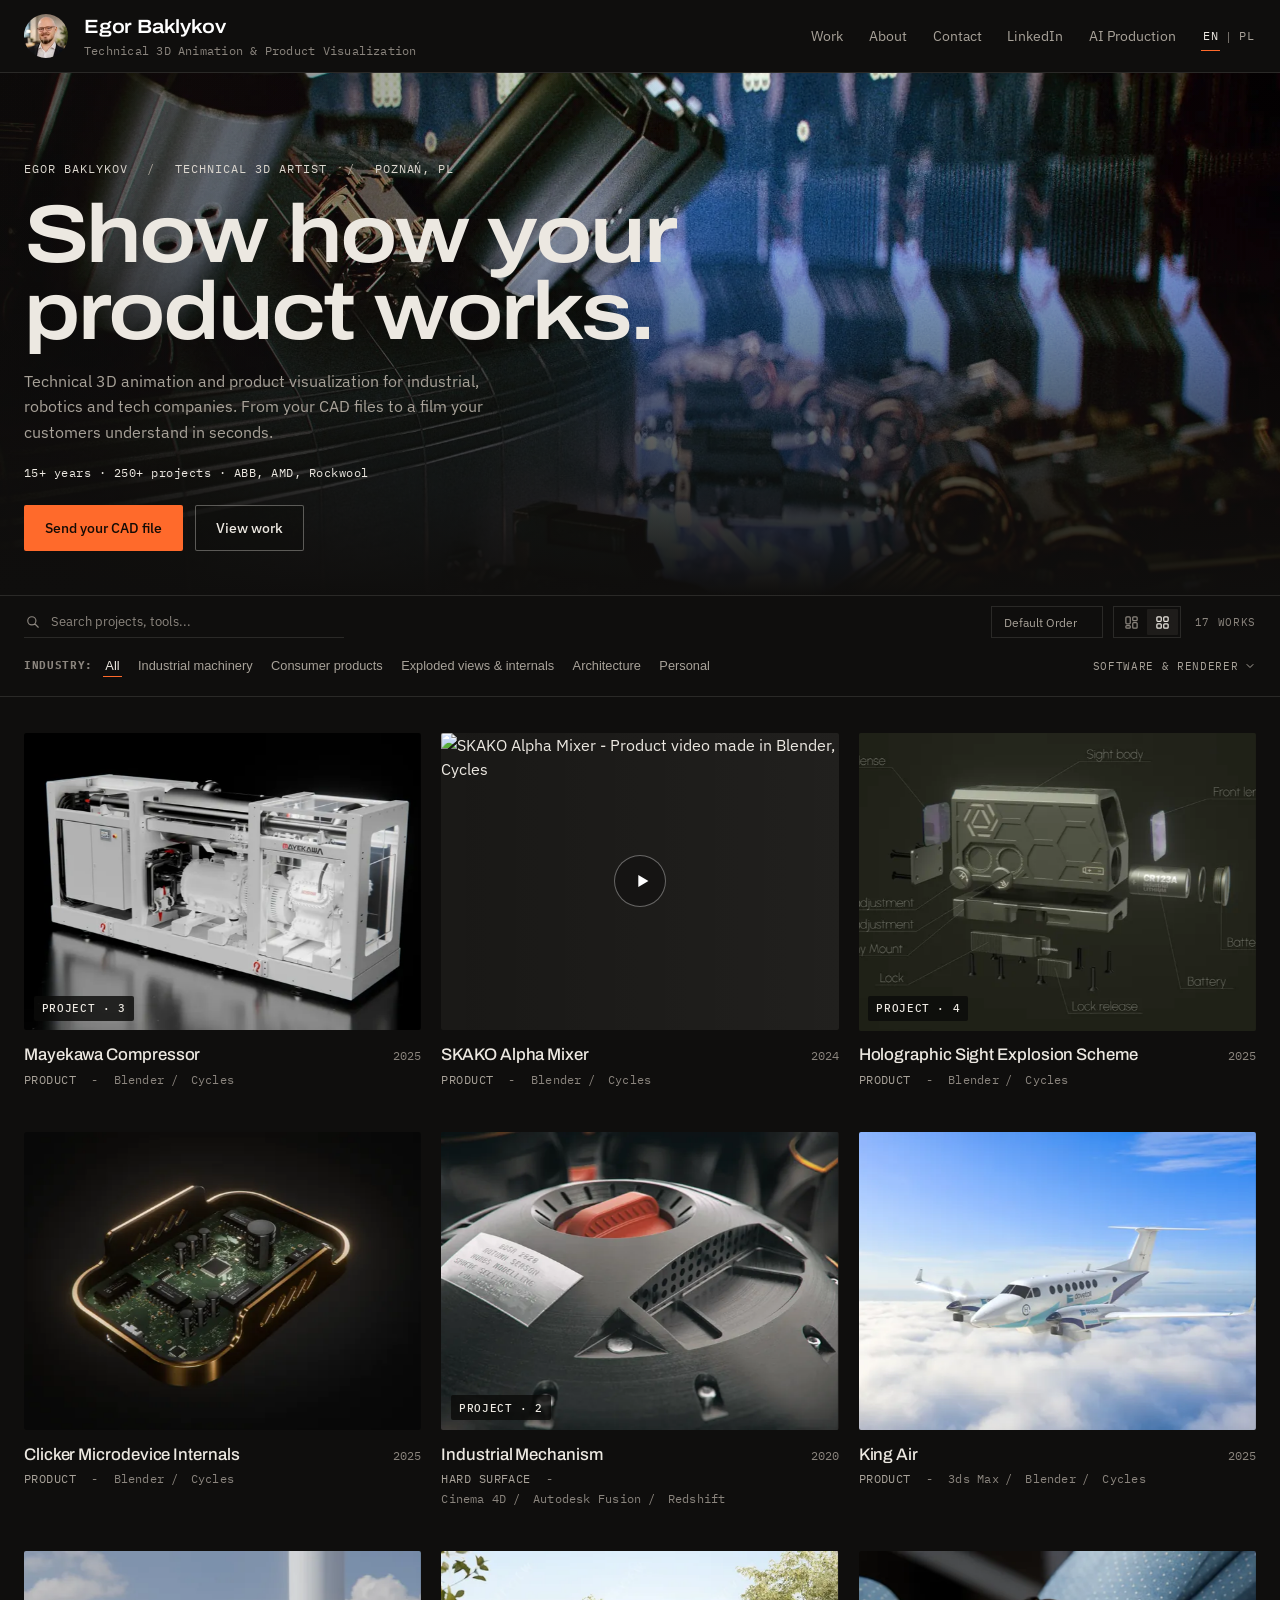
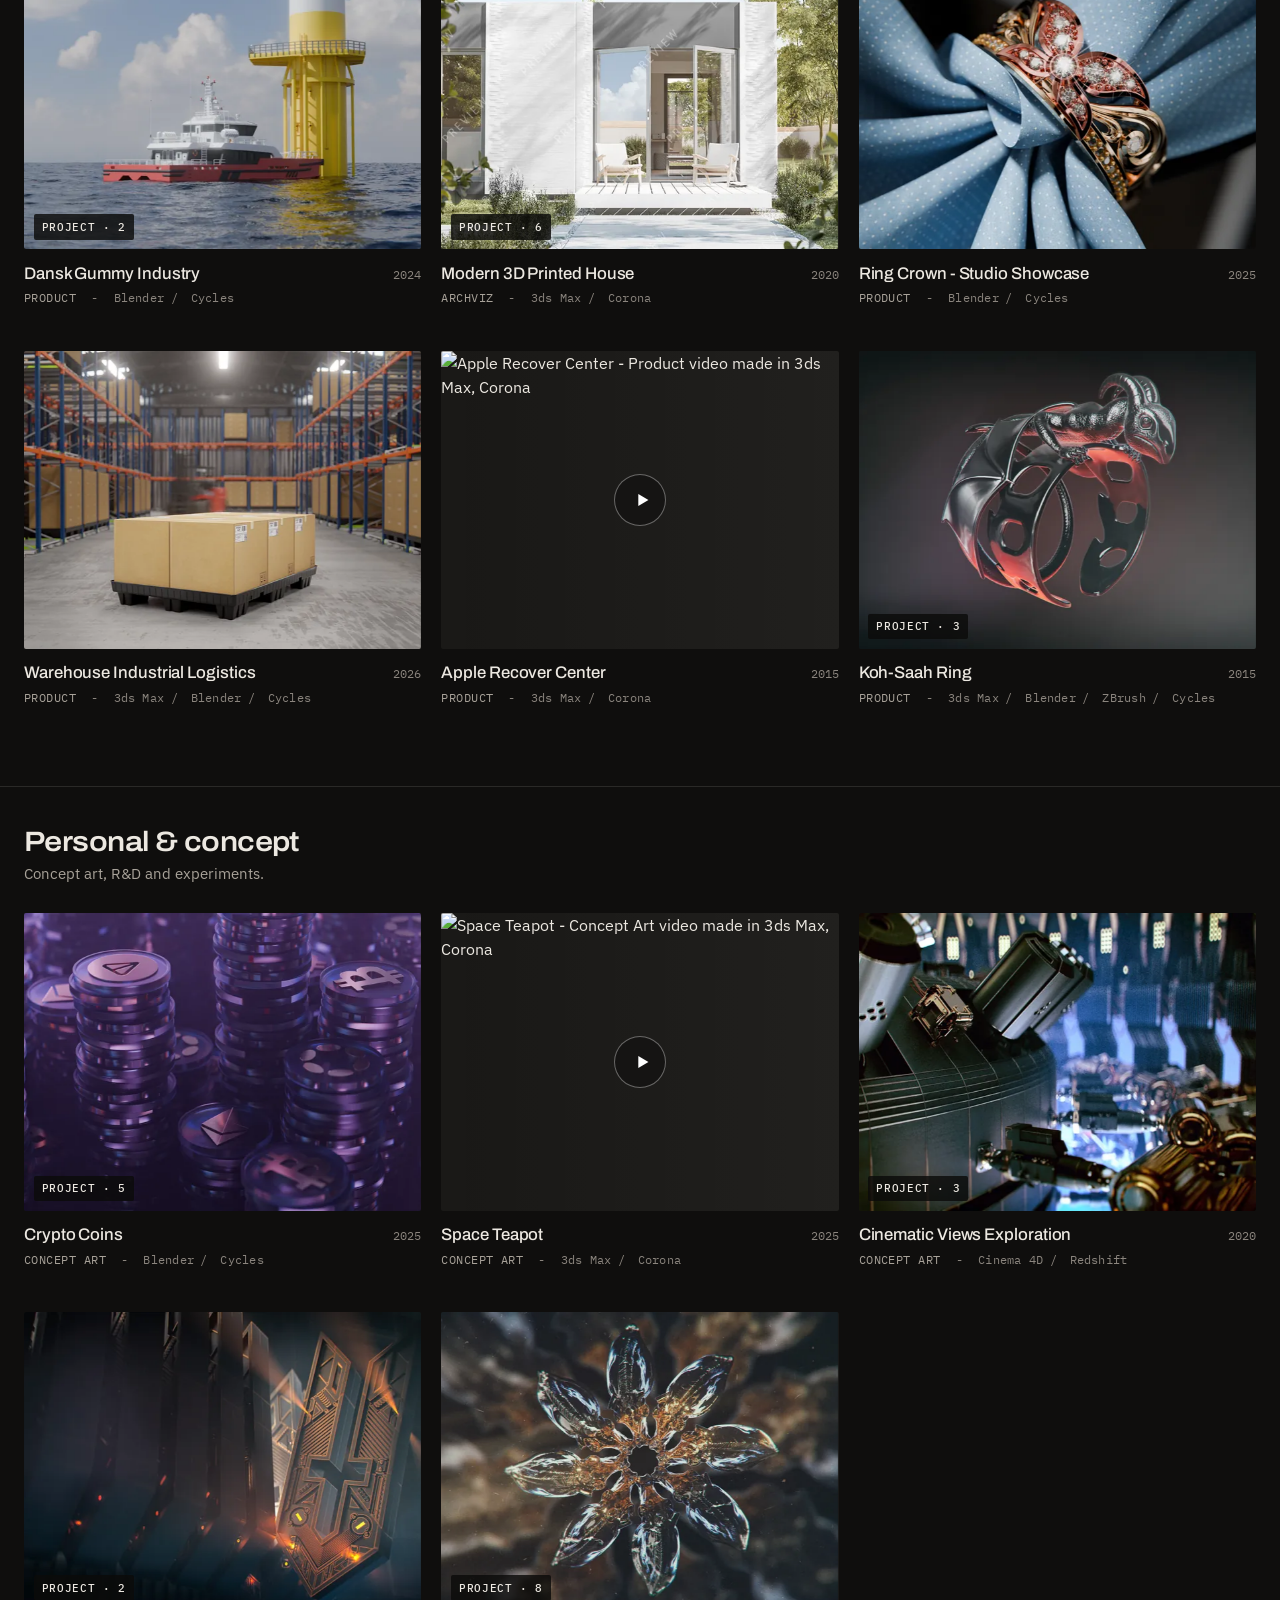
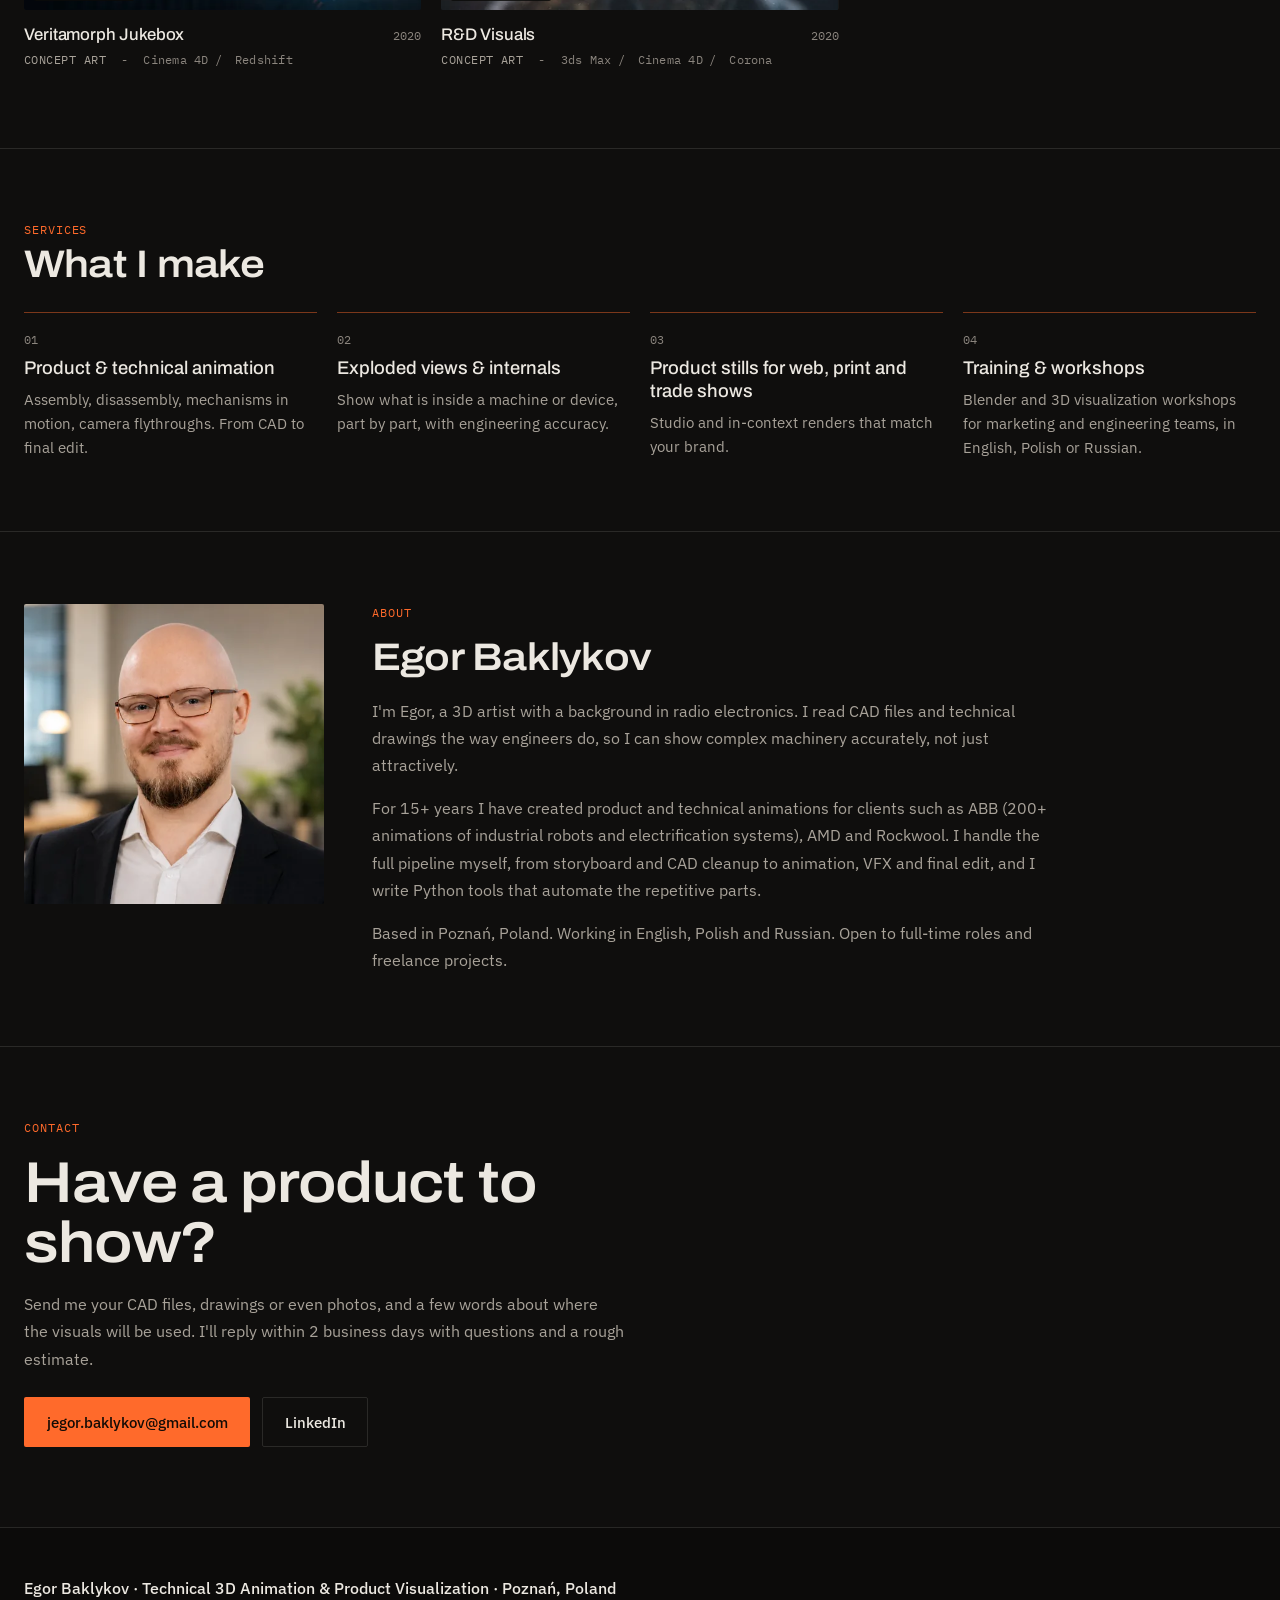
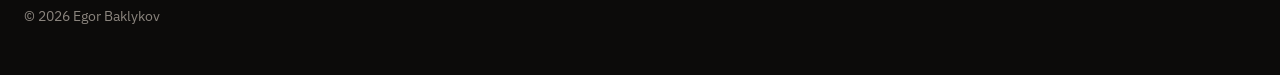
==== commit 20399951: "Hero: Send your CAD file as primary CTA Co-Authored-By: Claude Opus 5.5 <noreply@anthropic.com>" ====
--- a/index.html
+++ b/index.html
@@ -874,8 +874,9 @@
       <p class="hero-proof" data-i18n="hero.proof">15+ years · 250+ projects · ABB, AMD, Rockwool</p>
 
       <div class="hero-actions">
-        <a href="#work" class="btn btn-primary hero-btn" data-i18n="hero.viewWork">View work</a>
-        <a href="#contact" class="btn btn-outline hero-btn" data-i18n="hero.sendCad">Send your CAD file</a>
+        <!-- Main call to action: get in touch; browsing the work is the secondary action -->
+        <a href="#contact" class="btn btn-primary hero-btn" data-i18n="hero.sendCad">Send your CAD file</a>
+        <a href="#work" class="btn btn-outline hero-btn" data-i18n="hero.viewWork">View work</a>
       </div>
     </div>
   </section>
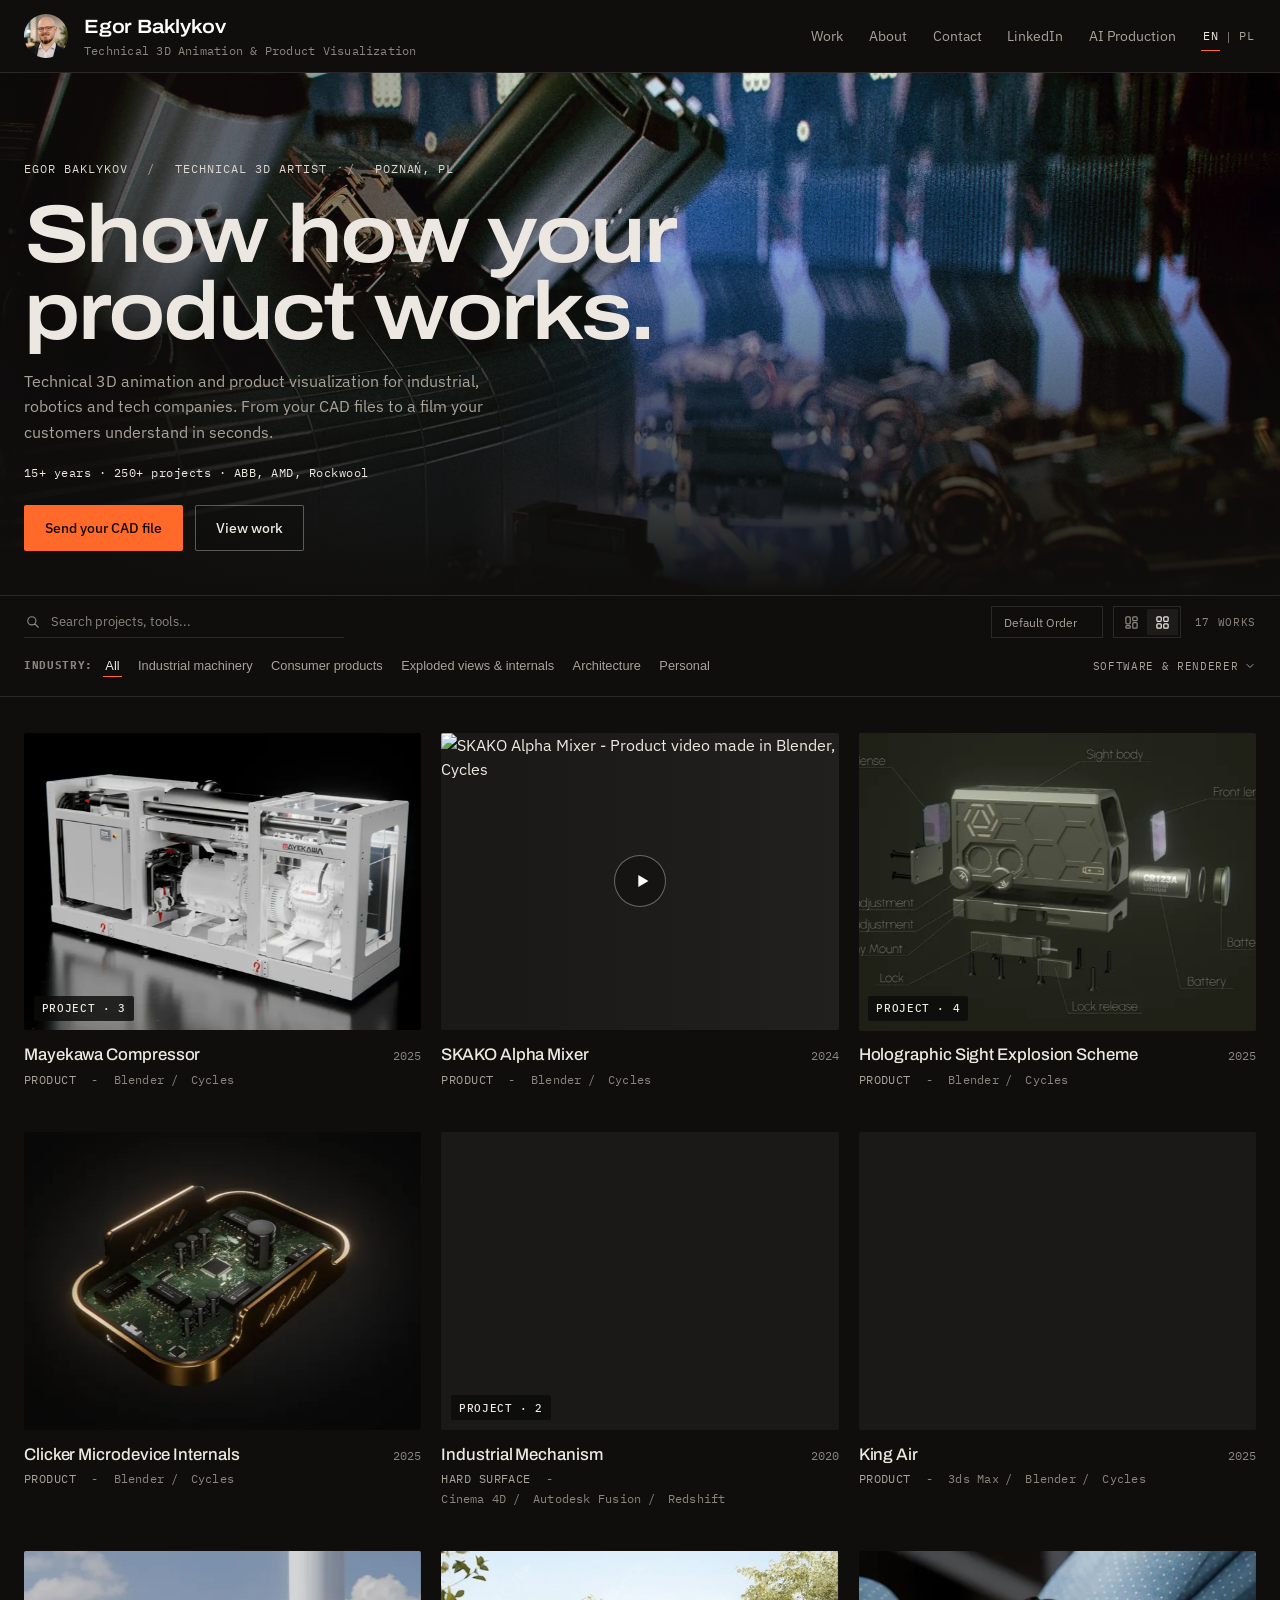
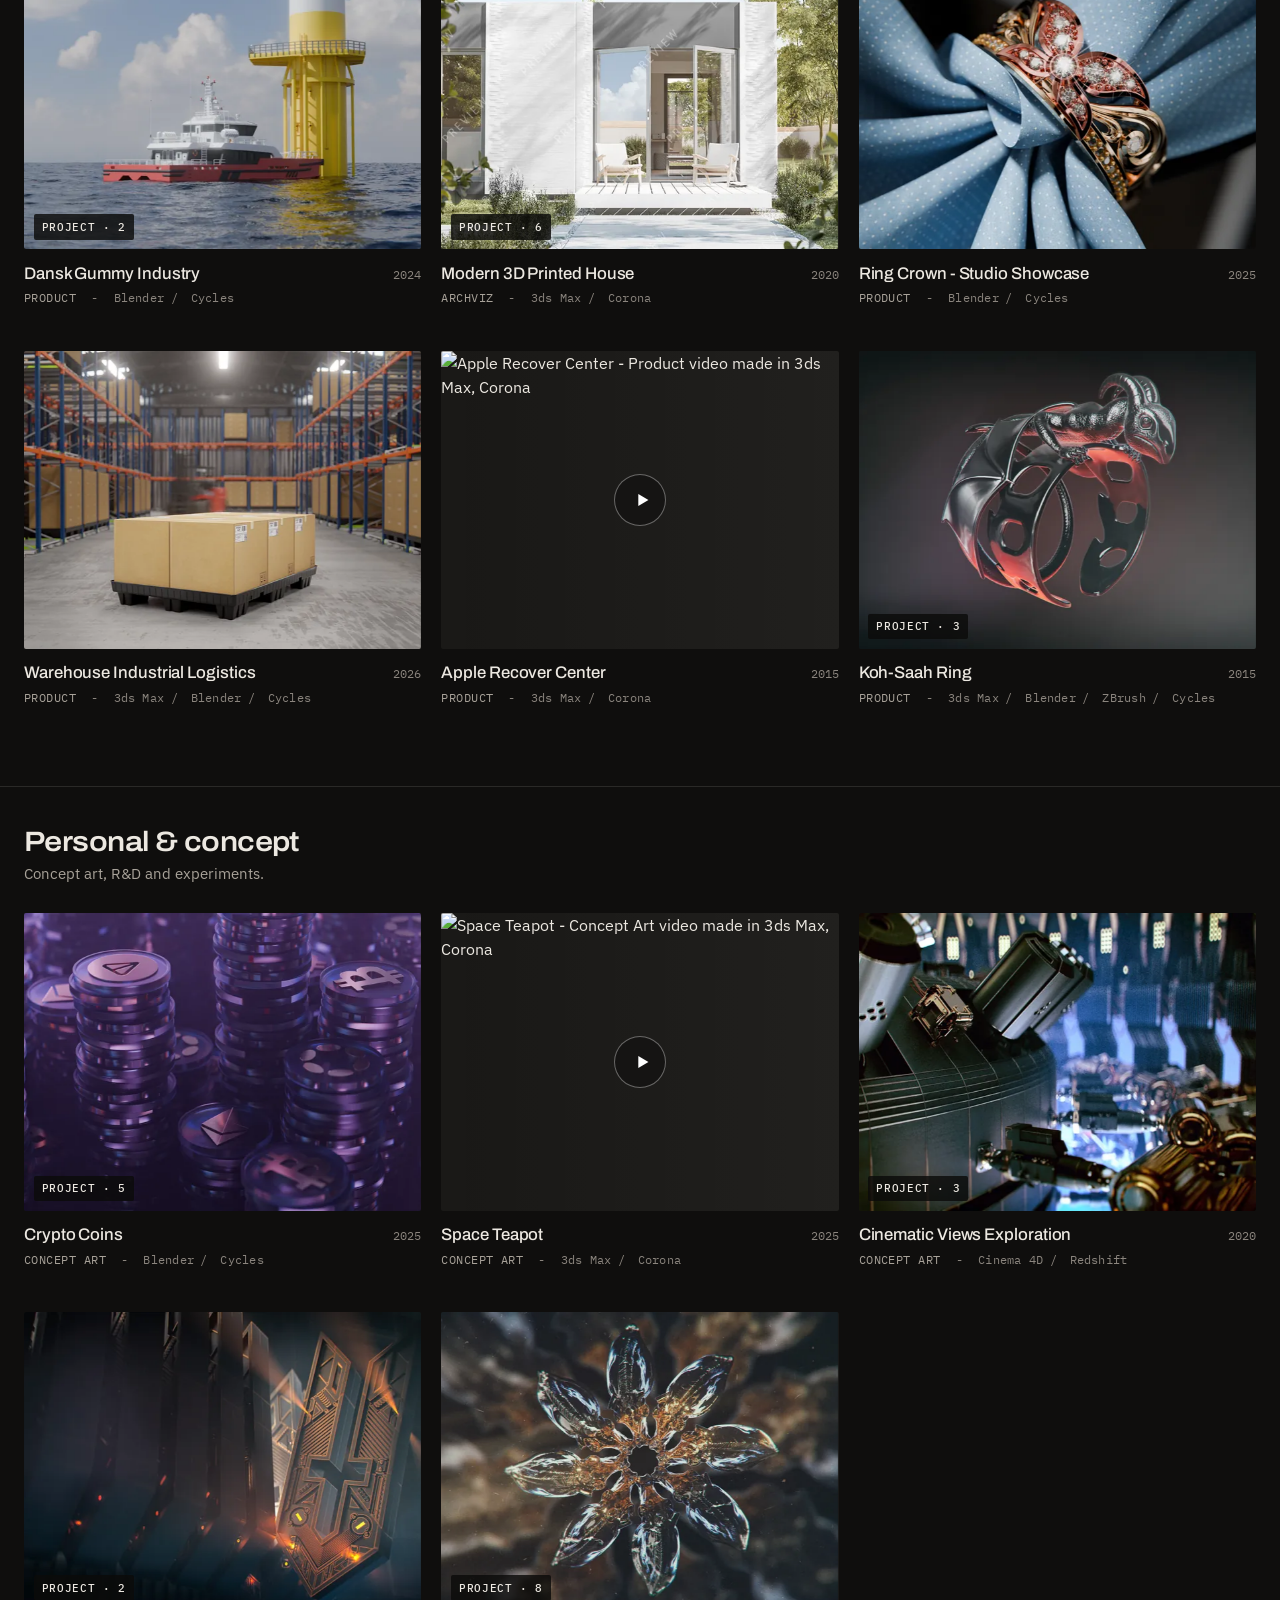
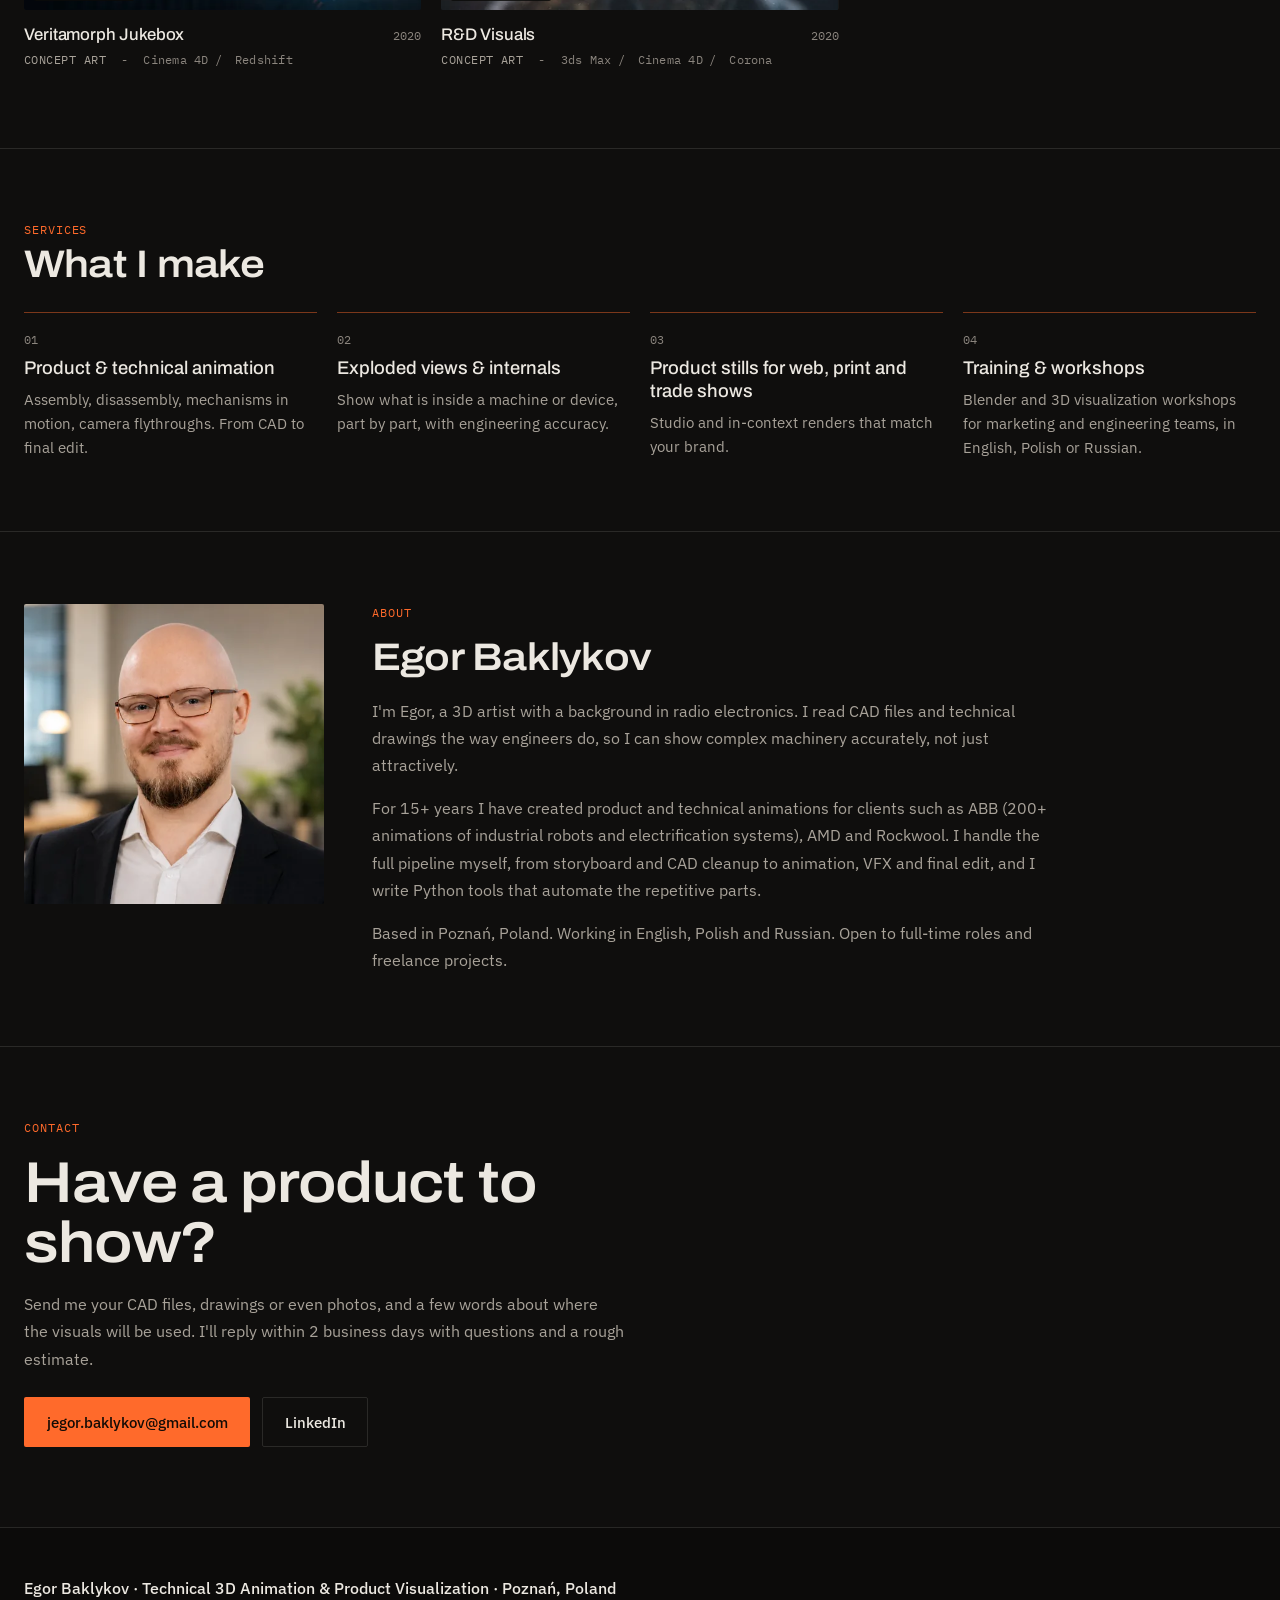
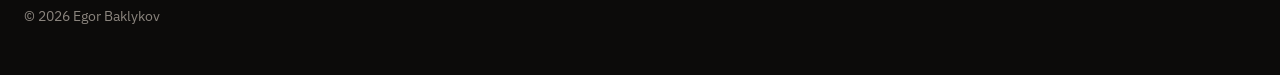
==== commit ec93a5a6: "Owner shortcut works with Polish keyboard; ?owner entry Ctrl+Alt+E now matches the physical E key (P" ====
--- a/index.html
+++ b/index.html
@@ -1764,7 +1764,7 @@
   <!-- Scripts -->
   <script src="data/works.js?v=20261115a"></script>
   <script src="js/i18n.js?v=20261115d"></script>
-  <script src="js/app.js?v=20261115b"></script>
+  <script src="js/app.js?v=20261115d"></script>
   <script src="js/editor.js?v=20261115a"></script>
 </body>
 </html>
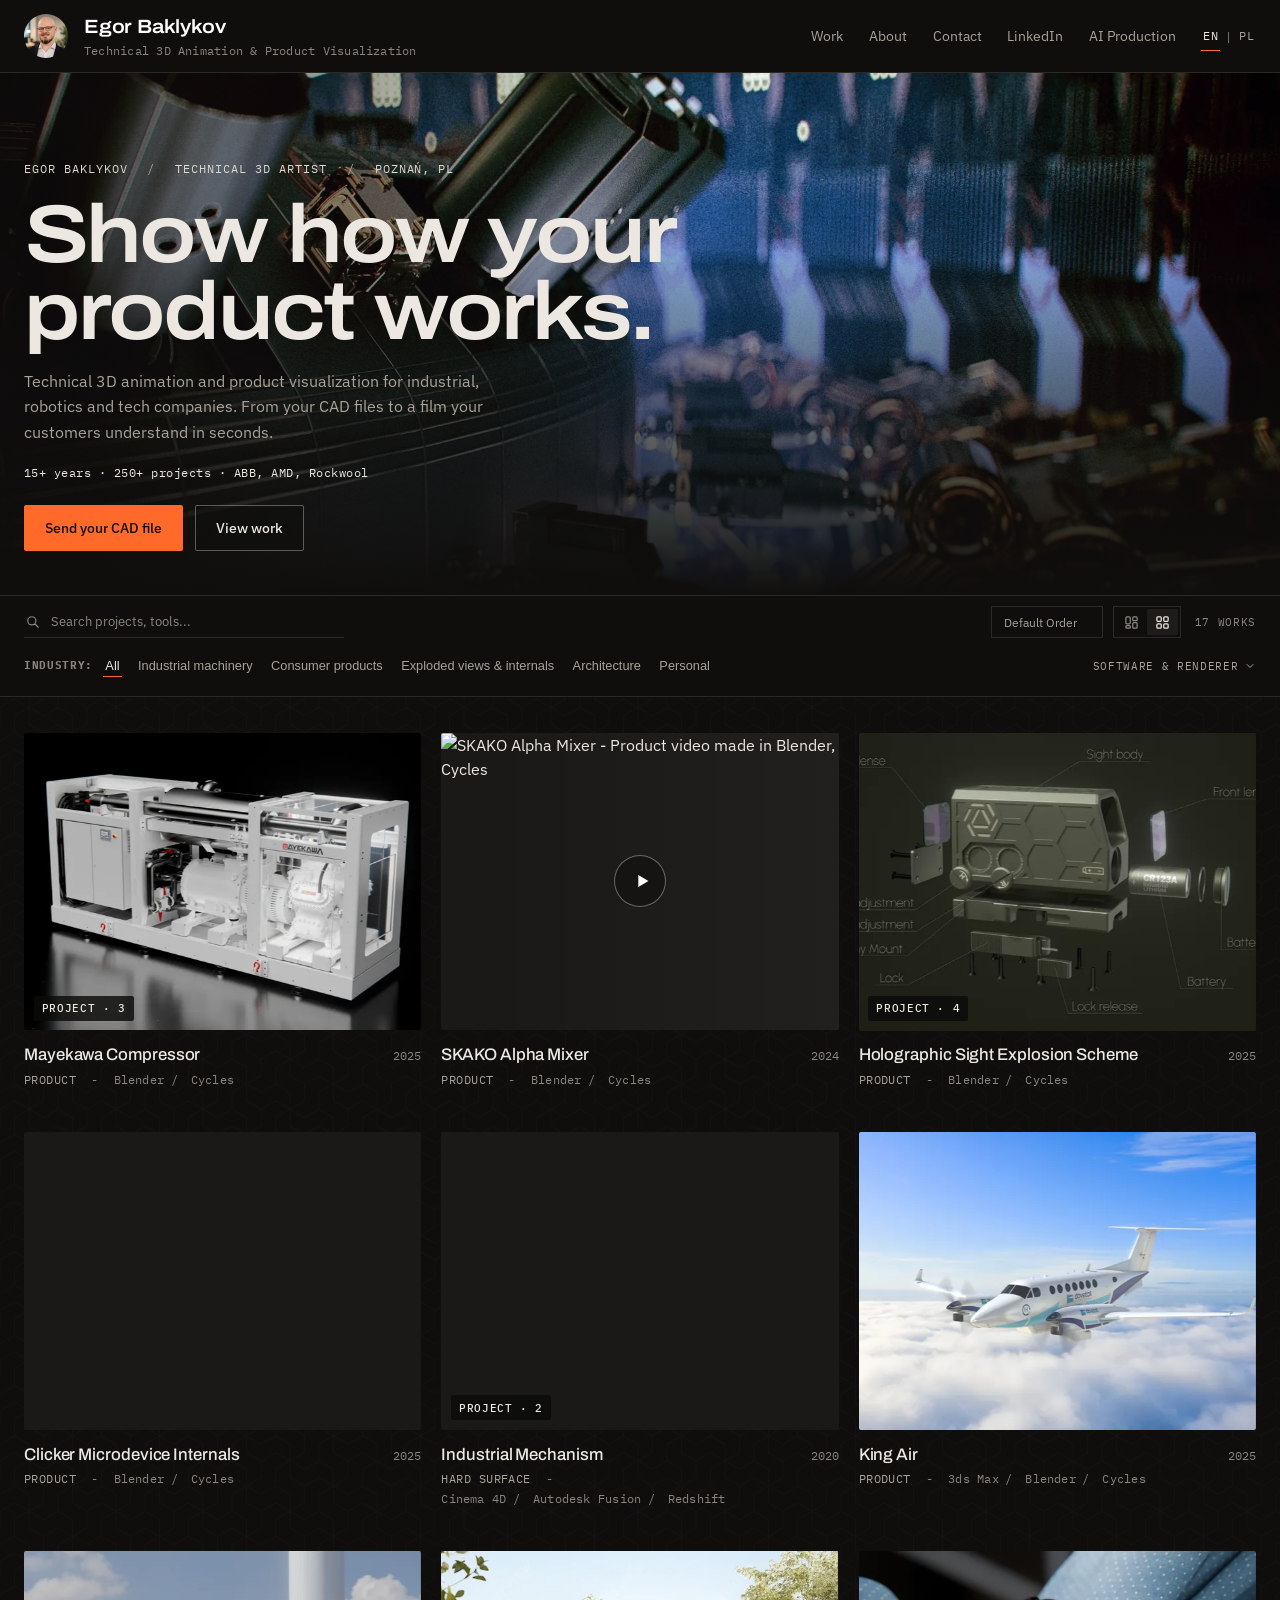
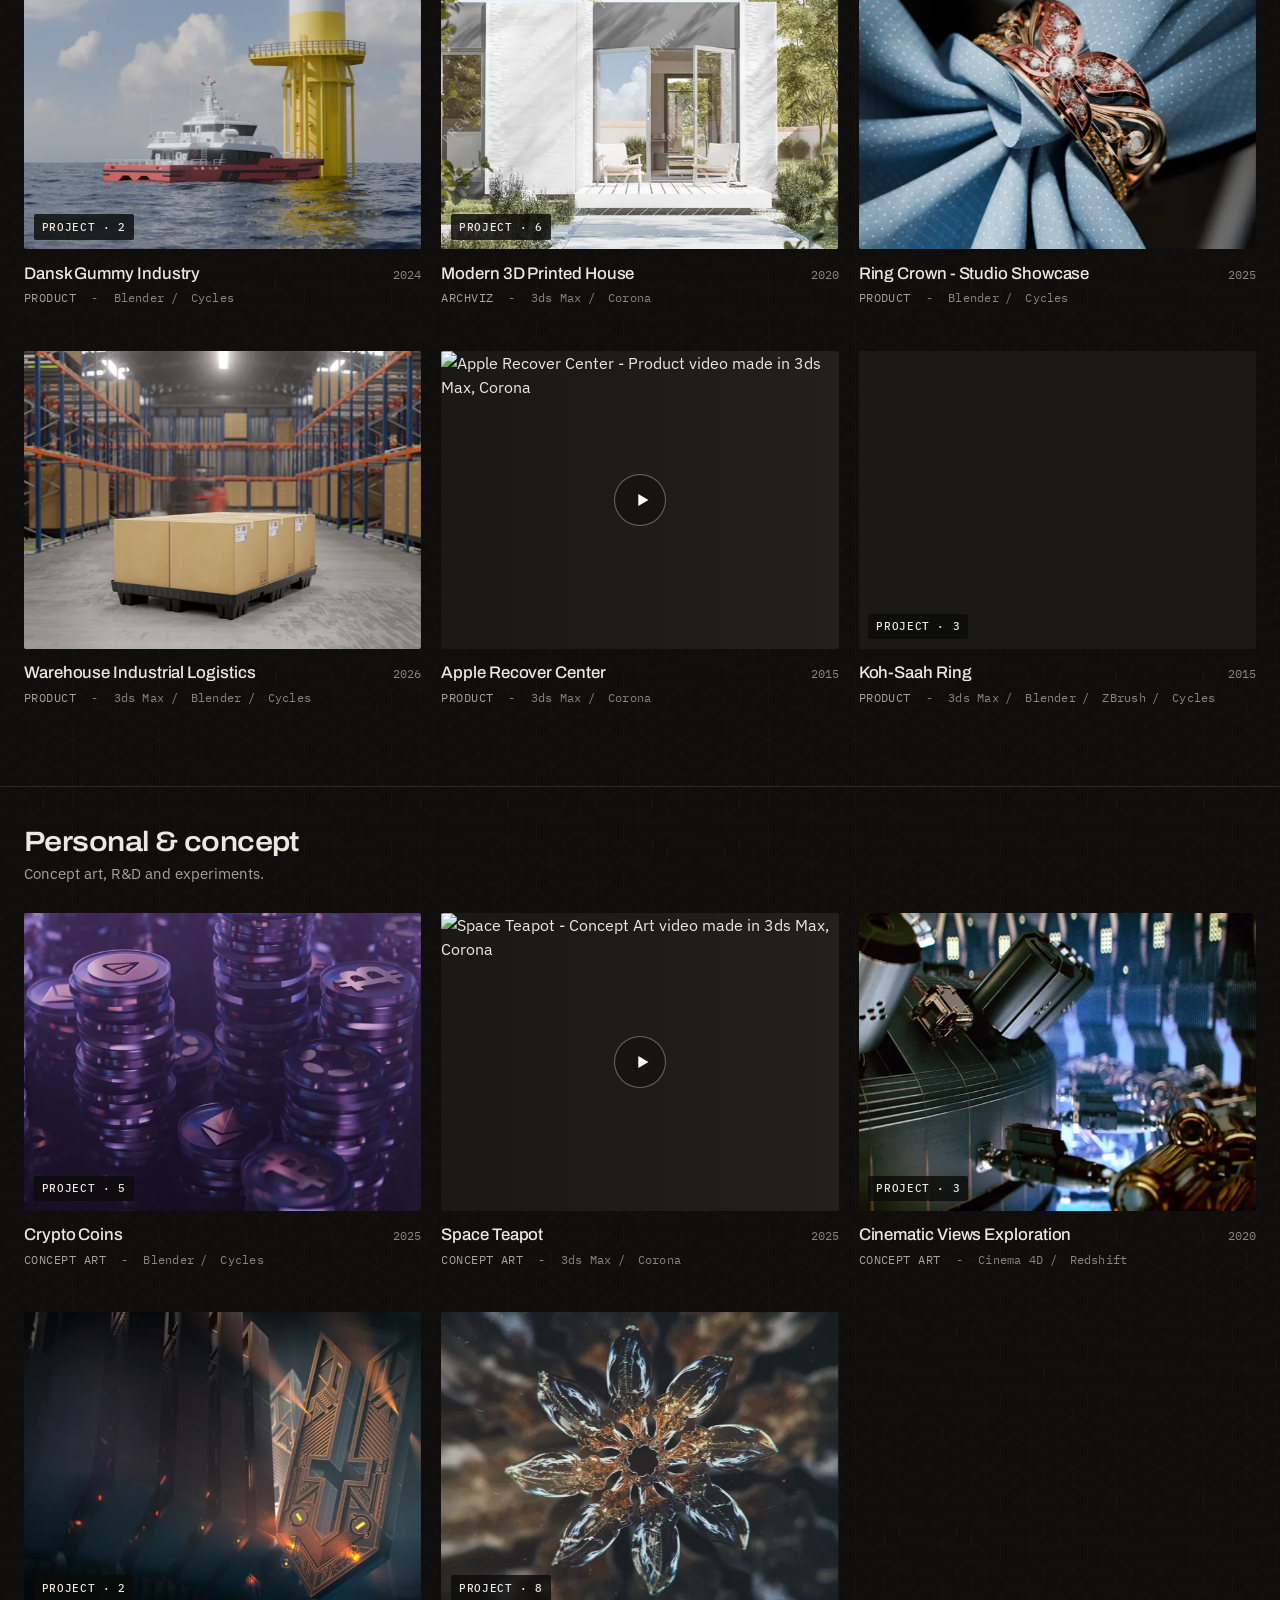
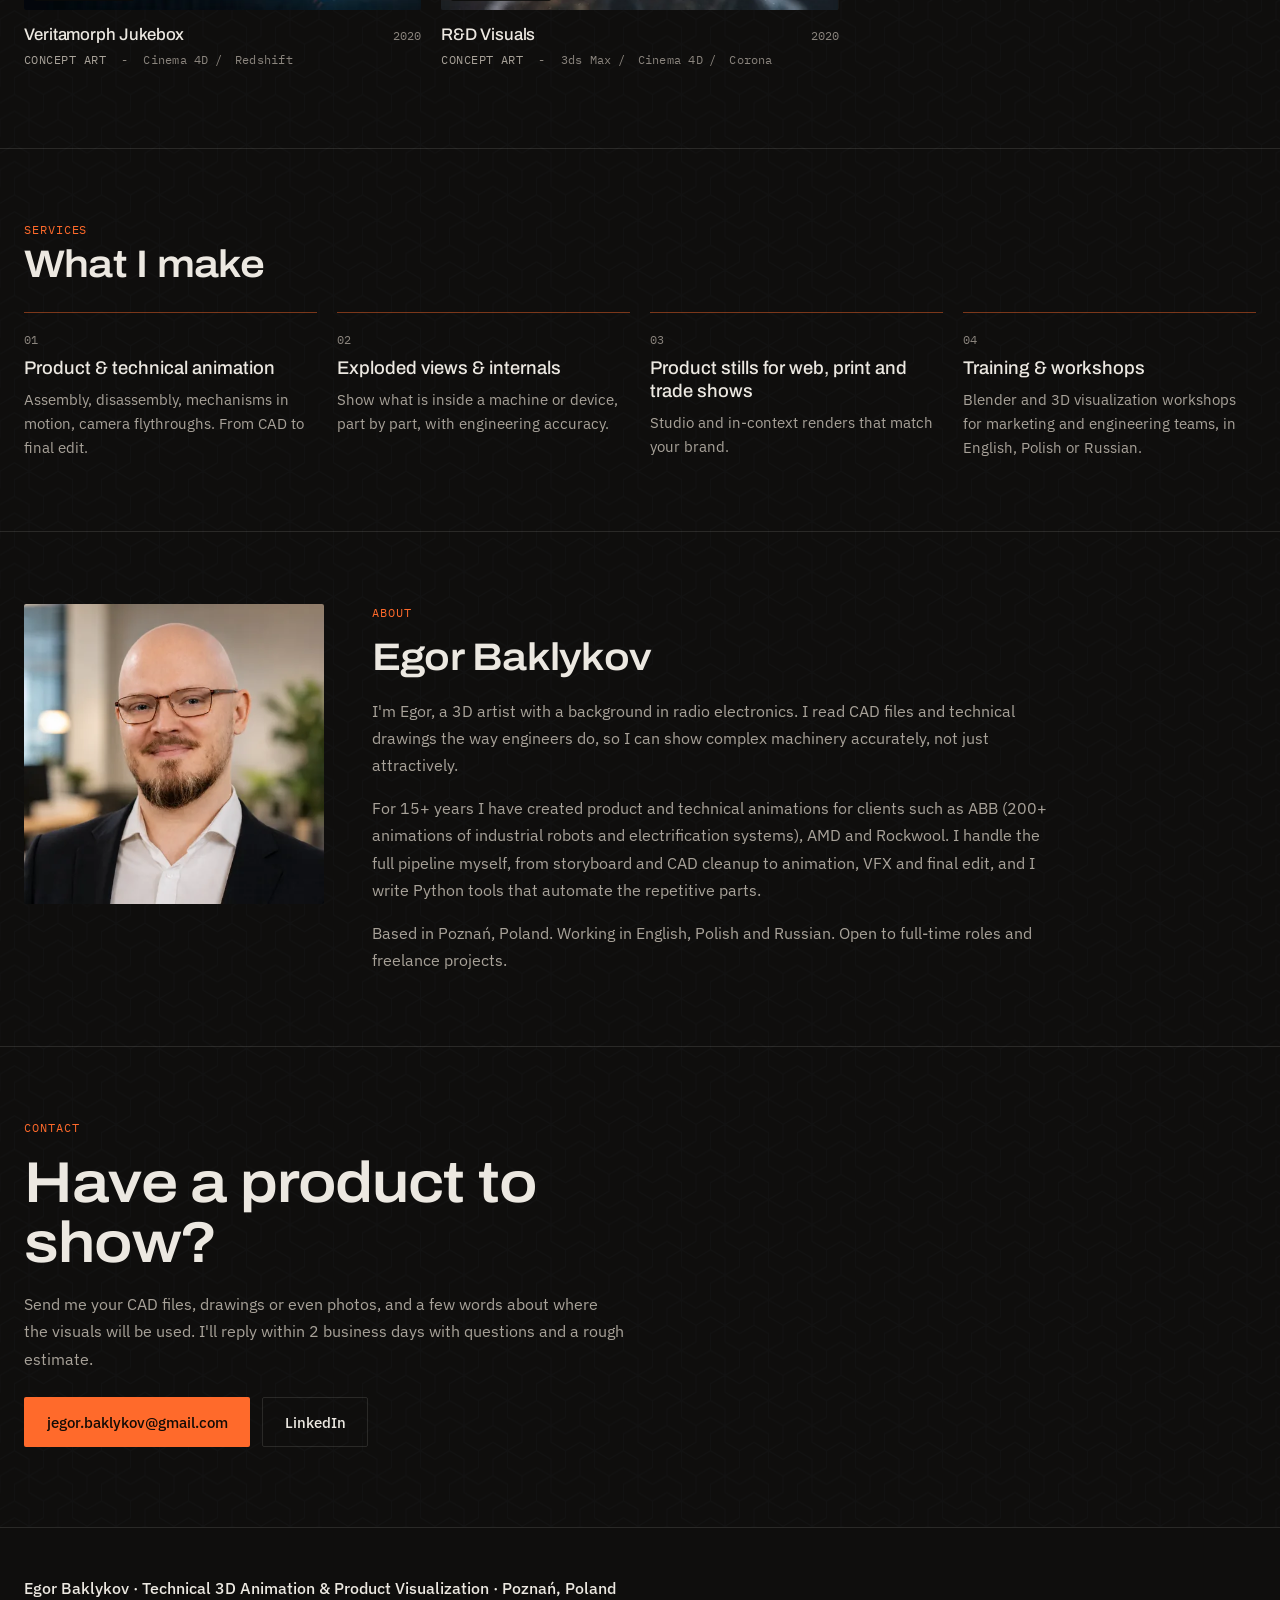
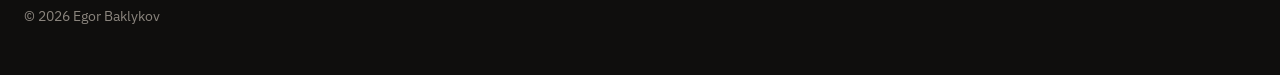
==== commit 3896731b: "Subtle background pattern, not in footer Co-Authored-By: Claude Opus 5.5 <noreply@anthropic.com>" ====
--- a/index.html
+++ b/index.html
@@ -803,7 +803,7 @@
 
   <!-- Stylesheet -->
   <link rel="stylesheet" href="css/style.css?v=20261114a">
-  <link rel="stylesheet" href="css/studio.css?v=20261115c">
+  <link rel="stylesheet" href="css/studio.css?v=20261115e">
 </head>
 <body>
   <a class="skip-link" href="#workStart" data-i18n="skip">Skip to work</a>
--- a/css/studio.css
+++ b/css/studio.css
@@ -622,3 +622,12 @@
 }
 .copy-chip:empty { display: none; }
 .copy-chip.is-visible { opacity: 1; transform: translate(-50%, 0); }
+
+/* Page background pattern (2026-11-15). Remove this block to go back to the plain background.
+   Scrolls with the page. Header, sticky toolbar, hero image, cards and dialogs keep their own backgrounds. */
+body {
+  background-color: var(--bg-main);
+  background-image: url("data:image/svg+xml,<svg id='patternId' width='100%' height='100%' xmlns='http://www.w3.org/2000/svg'><defs><pattern id='a' patternUnits='userSpaceOnUse' width='87' height='50.232' patternTransform='scale(1) rotate(0)'><rect x='0' y='0' width='100%' height='100%' fill='%230f0e0dff'/><path d='M0 54.424l14.5-8.373c4.813 2.767 9.705 5.573 14.5 8.37l14.5-8.373V29.303M0 4.193v16.744l-14.5 8.373L0 37.68l14.5-8.374V12.562l29-16.746m43.5 58.6l-14.5-8.37v-33.49c-4.795-2.797-9.687-5.603-14.5-8.37m43.5 25.111L87 37.67c-4.795-2.797-24.187-13.973-29-16.74l-14.5 8.373-14.5-8.37v-33.489m72.5 8.365L87 4.183l-14.5-8.37M87 4.183v16.745L58 37.673v16.744m0-66.976V4.185L43.5 12.56c-4.795-2.797-24.187-13.973-29-16.74L0 4.192l-14.5-8.37m29 33.484c4.813 2.767 9.705 5.573 14.5 8.37V54.42'  stroke-linejoin='round' stroke-linecap='round' stroke-width='1' stroke='%23121212ff' fill='none'/></pattern></defs><rect width='800%' height='800%' transform='translate(0,0)' fill='url(%23a)'/></svg>");
+}
+.site-footer { background-color: var(--bg-main); } /* no pattern in the footer */
+/* END background pattern */
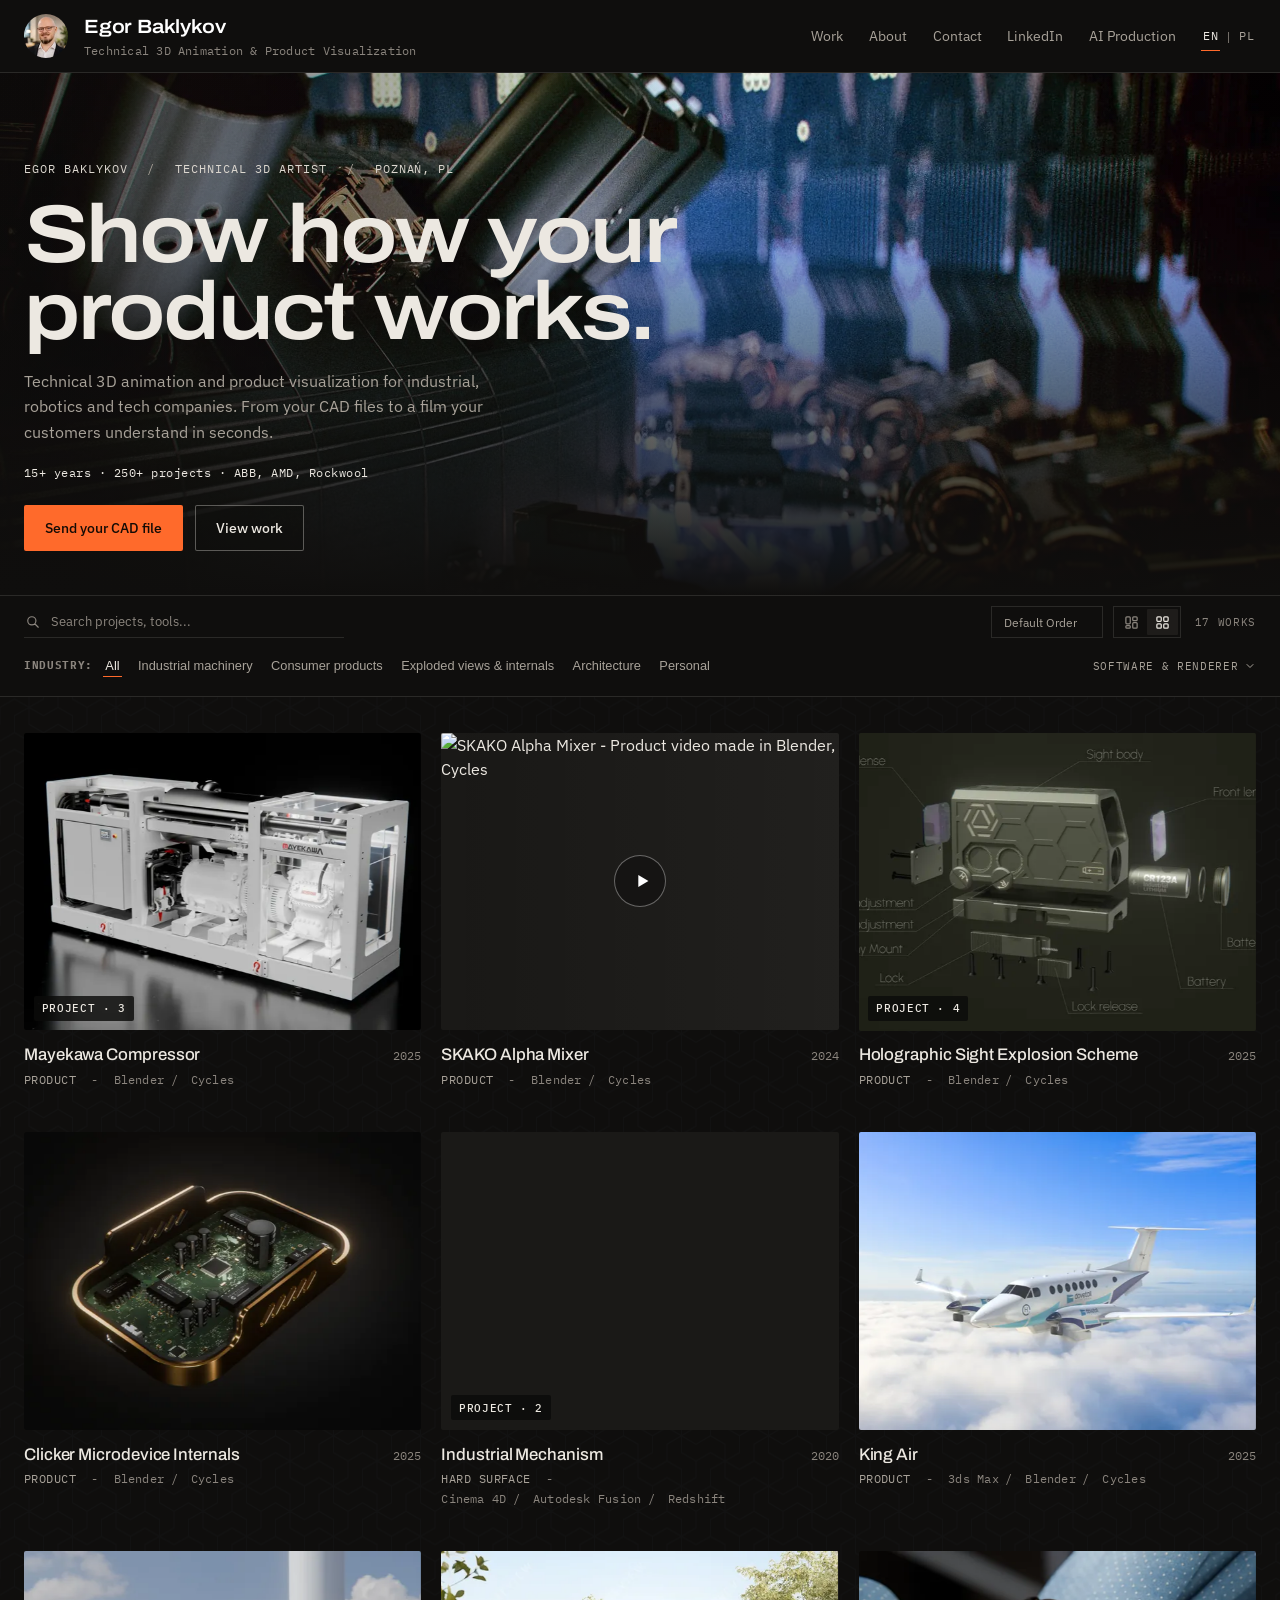
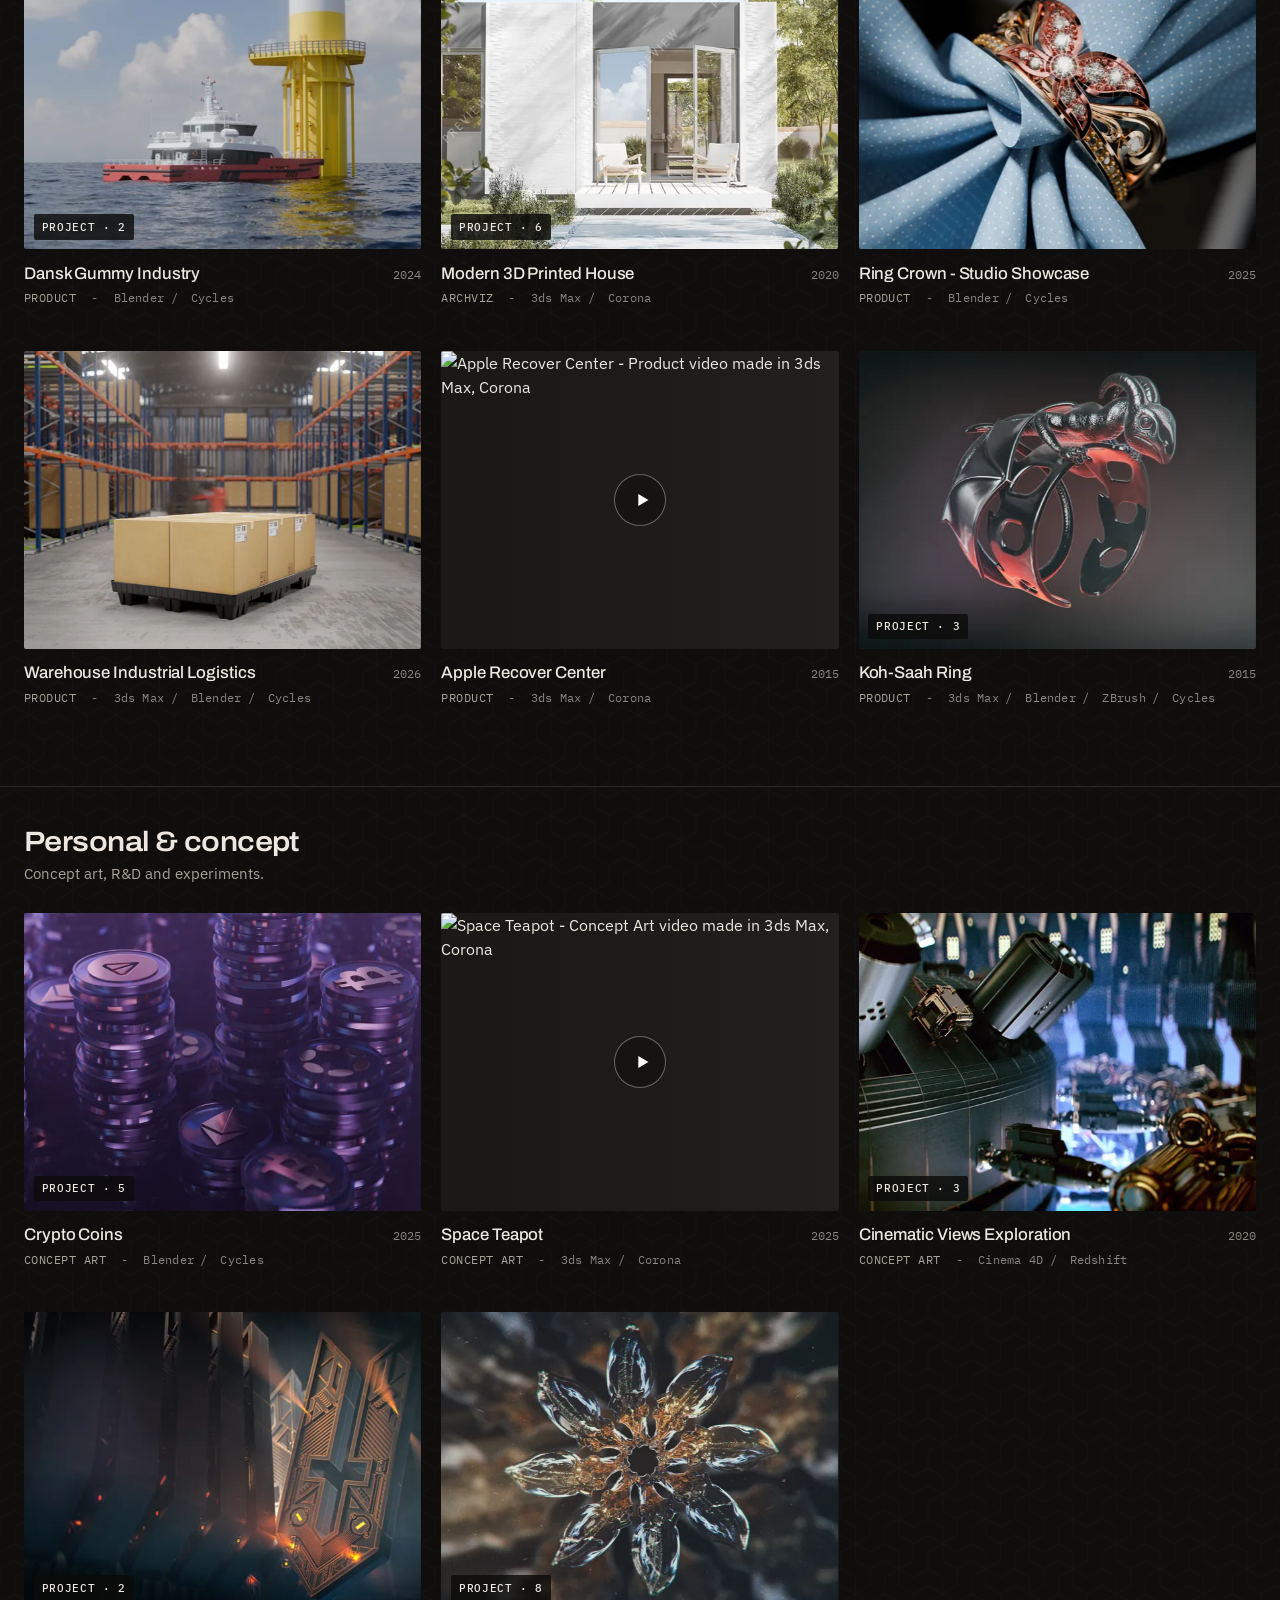
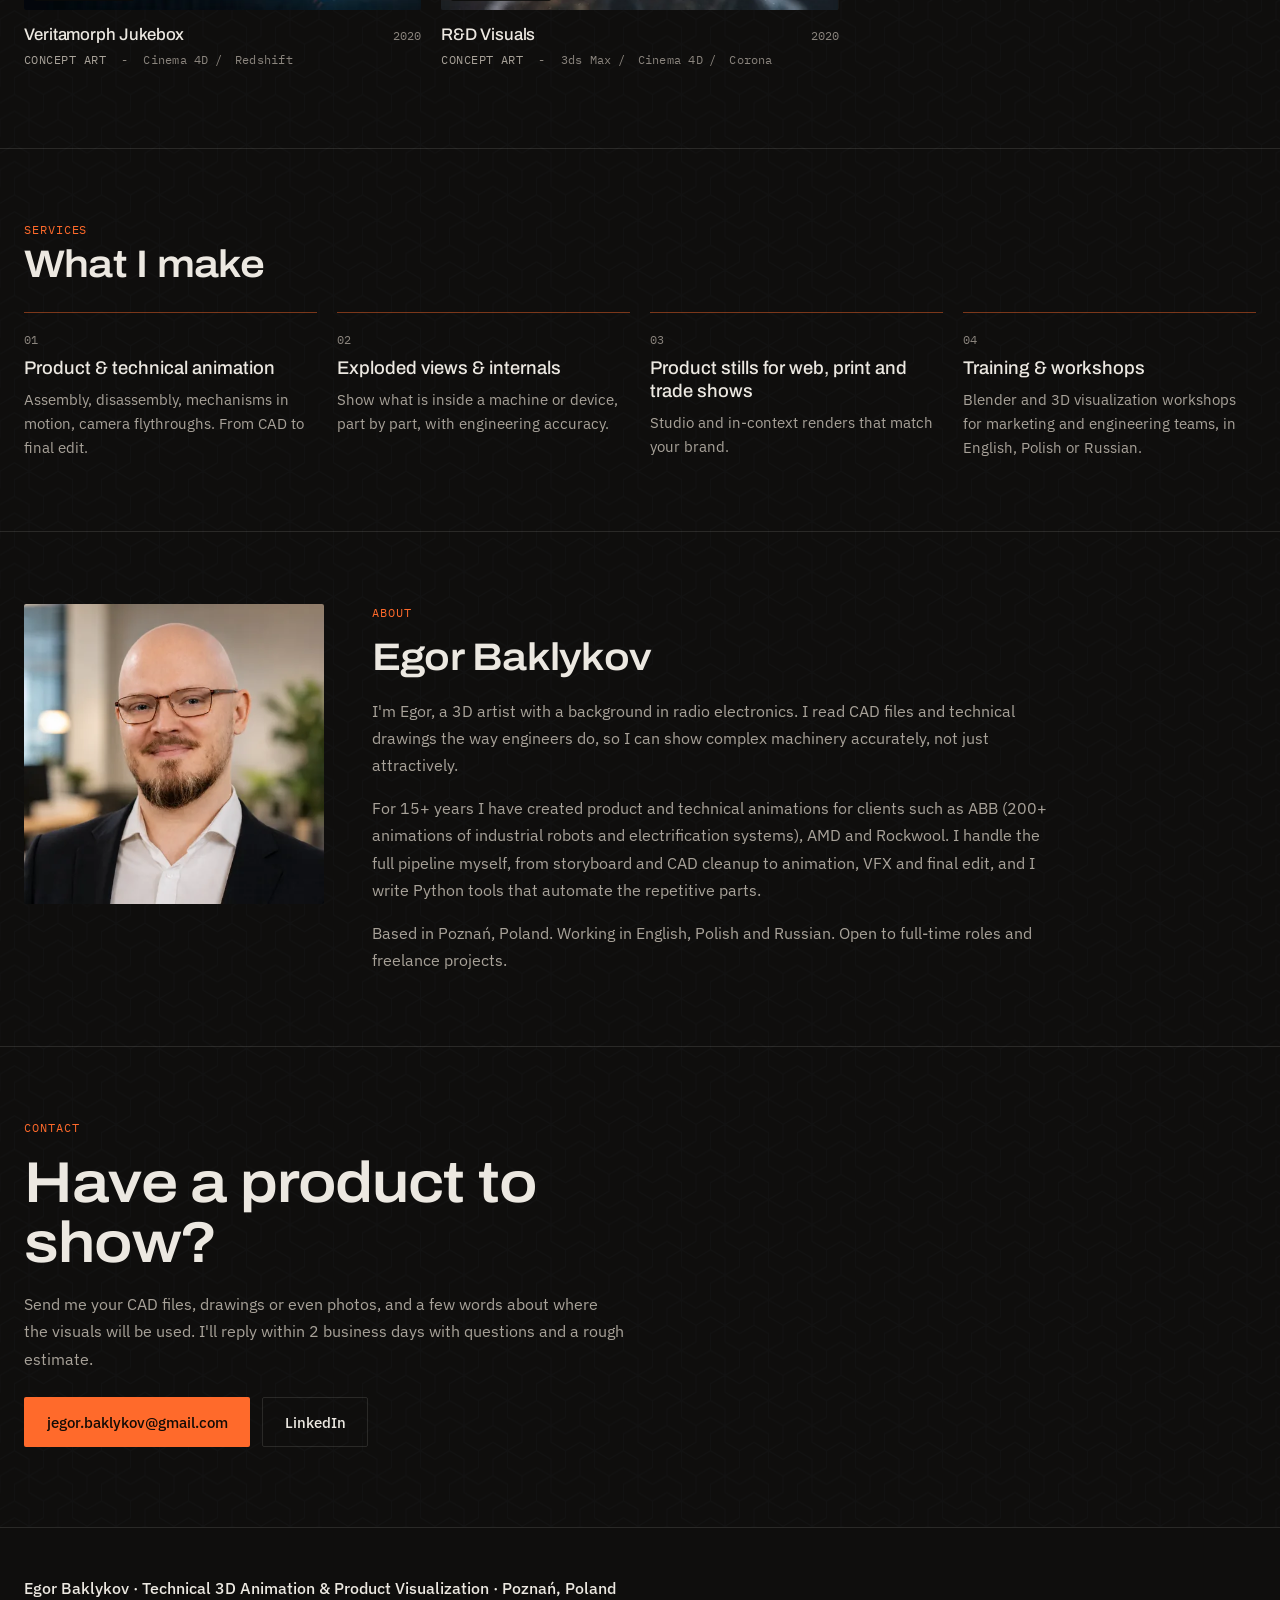
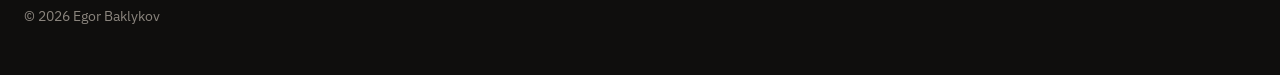
==== commit 954077f6: "No auto scroll when opening/closing works Opening a project jumps once (instantly) only if its title" ====
--- a/index.html
+++ b/index.html
@@ -1764,7 +1764,7 @@
   <!-- Scripts -->
   <script src="data/works.js?v=20261115a"></script>
   <script src="js/i18n.js?v=20261115d"></script>
-  <script src="js/app.js?v=20261115d"></script>
+  <script src="js/app.js?v=20261115e"></script>
   <script src="js/editor.js?v=20261115a"></script>
 </body>
 </html>
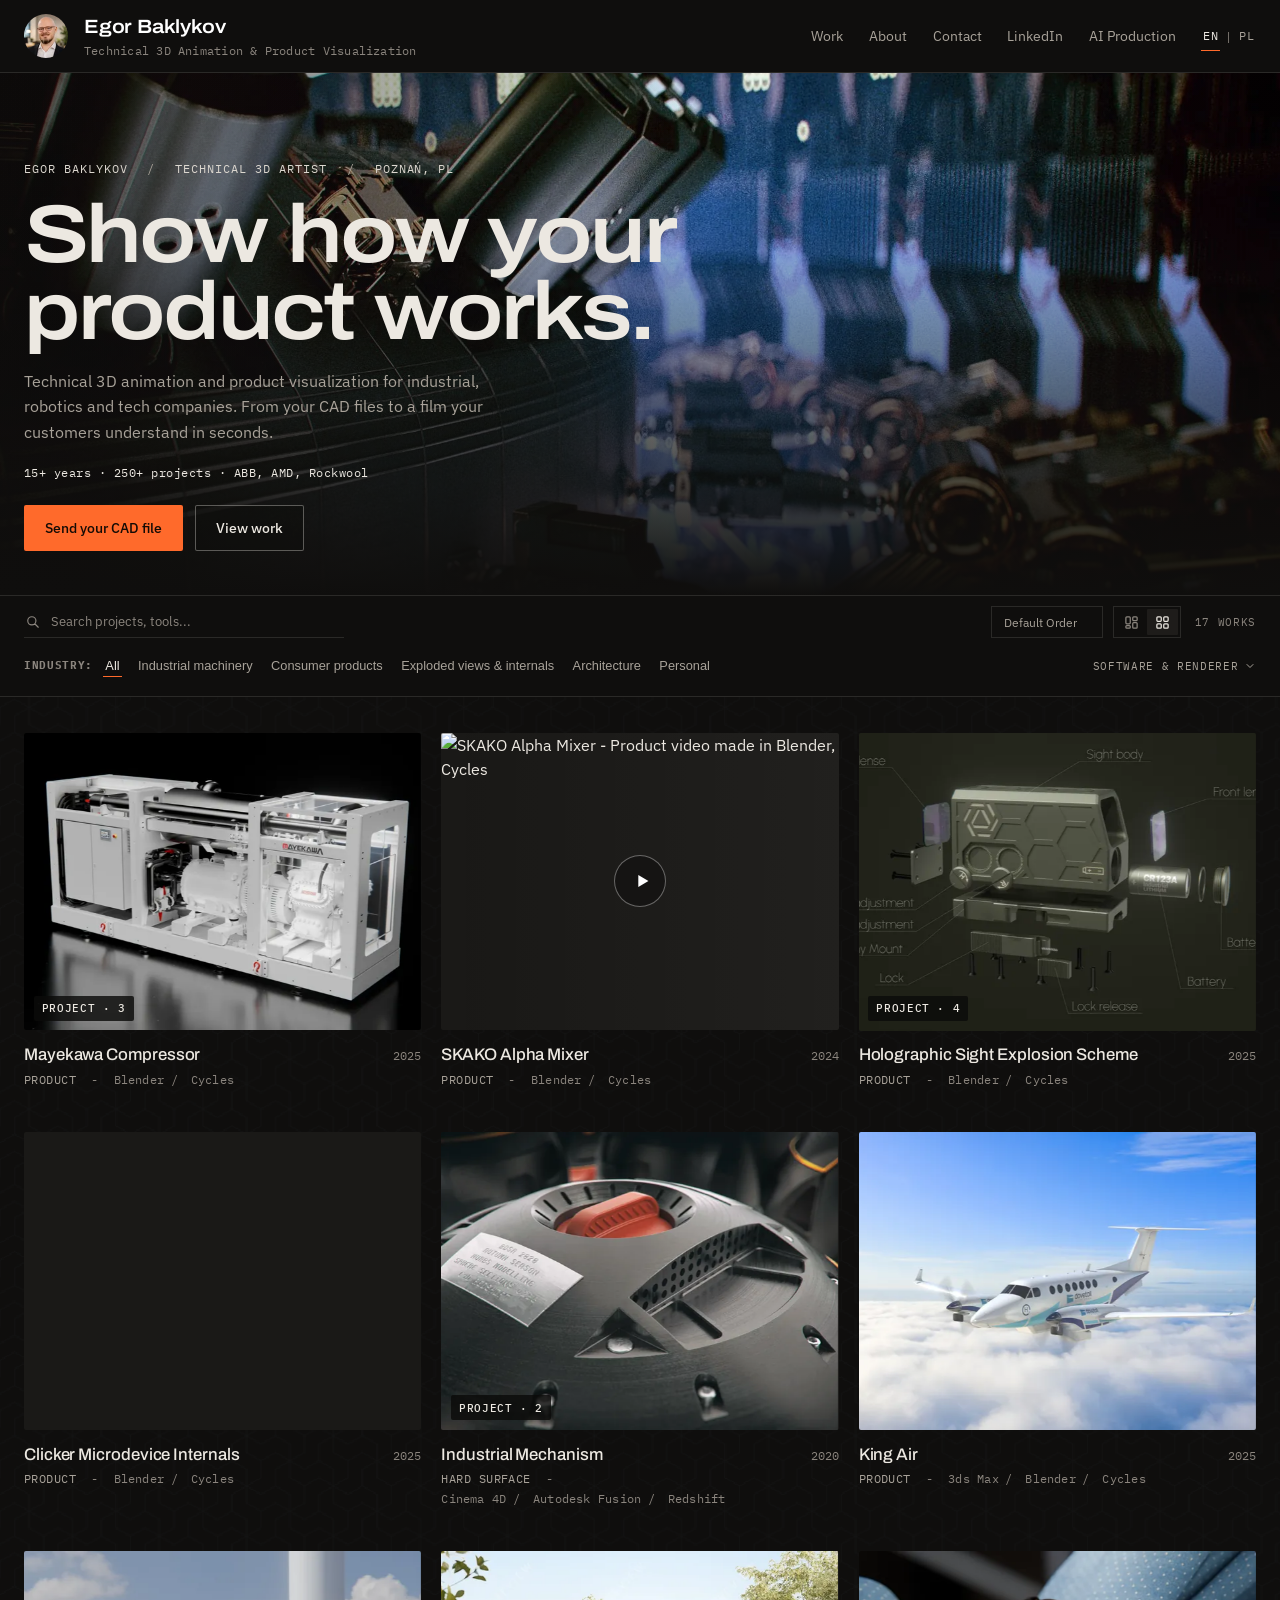
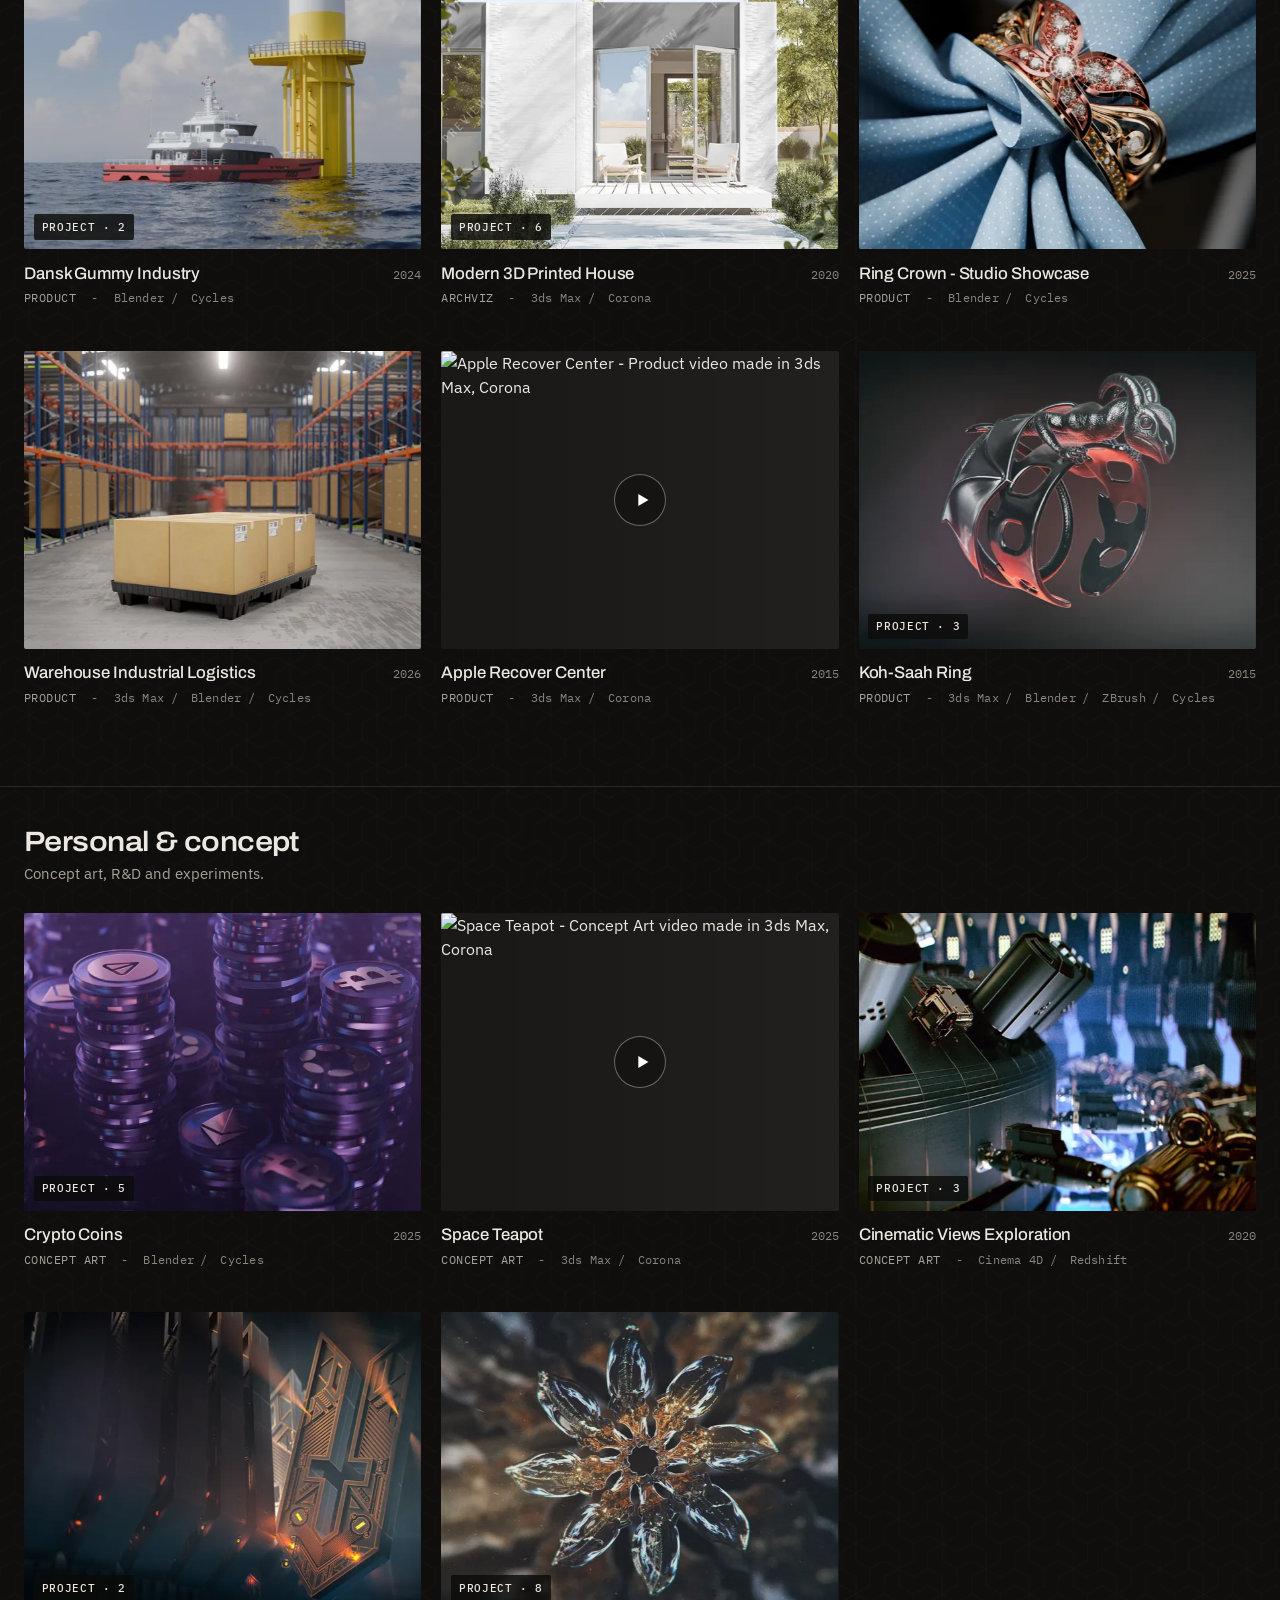
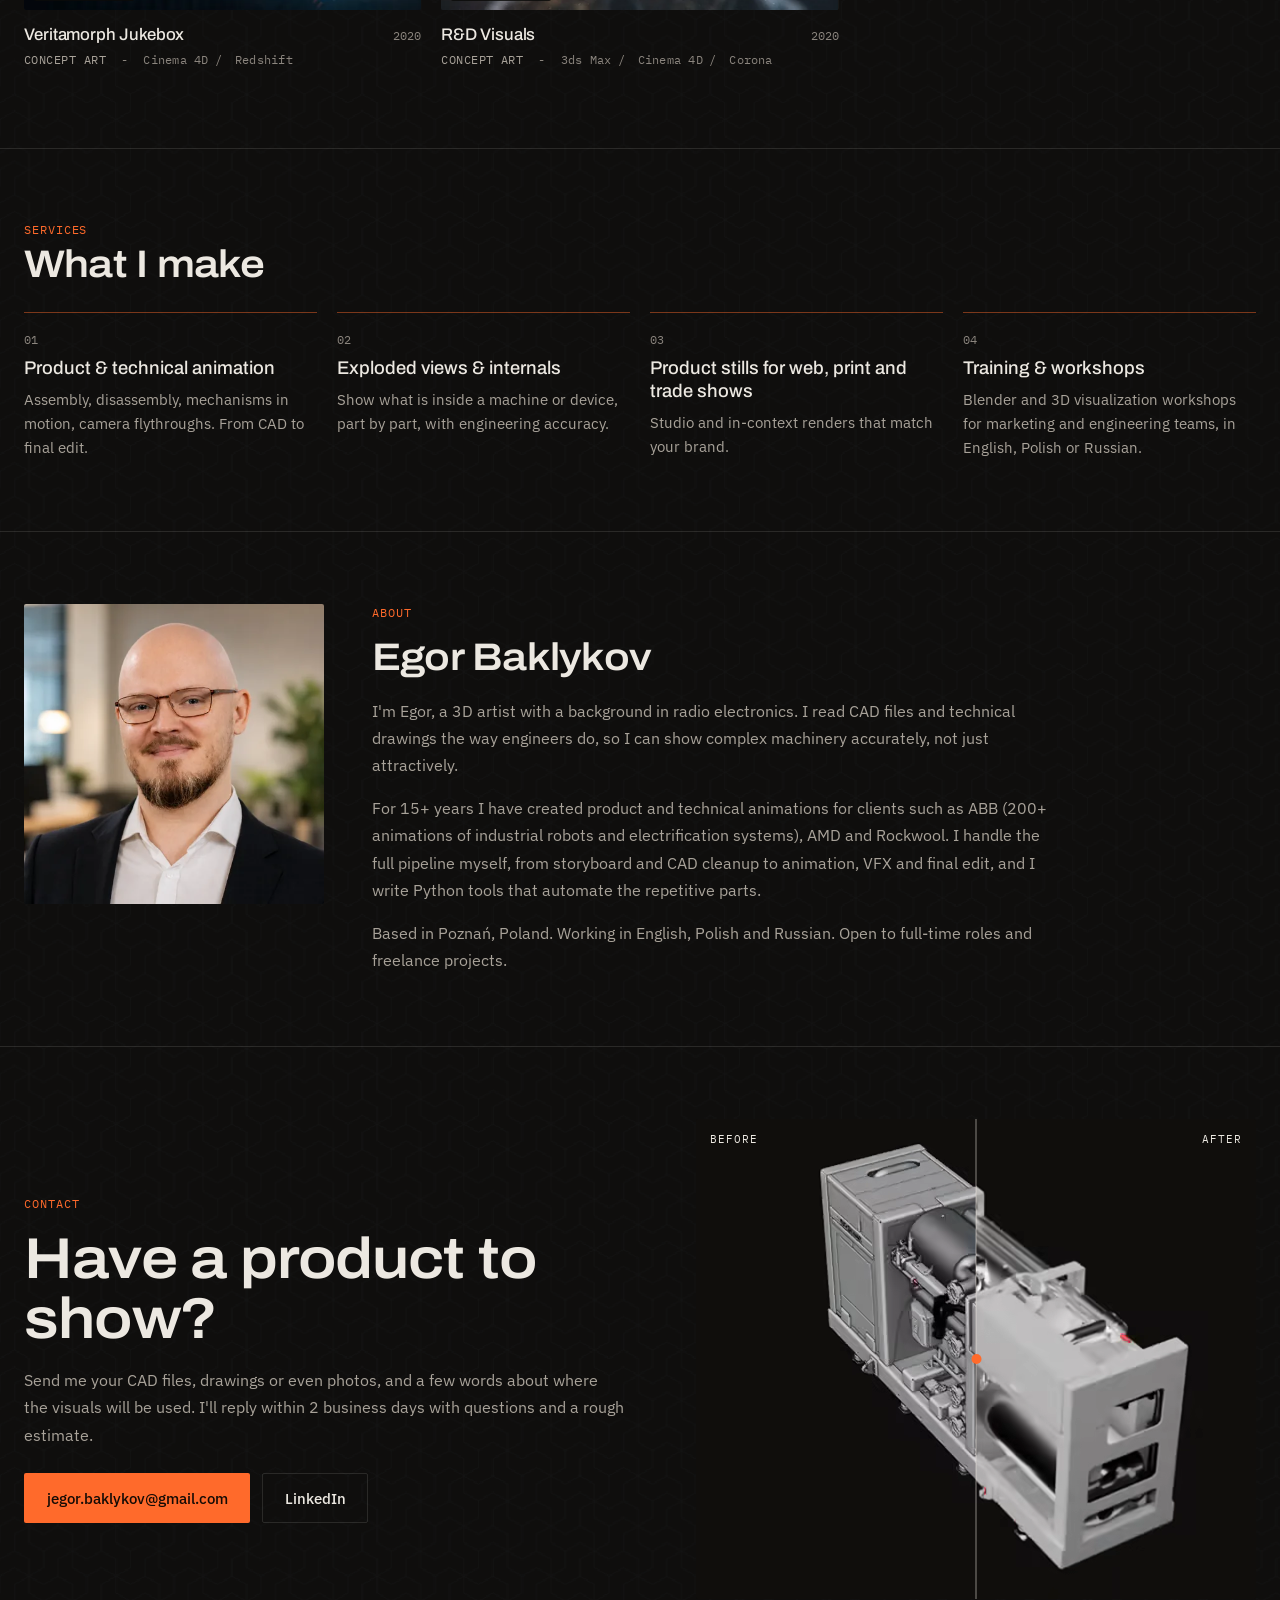
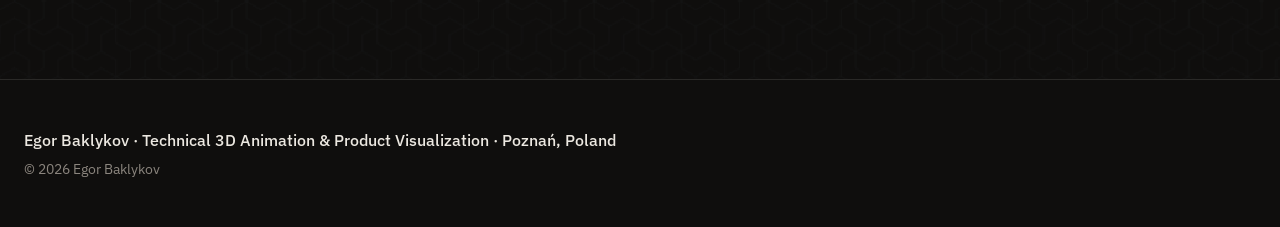
==== commit a650b49e: "Contact: before / after turntable of the Mayekawa compressor - One looping video with both states st" ====
--- a/index.html
+++ b/index.html
@@ -803,7 +803,7 @@
 
   <!-- Stylesheet -->
   <link rel="stylesheet" href="css/style.css?v=20261114a">
-  <link rel="stylesheet" href="css/studio.css?v=20261115e">
+  <link rel="stylesheet" href="css/studio.css?v=20261116a">
 </head>
 <body>
   <a class="skip-link" href="#workStart" data-i18n="skip">Skip to work</a>
@@ -1109,6 +1109,7 @@
        ====================================================================== -->
   <section id="contact" class="info-section contact-section" aria-labelledby="contactTitle">
     <div class="container contact-inner">
+      <div class="contact-copy">
       <p class="section-kicker" data-i18n="contact.kicker">Contact</p>
       <h2 id="contactTitle" class="section-title contact-title" data-i18n="contact.title">Have a product to show?</h2>
       <p class="contact-text" data-i18n="contact.text">Send me your CAD files, drawings or even photos, and a few words about where the visuals will be used. I'll reply within 2 business days with questions and a rough estimate.</p>
@@ -1116,6 +1117,18 @@
         <a href="mailto:jegor.baklykov@gmail.com" class="btn btn-primary contact-btn" title="Send email to jegor.baklykov@gmail.com">jegor.baklykov@gmail.com</a>
         <a href="https://www.linkedin.com/in/egorbaklykov/" target="_blank" rel="noopener noreferrer" class="btn btn-outline contact-btn">LinkedIn</a>
       </div>
+      </div>
+
+      <!-- Before / after turntable (js/ba-widget.js): one stacked video, drawn into the canvas -->
+      <figure class="ba-widget" data-poster="assets/mayekawa-ba/mayekawa-ba-poster.webp" data-webm="assets/mayekawa-ba/mayekawa-ba.webm" data-mp4="assets/mayekawa-ba/mayekawa-ba.mp4">
+        <div class="ba-stage" role="slider" tabindex="0" aria-valuemin="0" aria-valuemax="100" aria-valuenow="50" aria-label="Before and after: move the pointer, drag, or use the arrow keys" data-i18n-attr="aria-label:ba.label">
+          <canvas width="560" height="480" aria-hidden="true"></canvas>
+          <span class="ba-divider" aria-hidden="true"></span>
+          <span class="ba-tag ba-tag-before" aria-hidden="true" data-i18n="ba.before">Before</span>
+          <span class="ba-tag ba-tag-after" aria-hidden="true" data-i18n="ba.after">After</span>
+        </div>
+        <figcaption class="visually-hidden" data-i18n="ba.caption">Mayekawa compressor turntable: clay model (before) and final render (after)</figcaption>
+      </figure>
     </div>
   </section>
 
@@ -1763,8 +1776,9 @@
 
   <!-- Scripts -->
   <script src="data/works.js?v=20261115a"></script>
-  <script src="js/i18n.js?v=20261115d"></script>
+  <script src="js/i18n.js?v=20261116a"></script>
   <script src="js/app.js?v=20261115e"></script>
   <script src="js/editor.js?v=20261115a"></script>
+  <script src="js/ba-widget.js?v=20261116a"></script>
 </body>
 </html>
--- a/css/studio.css
+++ b/css/studio.css
@@ -631,3 +631,63 @@
 }
 .site-footer { background-color: var(--bg-main); } /* no pattern in the footer */
 /* END background pattern */
+
+/* ==========================================================================
+   Contact: before / after turntable (js/ba-widget.js)
+   ========================================================================== */
+.contact-copy { display: flex; flex-direction: column; gap: 1rem; min-width: 0; }
+@media (min-width: 900px) {
+  .contact-inner { display: grid; grid-template-columns: minmax(0, 1fr) minmax(0, 560px); align-items: center; gap: 3rem; }
+}
+.ba-widget { margin: 0; min-width: 0; width: 100%; max-width: 560px; } /* never wider than the 560 px video */
+.ba-stage {
+  --split: 50%;
+  position: relative;
+  aspect-ratio: 560 / 480; /* reserved before anything loads: no layout shift */
+  width: 100%;
+  background: #0f0e0d;
+  border-radius: var(--radius-sm);
+  overflow: hidden;
+  cursor: ew-resize;
+  touch-action: pan-y; /* vertical swipes still scroll the page; horizontal drags move the split */
+  user-select: none;
+  -webkit-user-select: none;
+}
+.ba-stage canvas { display: block; width: 100%; height: 100%; }
+.ba-divider {
+  position: absolute;
+  top: 0;
+  bottom: 0;
+  left: var(--split);
+  width: 1px;
+  background: rgba(236, 232, 225, 0.55);
+  transform: translateX(-0.5px);
+  pointer-events: none;
+}
+.ba-divider::after {
+  content: "";
+  position: absolute;
+  top: 50%;
+  left: 50%;
+  width: 10px;
+  height: 10px;
+  border-radius: 50%;
+  background: var(--accent);
+  transform: translate(-50%, -50%);
+}
+.ba-tag {
+  position: absolute;
+  top: 0.75rem;
+  font-family: var(--font-mono);
+  font-size: 0.7rem;
+  letter-spacing: 0.08em;
+  text-transform: uppercase;
+  color: var(--text-primary);
+  pointer-events: none;
+  transition: opacity 0.15s ease;
+}
+.ba-tag-before { left: 0.9rem; }
+.ba-tag-after { right: 0.9rem; }
+.ba-stage.is-before-hidden .ba-tag-before,
+.ba-stage.is-after-hidden .ba-tag-after { opacity: 0; }
+.ba-stage:focus-visible { outline: 2px solid var(--accent); outline-offset: 3px; }
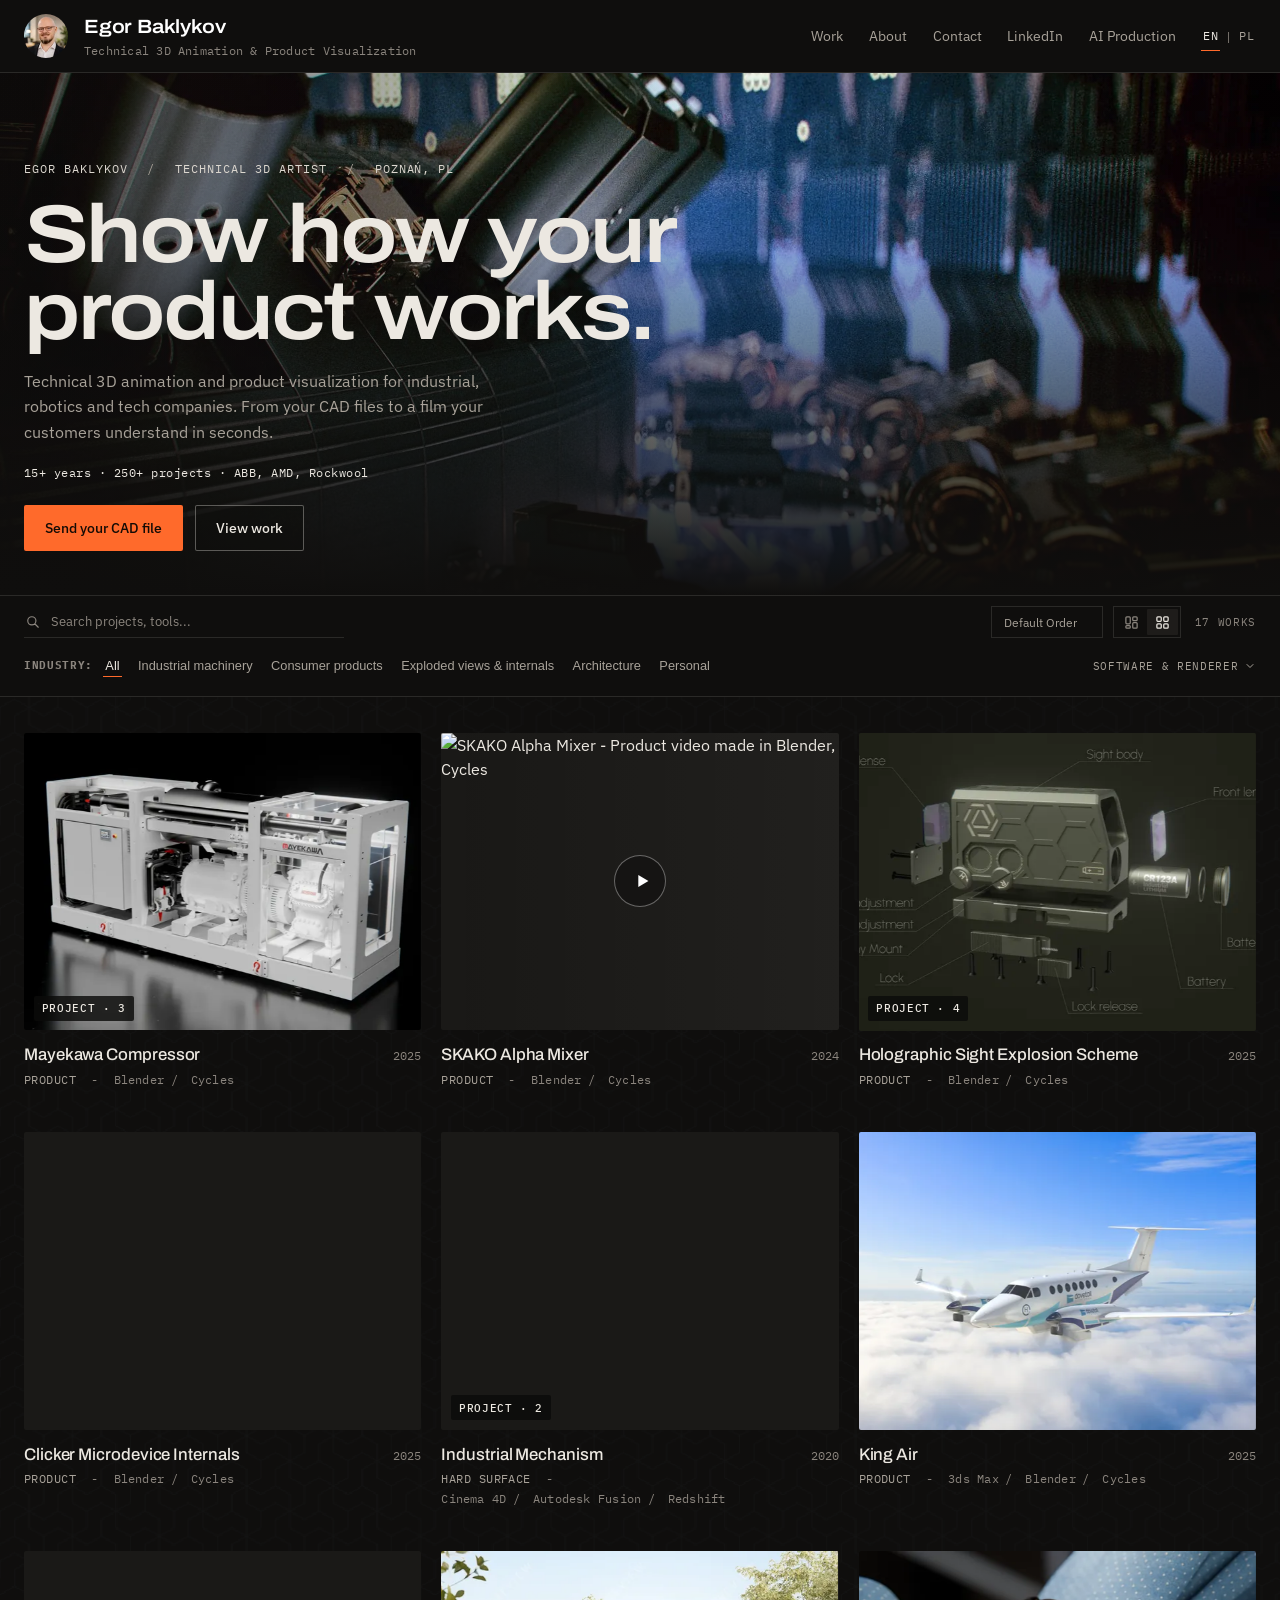
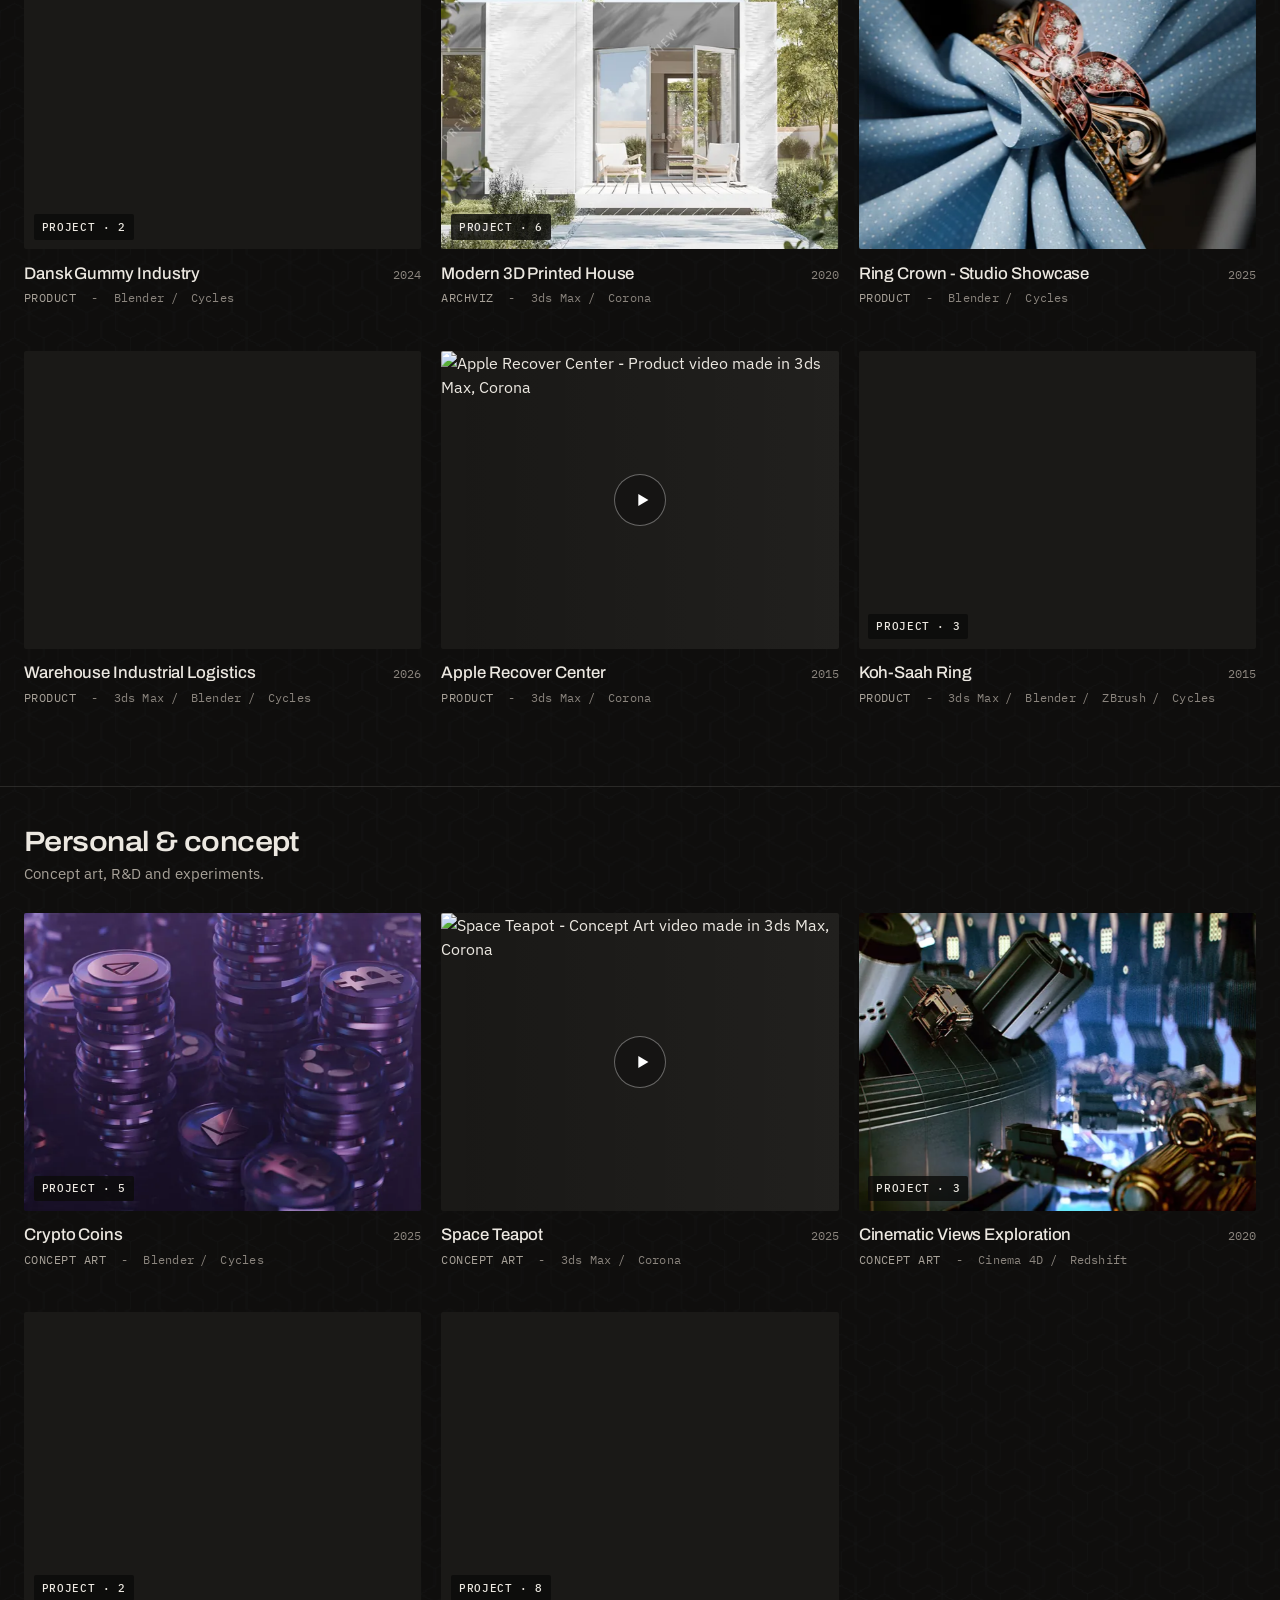
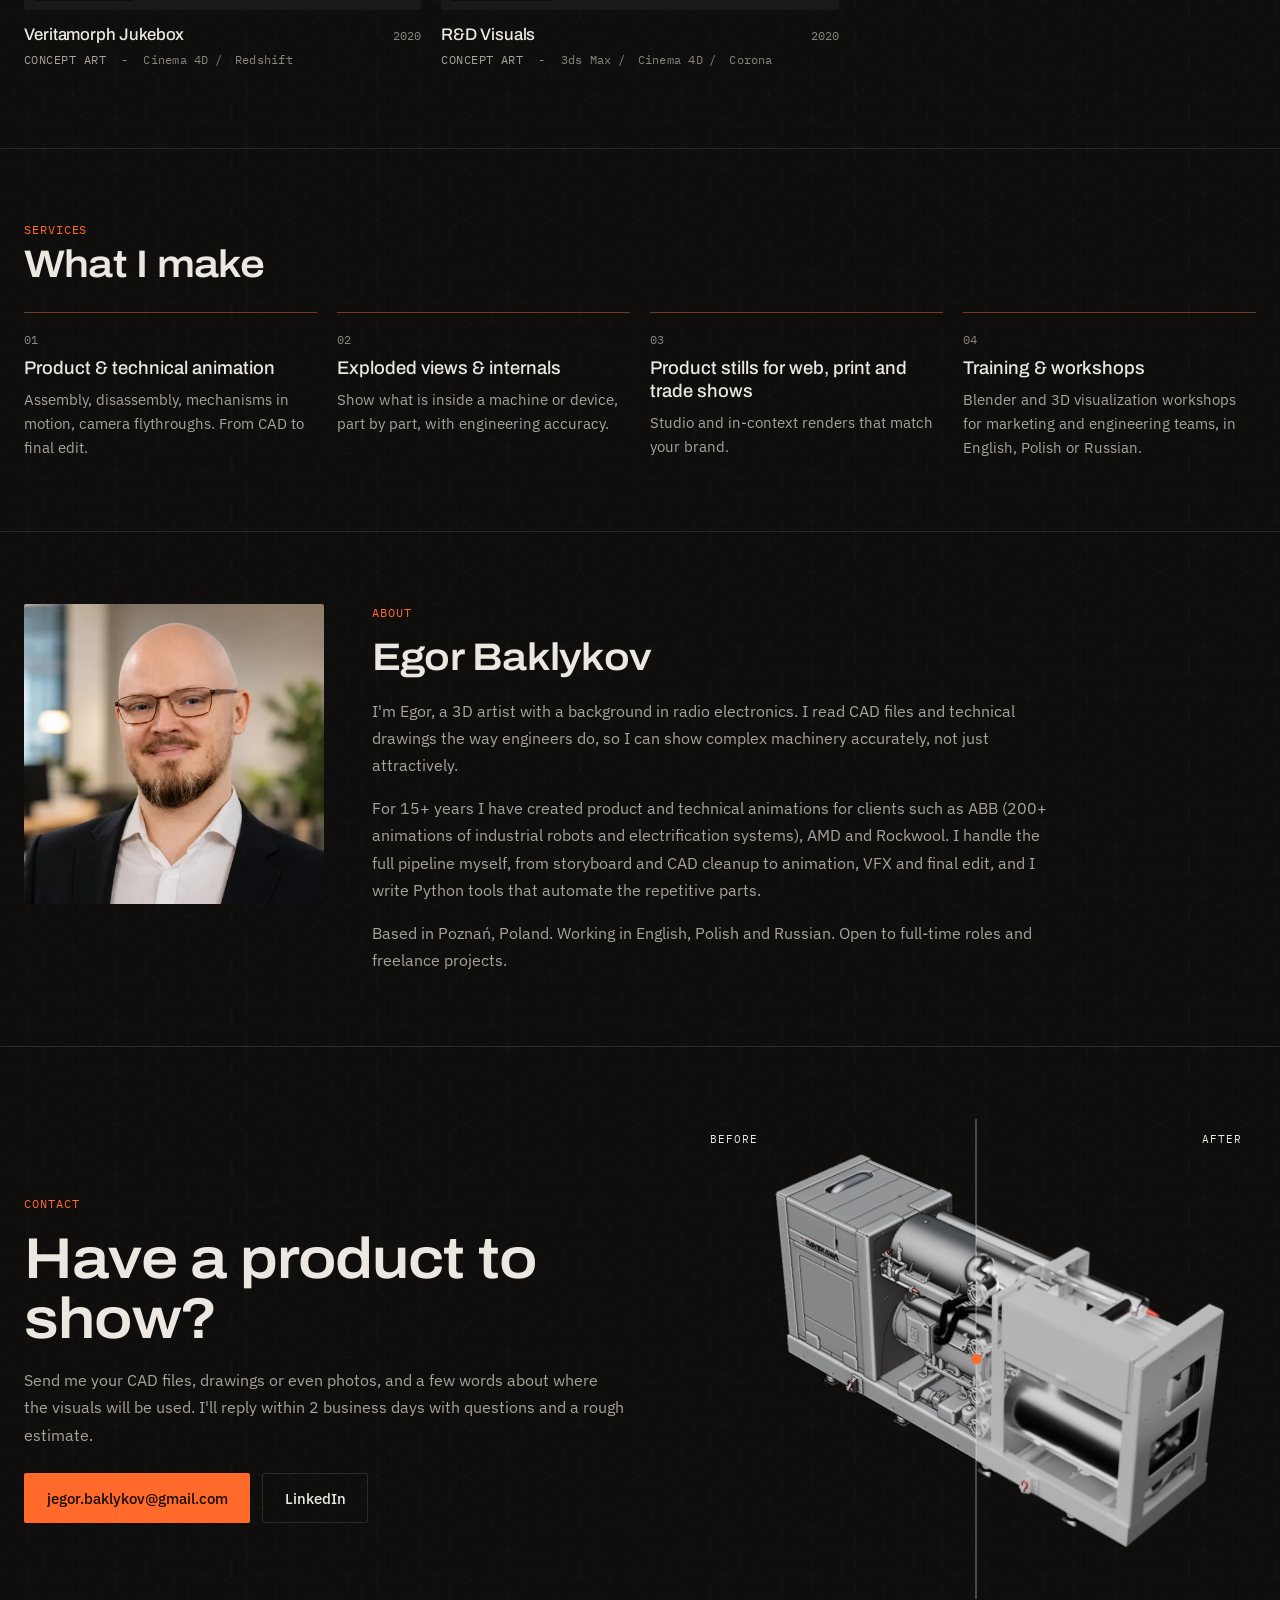
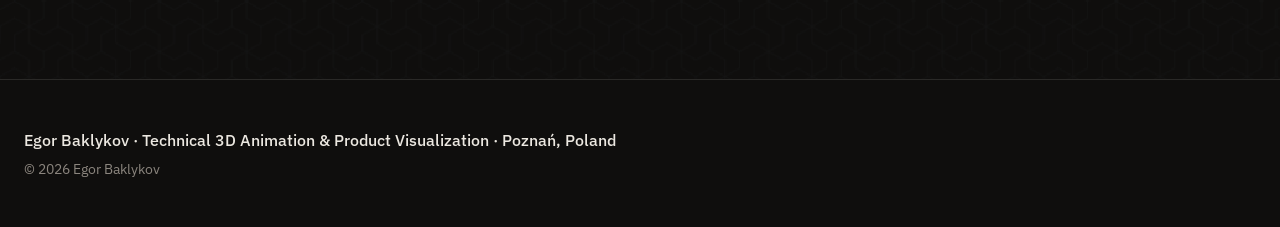
==== commit 8176bc46: "Before / after turntable: transparent background and much higher quality - Video frames now pack col" ====
--- a/index.html
+++ b/index.html
@@ -803,7 +803,7 @@
 
   <!-- Stylesheet -->
   <link rel="stylesheet" href="css/style.css?v=20261114a">
-  <link rel="stylesheet" href="css/studio.css?v=20261116a">
+  <link rel="stylesheet" href="css/studio.css?v=20261116b">
 </head>
 <body>
   <a class="skip-link" href="#workStart" data-i18n="skip">Skip to work</a>
@@ -1119,8 +1119,8 @@
       </div>
       </div>
 
-      <!-- Before / after turntable (js/ba-widget.js): one stacked video, drawn into the canvas -->
-      <figure class="ba-widget" data-poster="assets/mayekawa-ba/mayekawa-ba-poster.webp" data-webm="assets/mayekawa-ba/mayekawa-ba.webm" data-mp4="assets/mayekawa-ba/mayekawa-ba.mp4">
+      <!-- Before / after turntable (js/ba-widget.js): one video with colour + alpha tiles, composited in WebGL (transparent) -->
+      <figure class="ba-widget" data-still="assets/mayekawa-ba/mayekawa-ba-still.webp" data-poster="assets/mayekawa-ba/mayekawa-ba-poster.webp" data-webm="assets/mayekawa-ba/mayekawa-ba.webm" data-mp4="assets/mayekawa-ba/mayekawa-ba.mp4">
         <div class="ba-stage" role="slider" tabindex="0" aria-valuemin="0" aria-valuemax="100" aria-valuenow="50" aria-label="Before and after: move the pointer, drag, or use the arrow keys" data-i18n-attr="aria-label:ba.label">
           <canvas width="560" height="480" aria-hidden="true"></canvas>
           <span class="ba-divider" aria-hidden="true"></span>
@@ -1779,6 +1779,6 @@
   <script src="js/i18n.js?v=20261116a"></script>
   <script src="js/app.js?v=20261115e"></script>
   <script src="js/editor.js?v=20261115a"></script>
-  <script src="js/ba-widget.js?v=20261116a"></script>
+  <script src="js/ba-widget.js?v=20261116b"></script>
 </body>
 </html>
--- a/css/studio.css
+++ b/css/studio.css
@@ -645,15 +645,16 @@
   position: relative;
   aspect-ratio: 560 / 480; /* reserved before anything loads: no layout shift */
   width: 100%;
-  background: #0f0e0d;
-  border-radius: var(--radius-sm);
+  background: transparent; /* the render has a transparent background: the page pattern shows through */
   overflow: hidden;
   cursor: ew-resize;
   touch-action: pan-y; /* vertical swipes still scroll the page; horizontal drags move the split */
   user-select: none;
   -webkit-user-select: none;
 }
-.ba-stage canvas { display: block; width: 100%; height: 100%; }
+.ba-stage canvas, .ba-stage .ba-still { display: block; width: 100%; height: 100%; }
+.ba-stage.is-static { cursor: default; }
+.ba-stage.is-static .ba-divider, .ba-stage.is-static .ba-tag-before { display: none; }
 .ba-divider {
   position: absolute;
   top: 0;
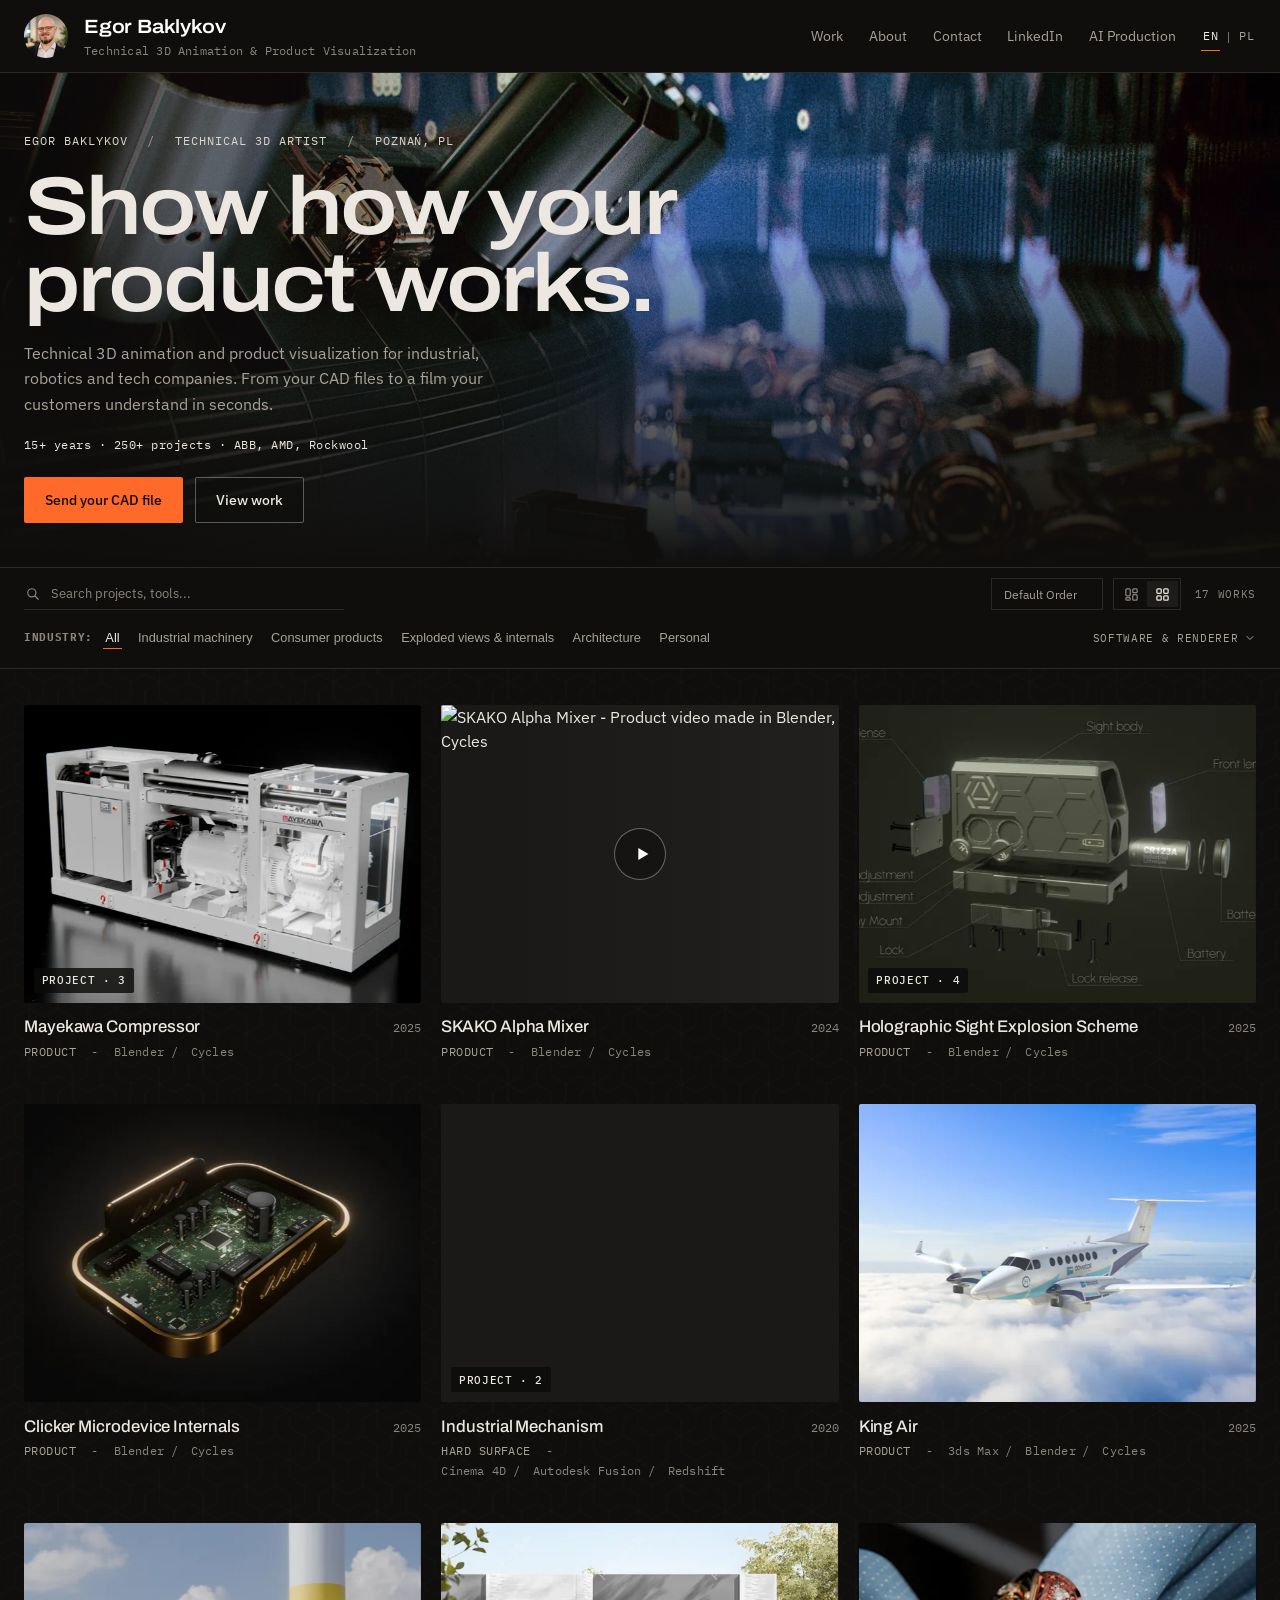
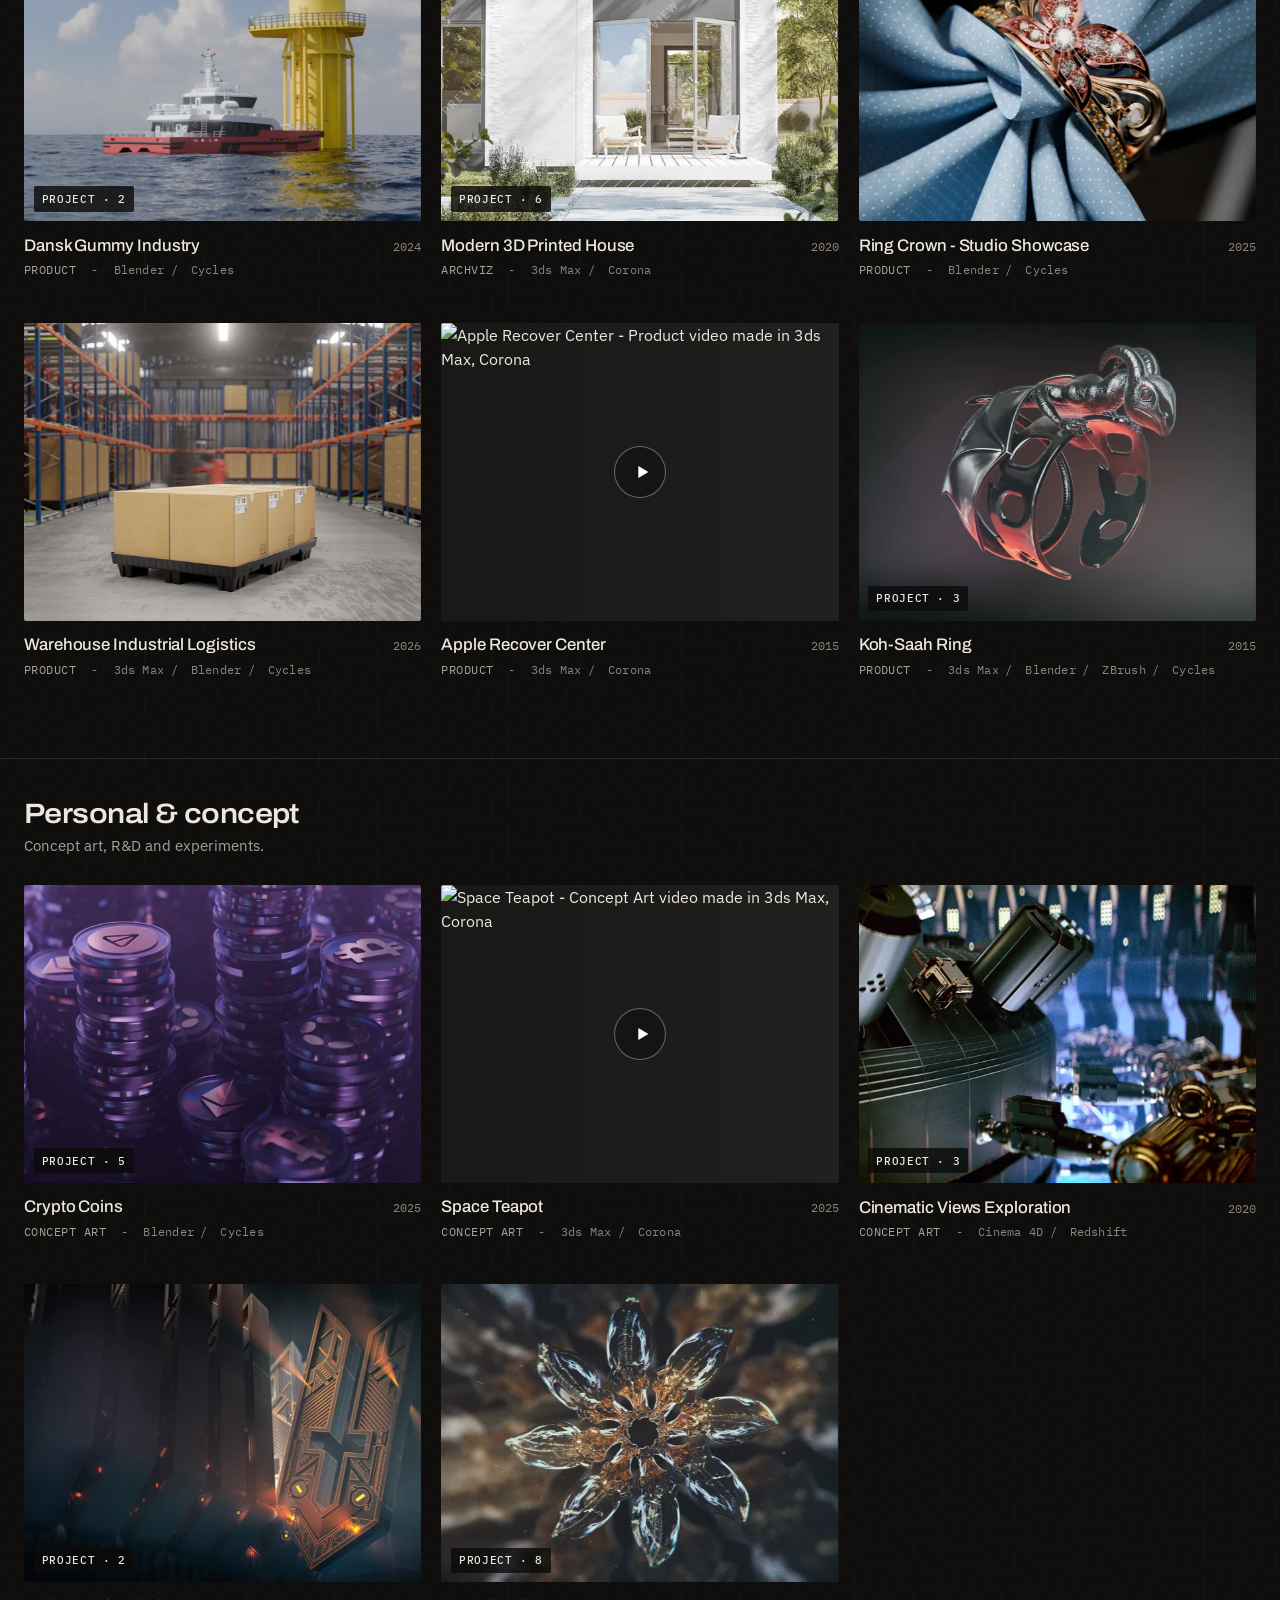
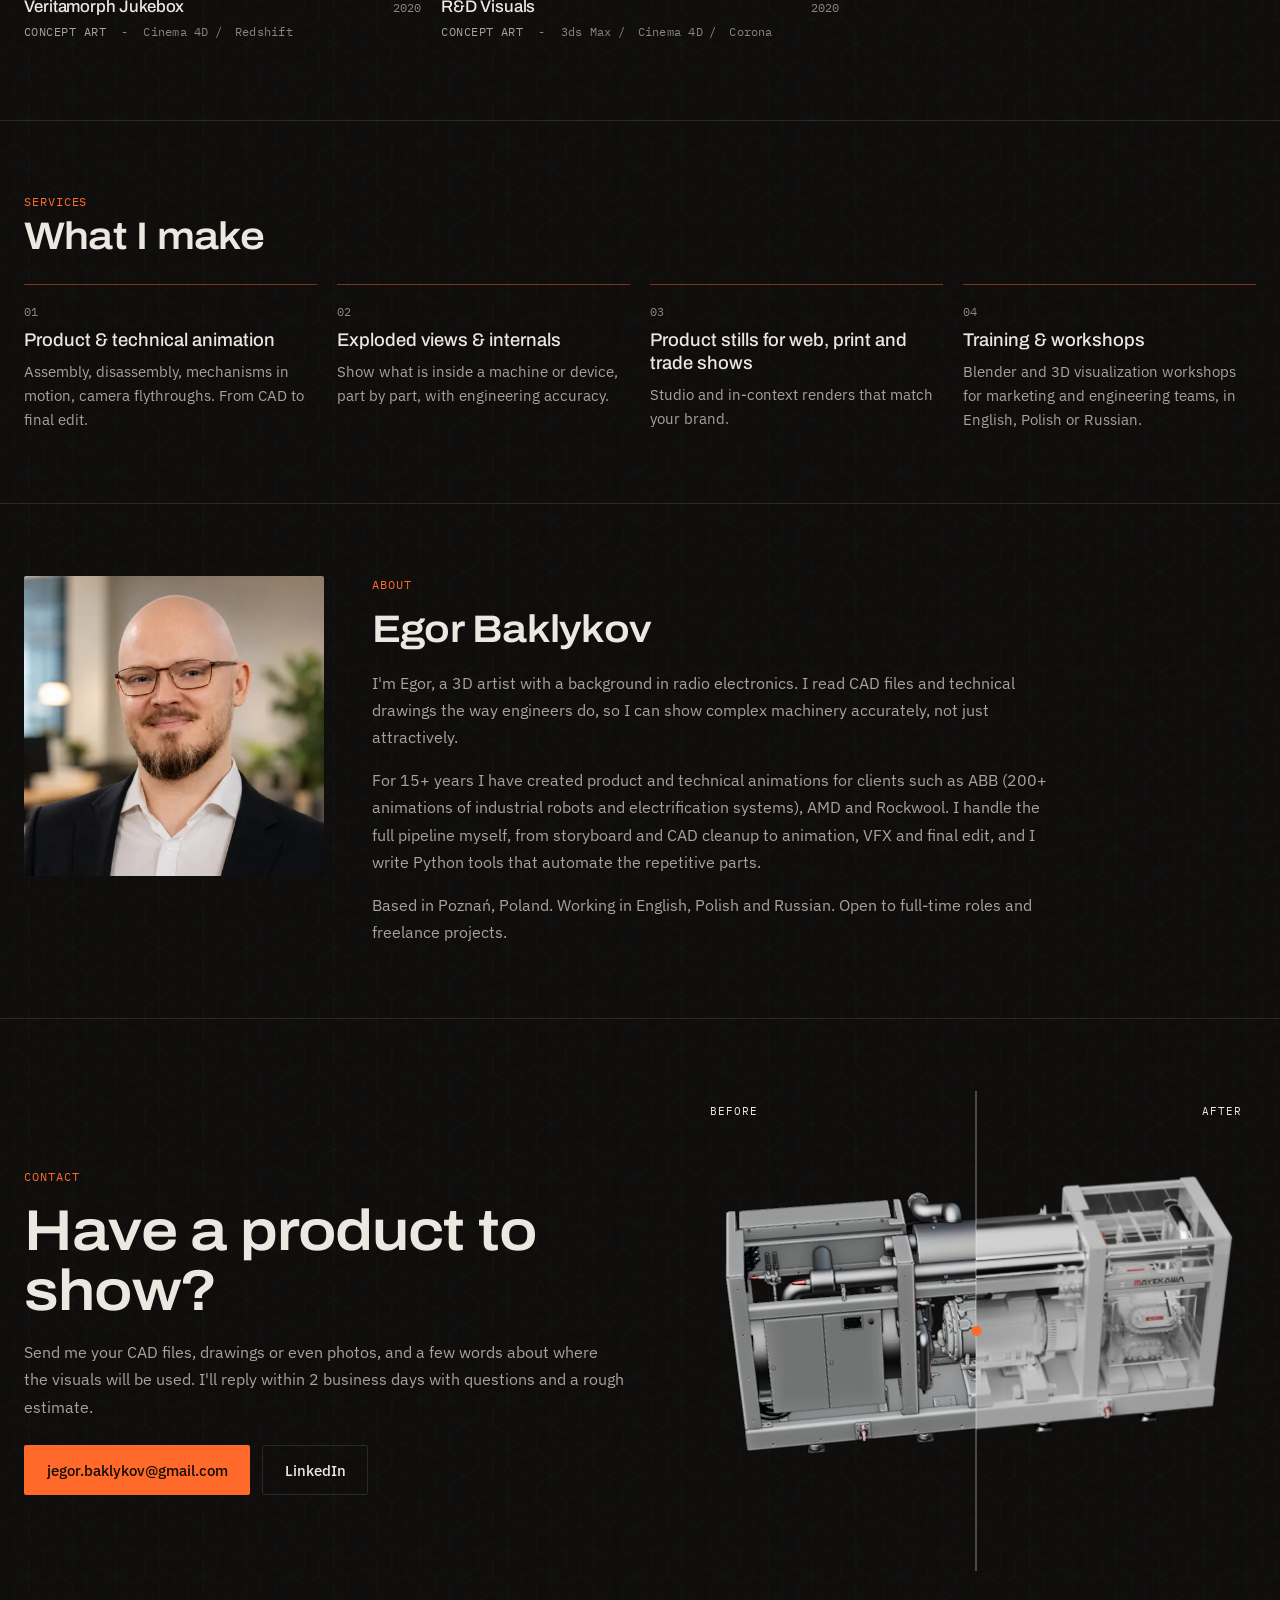
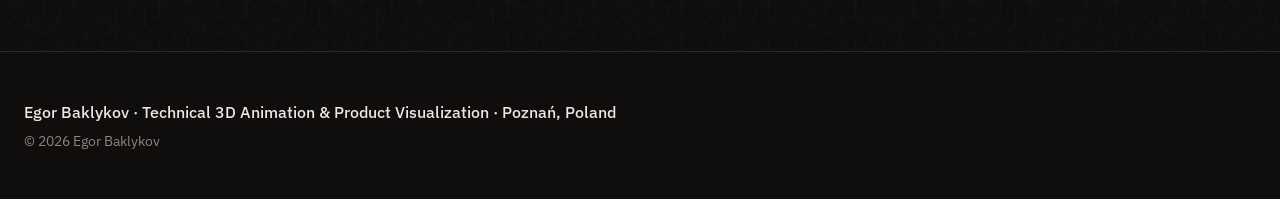
==== commit a12ffc0c: "Hero: top space reduced to the height of a capital G in the heading Same rule as the AI portfolio: n" ====
--- a/index.html
+++ b/index.html
@@ -803,7 +803,7 @@
 
   <!-- Stylesheet -->
   <link rel="stylesheet" href="css/style.css?v=20261114a">
-  <link rel="stylesheet" href="css/studio.css?v=20261116b">
+  <link rel="stylesheet" href="css/studio.css?v=20261120a">
 </head>
 <body>
   <a class="skip-link" href="#workStart" data-i18n="skip">Skip to work</a>
--- a/css/studio.css
+++ b/css/studio.css
@@ -692,3 +692,10 @@
 .ba-stage.is-before-hidden .ba-tag-before,
 .ba-stage.is-after-hidden .ba-tag-after { opacity: 0; }
 .ba-stage:focus-visible { outline: 2px solid var(--accent); outline-offset: 3px; }
+
+/* Hero: no tall empty band above the text. The hero is sized by its content, with a top space
+   equal to the cap height of a capital "G" in the heading (0.72 x heading size; same clamp as .hero-title). */
+.hero-section { min-height: 0; padding-top: calc(clamp(2.6rem, 6.4vw, 5.6rem) * 0.72); }
+@media (max-width: 640px) {
+  .hero-section { min-height: 0; padding-top: calc(clamp(2.6rem, 6.4vw, 5.6rem) * 0.72); }
+}
